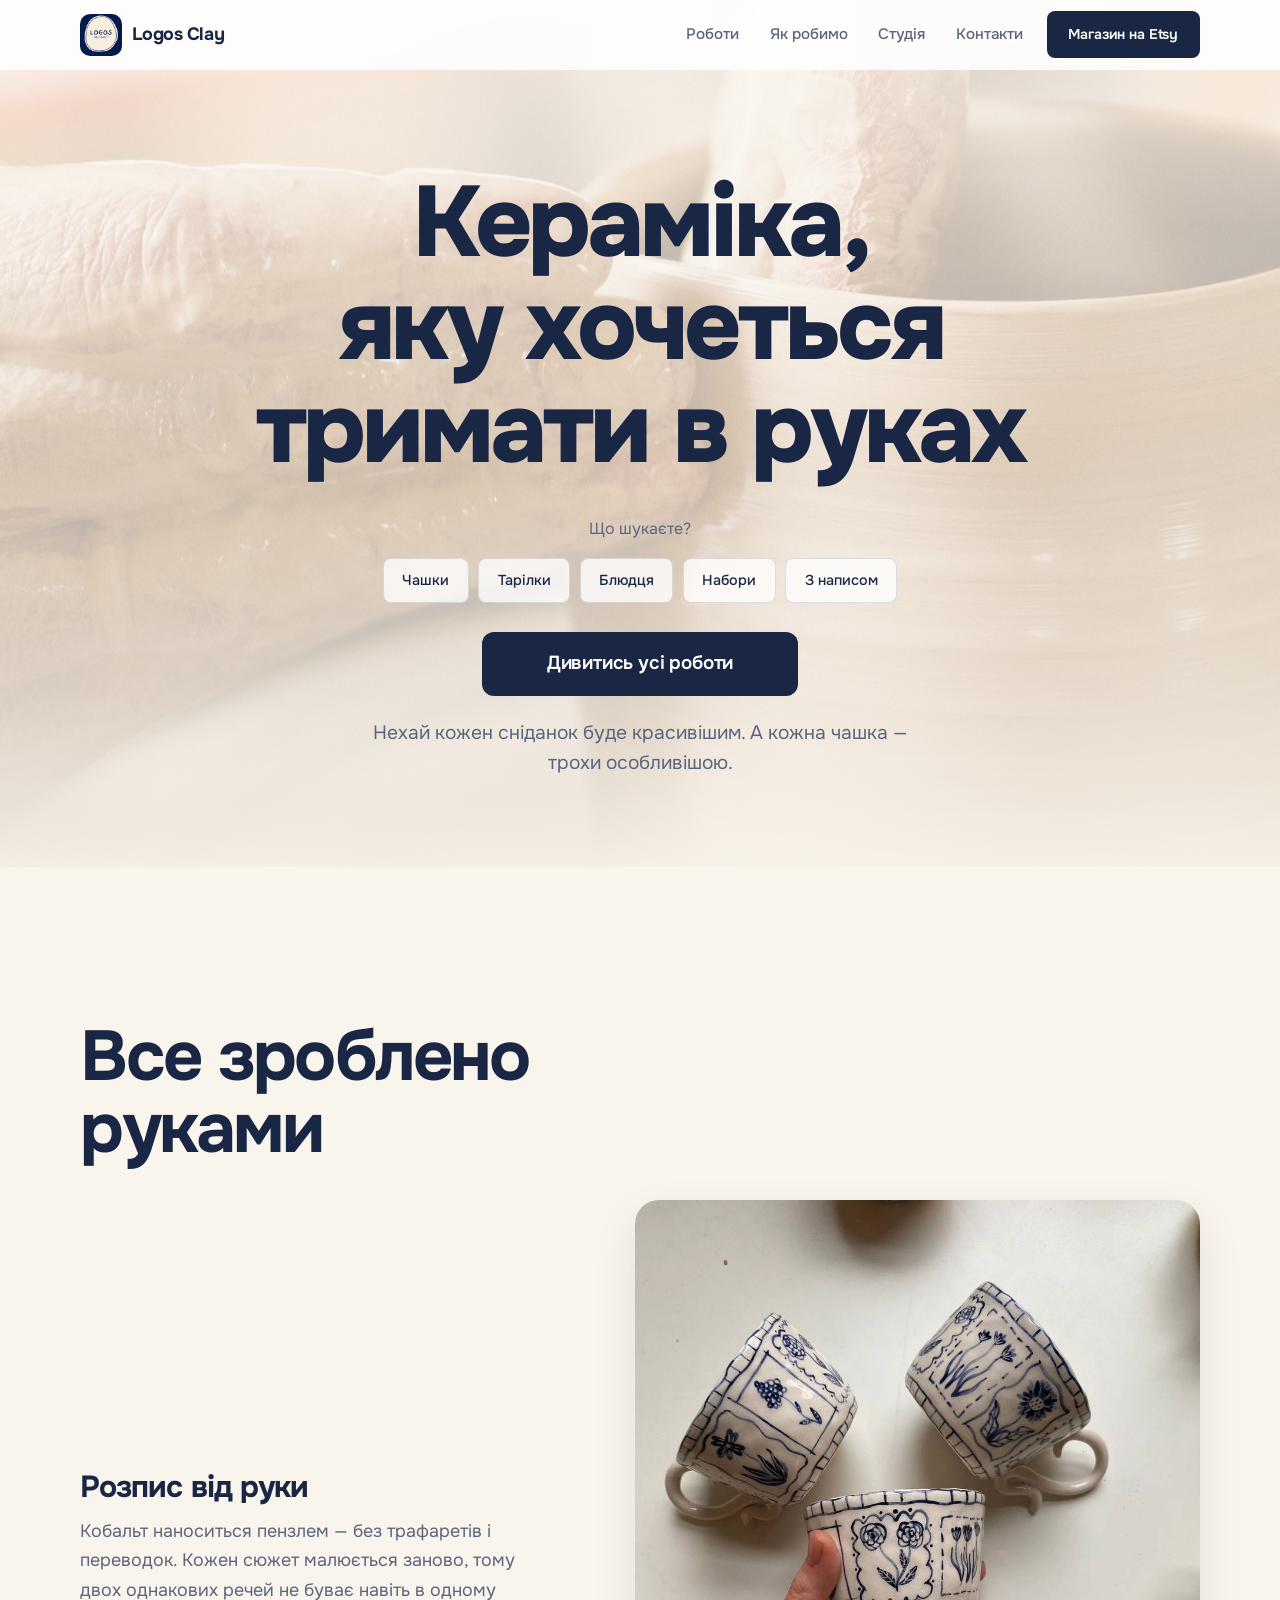
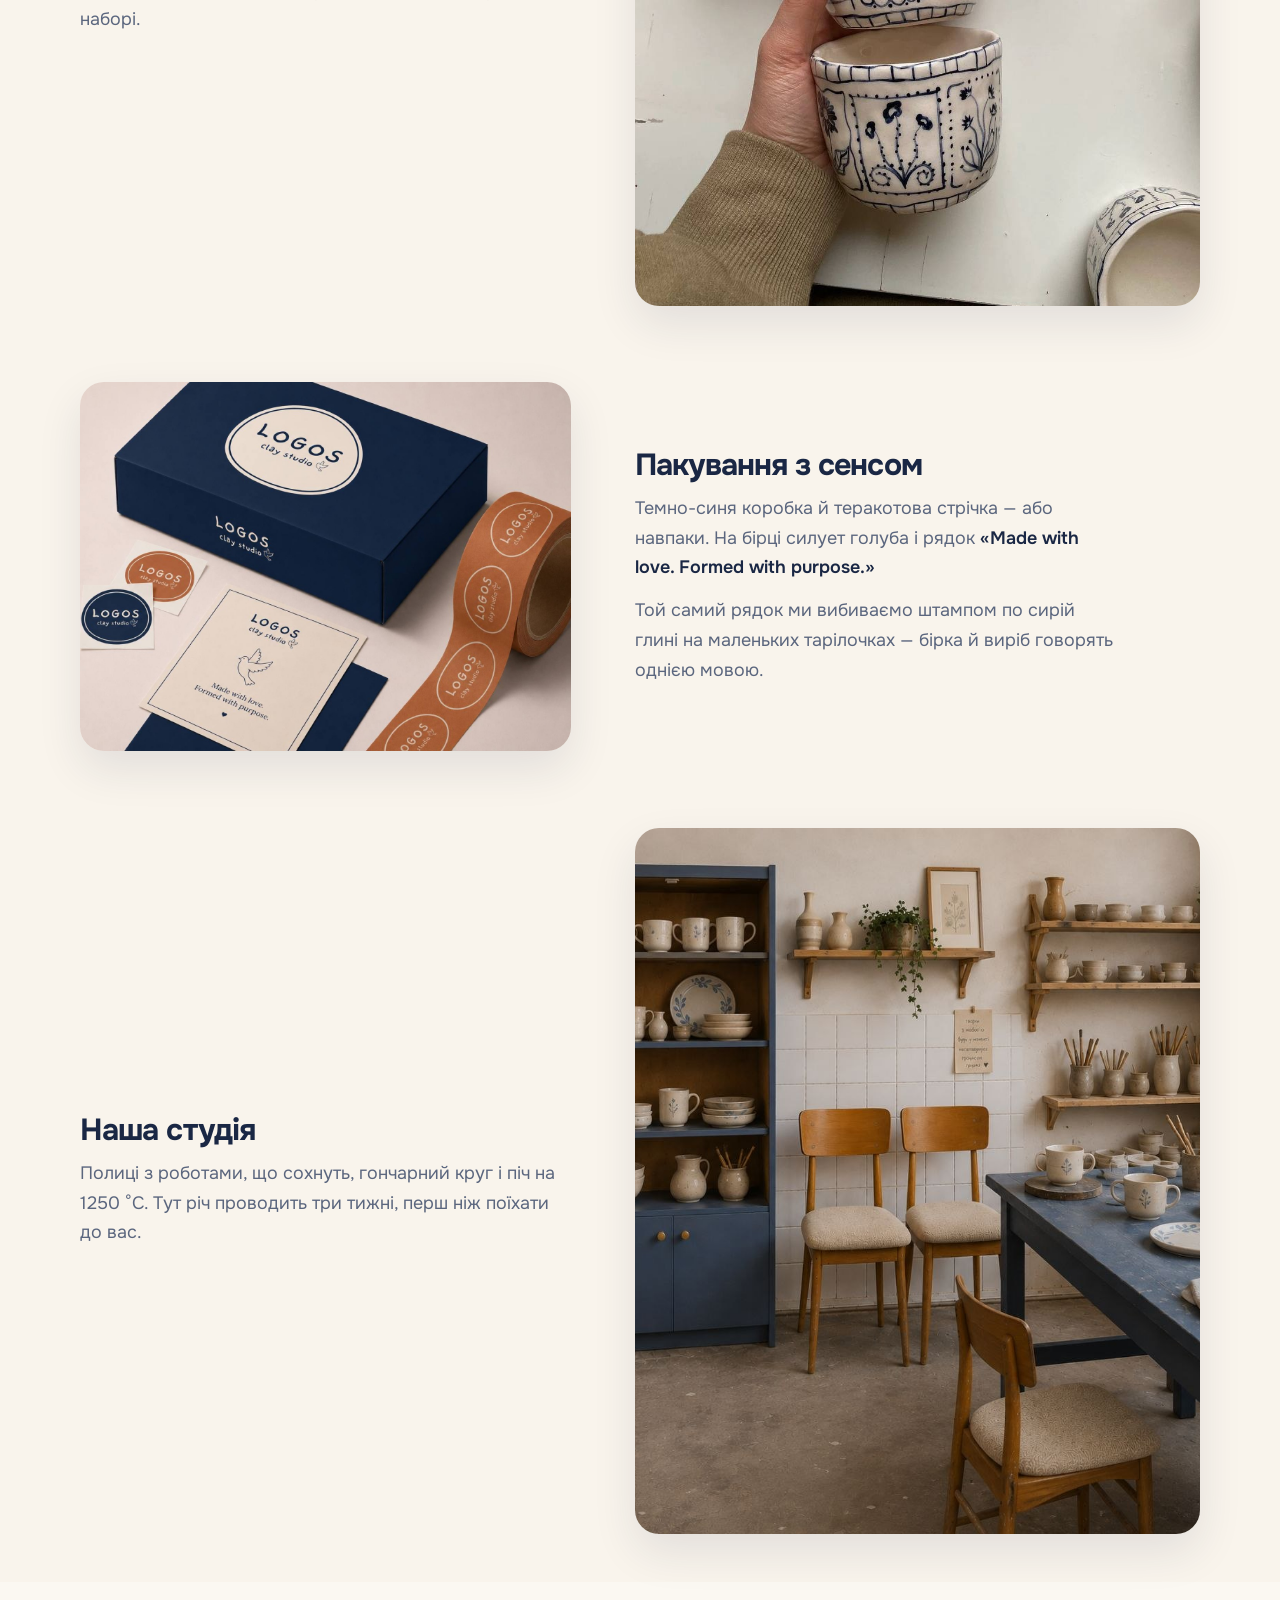
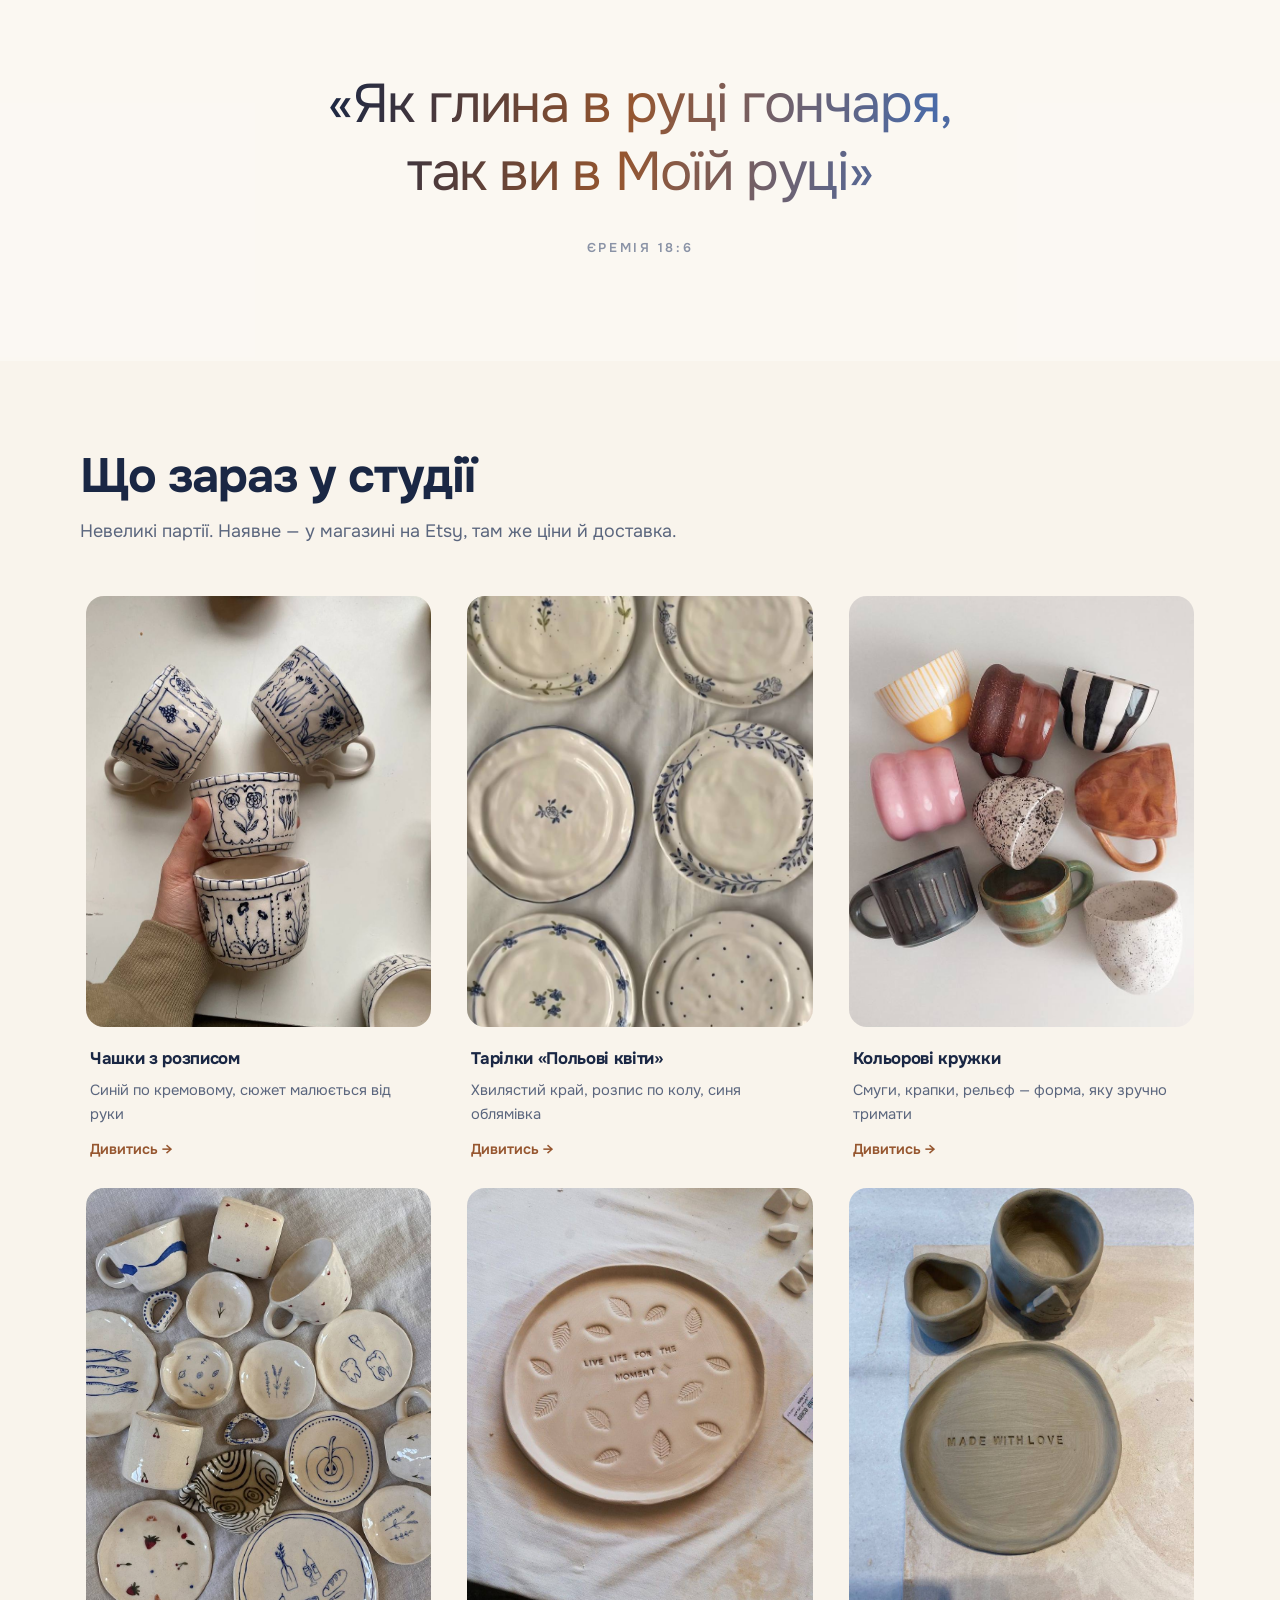
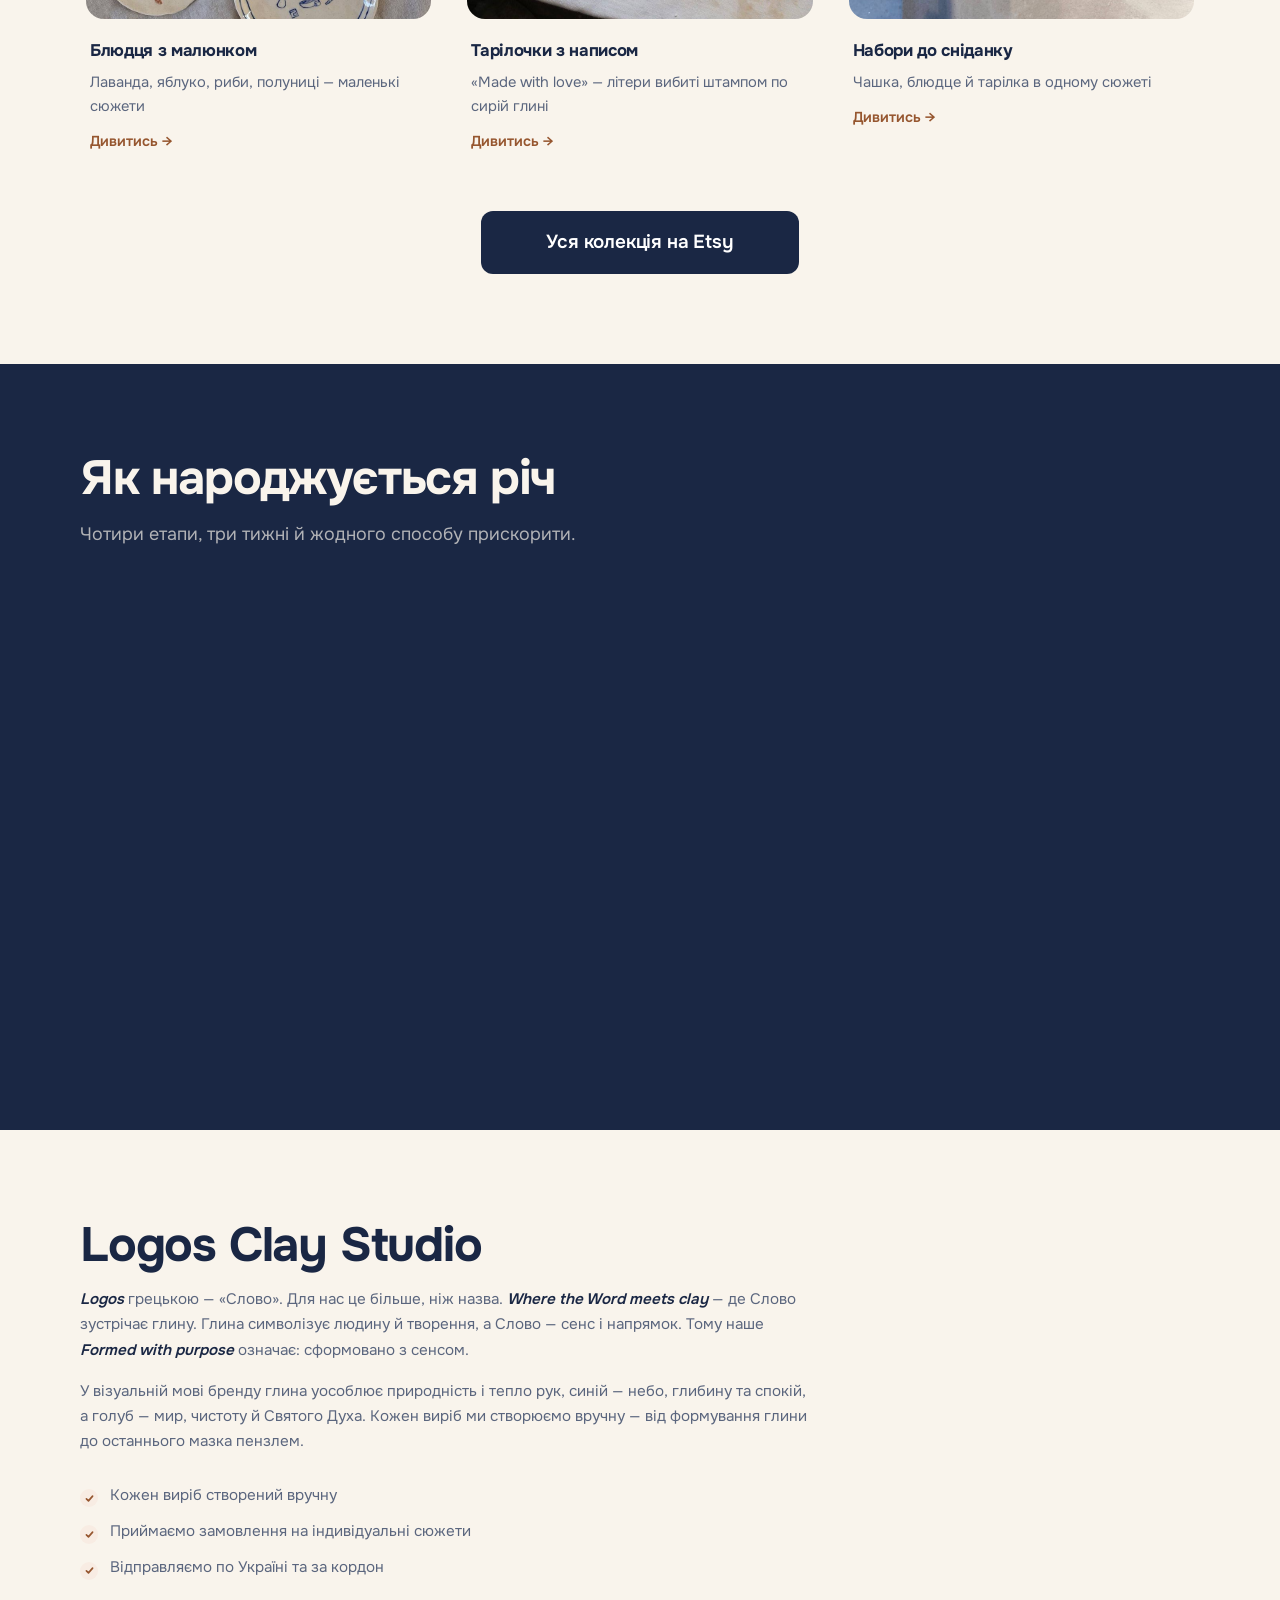
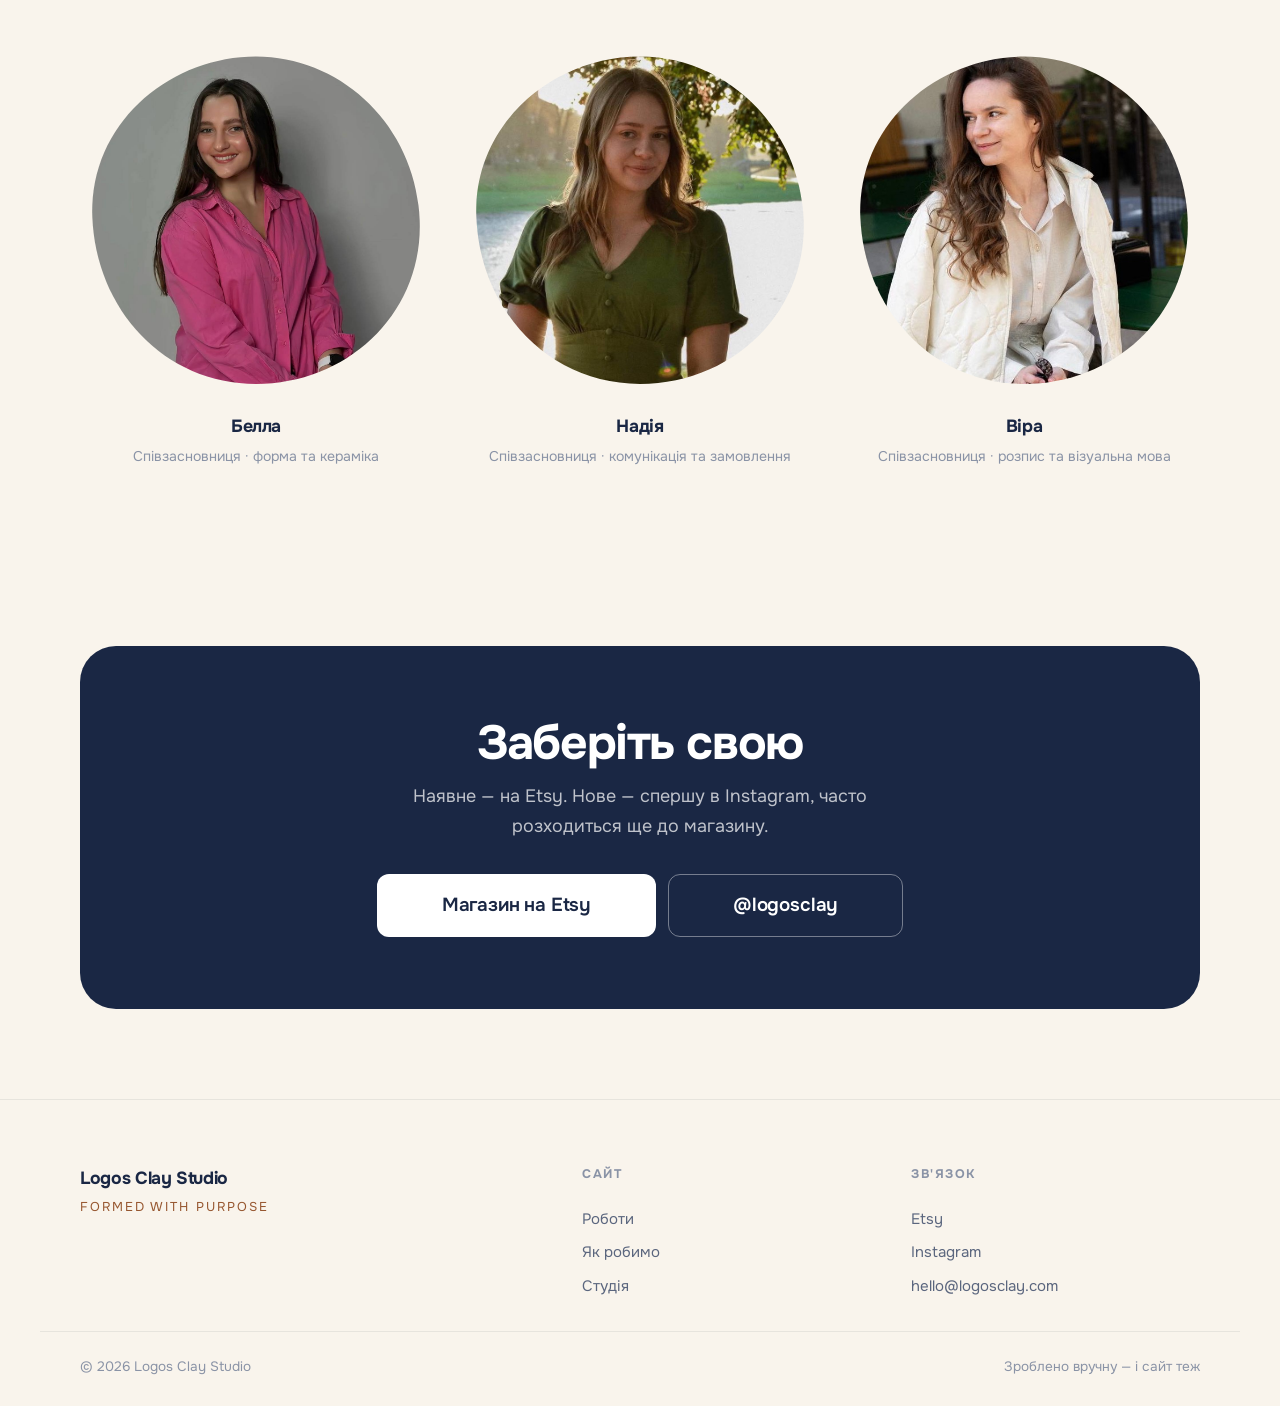
==== index.html @ 6eaf2ffd "Сайт Logos Clay Studio Односторінковий лендінг української студії кераміки. Статика без збірки: HTML" ====
<!DOCTYPE html>
<html lang="uk">
<head>
<meta charset="UTF-8">
<meta name="viewport" content="width=device-width, initial-scale=1">

<title>Logos Clay Studio — кераміка ручної роботи</title>
<meta name="description" content="Logos Clay Studio — українська студія кераміки. Чашки, тарілки й блюдця з кобальтовим розписом від руки. Formed with purpose.">

<meta property="og:type" content="website">
<meta property="og:locale" content="uk_UA">
<meta property="og:site_name" content="Logos Clay Studio">
<meta property="og:title" content="Logos Clay Studio — кераміка ручної роботи">
<meta property="og:description" content="Кобальтовий розпис від руки. Посуд, який робиться три тижні й живе десятиліттями.">
<meta property="og:url" content="https://logosclay.com/">
<meta property="og:image" content="https://logosclay.com/assets/img/og-image.jpg">
<meta name="twitter:card" content="summary_large_image">
<meta name="twitter:title" content="Logos Clay Studio">
<meta name="twitter:description" content="Кобальтовий розпис від руки. Кераміка, якою користуються щодня.">
<meta name="twitter:image" content="https://logosclay.com/assets/img/og-image.jpg">
<meta name="theme-color" content="#1a2744">

<link rel="canonical" href="https://logosclay.com/">
<link rel="icon" href="data:image/svg+xml,%3Csvg xmlns='http://www.w3.org/2000/svg' viewBox='0 0 1000 1000'%3E%3Crect width='1000' height='1000' rx='150' fill='%231a2744'/%3E%3Cpath d='M505 40C700 34 905 200 934 470 960 716 800 962 528 966 268 970 92 800 62 545 34 305 285 46 505 40Z' fill='%23f5efe3'/%3E%3Cpath d='M505 72C686 66 878 224 906 476 930 708 782 934 528 938 284 942 122 782 94 545 68 320 300 78 505 72Z' fill='none' stroke='%231a2744' stroke-width='26'/%3E%3C/svg%3E">

<link rel="preconnect" href="https://fonts.googleapis.com">
<link rel="preconnect" href="https://fonts.gstatic.com" crossorigin>
<link href="https://fonts.googleapis.com/css2?family=Onest:wght@400;500;600;700;800&display=swap" rel="stylesheet">

<link rel="stylesheet" href="assets/css/style.css">

<script type="application/ld+json">
{
  "@context":"https://schema.org","@type":"Store",
  "name":"Logos Clay Studio","alternateName":"Logos Clay","slogan":"Formed with purpose",
  "description":"Українська студія кераміки ручної роботи з кобальтовим розписом від руки.",
  "url":"https://logosclay.com/","email":"hello@logosclay.com",
  "sameAs":["https://www.instagram.com/logosclay/","https://www.etsy.com/shop/LogosClay"],
  "makesOffer":{"@type":"Offer","itemOffered":{"@type":"Product","name":"Кераміка ручної роботи","category":"Handmade ceramics"}}
}
</script>
</head>
<body>

<svg class="svg-defs" aria-hidden="true" focusable="false"><defs>
  <clipPath id="egg" clipPathUnits="objectBoundingBox">
    <path d="M.5.035c.245 0 .455.2.465.465s-.205.465-.465.465S.045.755.035.49.255.035.5.035Z"/>
  </clipPath>
</defs></svg>

<a class="skip-link" href="#main">Перейти до вмісту</a>

<!-- ============ HEADER ============ -->
<header class="header" id="header">
  <div class="header__inner">

    <a class="brand" href="#top" aria-label="Logos Clay Studio — на початок">
      <img class="brand__logo" src="assets/img/logo.png" alt="Logos Clay Studio" width="400" height="400">
      <span class="brand__name">Logos Clay</span>
    </a>

    <nav class="nav" id="nav" aria-label="Головна навігація">
      <a href="#works">Роботи</a>
      <a href="#how">Як робимо</a>
      <a href="#studio">Студія</a>
      <a href="#contact">Контакти</a>
    </nav>

    <div class="header__cta">
      <a class="btn btn--primary btn--sm" href="https://www.etsy.com/shop/LogosClay" target="_blank" rel="noopener">Магазин на Etsy</a>
    </div>

    <button class="burger" id="burger" type="button" aria-label="Меню" aria-expanded="false" aria-controls="nav">
      <span></span><span></span>
    </button>

  </div>
</header>

<main id="main">

<!-- ============ HERO ============ -->
<section class="hero" id="top">
  <div class="wrap hero__inner">

    <h1 class="hero__title">Кераміка,<br>яку хочеться<br>тримати в руках</h1>

    <p class="hero__sub">Що шукаєте?</p>

    <ul class="chips">
      <li><a href="#works">Чашки</a></li>
      <li><a href="#works">Тарілки</a></li>
      <li><a href="#works">Блюдця</a></li>
      <li><a href="#works">Набори</a></li>
      <li><a href="#works">З написом</a></li>
    </ul>

    <a class="btn btn--primary btn--lg" href="https://www.etsy.com/shop/LogosClay" target="_blank" rel="noopener">Дивитись усі роботи</a>
    <p class="hero__note">Нехай кожен сніданок буде красивішим. А кожна чашка — трохи особливішою.</p>

  </div>
</section>

<!-- ============ ДЕТАЛІ ============ -->
<section class="section section--tight-b" id="why">
  <div class="wrap">

    <h2 class="h2 feat__head reveal">Все зроблено<br>руками</h2>

    <div class="feat reveal">
      <div class="feat__text">
        <h3>Розпис від руки</h3>
        <p>Кобальт наноситься пензлем — без трафаретів і переводок. Кожен сюжет малюється заново, тому двох однакових речей не буває навіть в одному наборі.</p>
      </div>
      <figure class="shot feat__shot" data-file="work-cups.jpg">
        <img src="assets/img/work-cups.jpg" alt="Чашки з кобальтовим розписом" loading="lazy">
      </figure>
    </div>

    <div class="feat feat--flip reveal">
      <div class="feat__text">
        <h3>Пакування з сенсом</h3>
        <p>Темно-синя коробка й теракотова стрічка — або навпаки. На бірці силует голуба і рядок <em>«Made with love. Formed with purpose.»</em></p>
        <p>Той самий рядок ми вибиваємо штампом по сирій глині на маленьких тарілочках — бірка й виріб говорять однією мовою.</p>
      </div>
      <figure class="shot feat__shot feat__shot--wide" data-file="packaging.jpg">
        <img src="assets/img/packaging.jpg" alt="Темно-синя коробка з теракотовою стрічкою й біркою" loading="lazy">
      </figure>
    </div>

    <div class="feat reveal">
      <div class="feat__text">
        <h3>Наша студія</h3>
        <p>Полиці з роботами, що сохнуть, гончарний круг і піч на 1250 °C. Тут річ проводить три тижні, перш ніж поїхати до вас.</p>
      </div>
      <figure class="shot feat__shot" data-file="studio.jpg">
        <img src="assets/img/studio.jpg" alt="Студія: полиці з керамікою та піч" loading="lazy">
      </figure>
    </div>

  </div>
</section>

<!-- ============ ВІРШ ============ -->
<section class="verse" aria-label="Вірш, що лежить в основі бренду">
  <div class="wrap verse__inner reveal">
    <blockquote class="verse__text shimmer">«Як глина в руці гончаря,<br>так ви в Моїй руці»</blockquote>
    <p class="verse__src">Єремія 18:6</p>
  </div>
</section>

<!-- ============ РОБОТИ ============ -->
<section class="section" id="works">
  <div class="wrap">

    <div class="head reveal">
      <h2 class="h2">Що зараз у студії</h2>
      <p class="head__lead">Невеликі партії. Наявне — у магазині на Etsy, там же ціни й доставка.</p>
    </div>

    <ul class="cards cards--3 works">

      <li class="work reveal">
        <button class="work__btn" type="button" data-title="Чашки з кобальтовим розписом">
          <figure class="shot" data-file="work-cups.jpg"><img src="assets/img/work-cups.jpg" alt="Чашки з кобальтовим розписом" loading="lazy"></figure>
          <span class="work__body"><b>Чашки з розписом</b><i>Синій по кремовому, сюжет малюється від руки</i><em>Дивитись →</em></span>
        </button>
      </li>

      <li class="work reveal">
        <button class="work__btn" type="button" data-title="Тарілки «Польові квіти»">
          <figure class="shot" data-file="work-plates.jpg"><img src="assets/img/work-plates.jpg" alt="Тарілки з квітковим розписом" loading="lazy"></figure>
          <span class="work__body"><b>Тарілки «Польові квіти»</b><i>Хвилястий край, розпис по колу, синя облямівка</i><em>Дивитись →</em></span>
        </button>
      </li>

      <li class="work reveal">
        <button class="work__btn" type="button" data-title="Кольорові кружки">
          <figure class="shot" data-file="work-mugs.jpg"><img src="assets/img/work-mugs.jpg" alt="Кольорові кружки різних форм" loading="lazy"></figure>
          <span class="work__body"><b>Кольорові кружки</b><i>Смуги, крапки, рельєф — форма, яку зручно тримати</i><em>Дивитись →</em></span>
        </button>
      </li>

      <li class="work reveal">
        <button class="work__btn" type="button" data-title="Блюдця з малюнком">
          <figure class="shot" data-file="work-saucers.jpg"><img src="assets/img/work-saucers.jpg" alt="Блюдця з дрібними малюнками" loading="lazy"></figure>
          <span class="work__body"><b>Блюдця з малюнком</b><i>Лаванда, яблуко, риби, полуниці — маленькі сюжети</i><em>Дивитись →</em></span>
        </button>
      </li>

      <li class="work reveal">
        <button class="work__btn" type="button" data-title="Тарілочки з написом">
          <figure class="shot" data-file="work-stamped.jpg"><img src="assets/img/work-stamped.jpg" alt="Тарілочка з написом Made with love" loading="lazy"></figure>
          <span class="work__body"><b>Тарілочки з написом</b><i>«Made with love» — літери вибиті штампом по сирій глині</i><em>Дивитись →</em></span>
        </button>
      </li>

      <li class="work reveal">
        <button class="work__btn" type="button" data-title="Набори до сніданку">
          <figure class="shot" data-file="work-sets.jpg"><img src="assets/img/work-sets.jpg" alt="Набір: чашка, блюдце й тарілка" loading="lazy"></figure>
          <span class="work__body"><b>Набори до сніданку</b><i>Чашка, блюдце й тарілка в одному сюжеті</i><em>Дивитись →</em></span>
        </button>
      </li>

    </ul>

    <p class="center reveal"><a class="btn btn--primary btn--lg" href="https://www.etsy.com/shop/LogosClay" target="_blank" rel="noopener">Уся колекція на Etsy</a></p>

  </div>
</section>

<!-- ============ ЯК РОБИМО ============ -->
<section class="section section--tint" id="how">
  <div class="wrap">

    <div class="head reveal">
      <h2 class="h2">Як народжується річ</h2>
      <p class="head__lead">Чотири етапи, три тижні й жодного способу прискорити.</p>
    </div>

    <ol class="steps reveal">
      <li>
        <figure class="shot steps__shot" data-file="step-1.jpg">
          <img src="assets/img/step-1.jpg" alt="Сира глина перед формуванням" loading="lazy">
        </figure>
        <div class="steps__body">
          <span class="steps__n">1</span>
          <h3>Глина</h3>
          <p>Вимішуємо масу до однорідності. Жодної бульбашки повітря — випал такого не пробачає.</p>
        </div>
      </li>
      <li>
        <figure class="shot steps__shot" data-file="step-2.jpg">
          <img src="assets/img/step-2.jpg" alt="Руки за гончарним кругом" loading="lazy">
        </figure>
        <div class="steps__body">
          <span class="steps__n">2</span>
          <h3>Форма</h3>
          <p>Круг або ліплення руками. Хвилястий край — не помилка, а те, за чим повертаються.</p>
        </div>
      </li>
      <li>
        <figure class="shot steps__shot" data-file="step-3.jpg">
          <img src="assets/img/step-3.jpg" alt="Чашки з кобальтовим розписом" loading="lazy">
        </figure>
        <div class="steps__body">
          <span class="steps__n">3</span>
          <h3>Розпис</h3>
          <p>Найдовший етап. Кобальт пензлем, від руки, без трафаретів і переводок.</p>
        </div>
      </li>
      <li>
        <figure class="shot steps__shot" data-file="step-4.jpg">
          <img src="assets/img/step-4.jpg" alt="Готові глазуровані тарілки" loading="lazy">
        </figure>
        <div class="steps__body">
          <span class="steps__n">4</span>
          <h3>Випали</h3>
          <p>900 °C, потім глазур і 1250 °C. Справжній колір проявляється тільки тут.</p>
        </div>
      </li>
    </ol>

  </div>
</section>

<!-- ============ СТУДІЯ ============ -->
<section class="section" id="studio">
  <div class="wrap">

    <div class="studio__text reveal">
      <h2 class="h2">Logos Clay Studio</h2>

      <p><em>Logos</em> грецькою — «Слово». Для нас це більше, ніж назва. <em>Where the Word meets clay</em> — де Слово зустрічає глину. Глина символізує людину й творення, а Слово — сенс і напрямок. Тому наше <em>Formed with purpose</em> означає: сформовано з сенсом.</p>

      <p>У візуальній мові бренду глина уособлює природність і тепло рук, синій — небо, глибину та спокій, а голуб — мир, чистоту й Святого Духа. Кожен виріб ми створюємо вручну — від формування глини до останнього мазка пензлем.</p>

      <ul class="ticks">
        <li>Кожен виріб створений вручну</li>
        <li>Приймаємо замовлення на індивідуальні сюжети</li>
        <li>Відправляємо по Україні та за кордон</li>
      </ul>
    </div>

    <ul class="team reveal">
      <li>
        <figure class="shot shot--egg" data-file="team-1.jpg">
          <img src="assets/img/team-1.jpg" alt="Белла, власниця студії" loading="lazy">
        </figure>
        <p class="team__name">Белла</p>
        <p class="team__role">Співзасновниця · форма та кераміка</p>
      </li>
      <li>
        <figure class="shot shot--egg" data-file="team-2.jpg">
          <img src="assets/img/team-2.jpg" alt="Надія, власниця студії" loading="lazy">
        </figure>
        <p class="team__name">Надія</p>
        <p class="team__role">Співзасновниця · комунікація та замовлення</p>
      </li>
      <li>
        <figure class="shot shot--egg" data-file="team-3.jpg">
          <img src="assets/img/team-3.jpg" alt="Віра, власниця студії" loading="lazy">
        </figure>
        <p class="team__name">Віра</p>
        <p class="team__role">Співзасновниця · розпис та візуальна мова</p>
      </li>
    </ul>

  </div>
</section>

<!-- ============ CTA ============ -->
<section class="section" id="contact">
  <div class="wrap">
    <div class="panel reveal">
      <h2 class="panel__title">Заберіть свою</h2>
      <p class="panel__text">Наявне — на Etsy. Нове — спершу в Instagram, часто розходиться ще до магазину.</p>
      <div class="panel__actions">
        <a class="btn btn--light btn--lg" href="https://www.etsy.com/shop/LogosClay" target="_blank" rel="noopener">Магазин на Etsy</a>
        <a class="btn btn--ghost btn--lg" href="https://www.instagram.com/logosclay/" target="_blank" rel="noopener">@logosclay</a>
      </div>
    </div>
  </div>
</section>

</main>

<!-- ============ FOOTER ============ -->
<footer class="footer">
  <div class="wrap footer__inner">

    <div class="footer__brand">
      <p class="footer__name">Logos Clay Studio</p>
      <p class="footer__tag">Formed with purpose</p>
    </div>

    <nav class="footer__col" aria-label="Навігація у футері">
      <p class="footer__h">Сайт</p>
      <a href="#works">Роботи</a><a href="#how">Як робимо</a><a href="#studio">Студія</a>
    </nav>

    <div class="footer__col">
      <p class="footer__h">Зв'язок</p>
      <a href="https://www.etsy.com/shop/LogosClay" target="_blank" rel="noopener">Etsy</a>
      <a href="https://www.instagram.com/logosclay/" target="_blank" rel="noopener">Instagram</a>
      <a href="mailto:hello@logosclay.com">hello@logosclay.com</a>
    </div>

  </div>
  <div class="wrap footer__bottom">
    <p>© <span id="year">2026</span> Logos Clay Studio</p>
    <p>Зроблено вручну — і сайт теж</p>
  </div>
</footer>

<!-- ============ LIGHTBOX ============ -->
<div class="lightbox" id="lightbox" role="dialog" aria-modal="true" aria-label="Перегляд роботи" hidden>
  <button class="lightbox__close" id="lightboxClose" type="button" aria-label="Закрити">&times;</button>
  <figure class="lightbox__figure">
    <div class="lightbox__body" id="lightboxBody"></div>
    <figcaption class="lightbox__cap" id="lightboxCap"></figcaption>
  </figure>
</div>

<script src="assets/js/main.js"></script>
</body>
</html>
---- assets/css/style.css ----
/* ============================================================
   Logos Clay Studio
   Структура й ритм — як у Wix: світлий градієнтний фон,
   великий жирний гротеск, pill-кнопки, скруглені картки.
   Кольори — брендові: синій #1a2744 замість чорного.

   Шрифт Onest — з Google Fonts, повна кирилиця.
   Для GDPR його можна перенести в assets/fonts/ через
   @font-face і прибрати <link> з index.html.
   ============================================================ */

:root{
  --navy:      #1a2744;
  --navy-700:  #2c3d63;
  --clay:      #b5714a;
  --clay-dark: #96562f;

  --ink:       #1a2744;
  --muted:     #5b667e;
  --faint:     #8a93a6;

  --white:     #ffffff;
  --cream:     #f9f4ec;
  --blue-tint: #eaeff9;
  --clay-tint: #f8ece3;
  --line:      #e7e4dd;

  --f: "Onest","Manrope",-apple-system,BlinkMacSystemFont,"Segoe UI",sans-serif;

  --t-hero: clamp(2.9rem,7.8vw,6.6rem);
  --t-h2:   clamp(1.85rem,3.8vw,3rem);
  --t-h3:   clamp(1.05rem,1.7vw,1.25rem);
  --t-lead: clamp(1rem,1.4vw,1.16rem);
  --t-body: clamp(.95rem,1.15vw,1.02rem);

  --pad-y:   clamp(3.5rem,7vw,6.5rem);
  --wrap:    1200px;
  --gutter:  clamp(1.15rem,4vw,2.5rem);
  --r-card:  24px;
  --r-img:   18px;
  --header-h:70px;

  --ease: cubic-bezier(.22,.68,.32,1);
}

*,*::before,*::after{ box-sizing:border-box; }
html{ -webkit-text-size-adjust:100%; scroll-behavior:smooth; scroll-padding-top:calc(var(--header-h) + 12px); }
html{ background:var(--cream); }
body{
  margin:0;
  font-family:var(--f); font-size:var(--t-body); font-weight:400; line-height:1.65;
  color:var(--ink); background:transparent;
  -webkit-font-smoothing:antialiased; overflow-x:hidden;
}

/* переливання по всій сторінці — три брендові кольори,
   розведені до пастельних плям, що повільно дрейфують */
body::before{
  content:""; position:fixed; inset:0; z-index:-1; pointer-events:none;
  background:
    radial-gradient(closest-side at 50% 50%, rgba(26,39,68,.17), transparent),
    radial-gradient(closest-side at 50% 50%, rgba(181,113,74,.20), transparent),
    radial-gradient(closest-side at 50% 50%, rgba(181,113,74,.13), transparent),
    radial-gradient(closest-side at 50% 50%, rgba(26,39,68,.15), transparent);
  background-repeat:no-repeat;
  background-size:75% 65%, 65% 60%, 80% 70%, 70% 62%;
  background-position:5% 8%, 92% 18%, 12% 82%, 88% 92%;
  animation:aurora 34s ease-in-out infinite alternate;
}
@keyframes aurora{
  0%   { background-position:5% 8%, 92% 18%, 12% 82%, 88% 92%; }
  50%  { background-position:28% 26%, 68% 4%, 32% 62%, 66% 74%; }
  100% { background-position:2% 34%, 98% 30%, 4% 96%, 95% 66%; }
}
img,svg{ max-width:100%; display:block; }
img{ height:auto; }
ul,ol{ margin:0; padding:0; list-style:none; }
h1,h2,h3,p,figure,blockquote{ margin:0; }
a{ color:inherit; text-decoration:none; }
button{ font:inherit; color:inherit; background:none; border:0; cursor:pointer; }
:focus-visible{ outline:2.5px solid var(--clay); outline-offset:3px; border-radius:6px; }

.svg-defs{ position:absolute; width:0; height:0; overflow:hidden; }
.skip-link{ position:absolute; left:-9999px; top:0; z-index:400; background:var(--navy); color:#fff; padding:.8rem 1.3rem; border-radius:0 0 12px 0; }
.skip-link:focus{ left:0; }

.wrap{ width:100%; max-width:var(--wrap); margin-inline:auto; padding-inline:var(--gutter); }
.center{ text-align:center; }

/* ---------- заголовки ---------- */
.h2{ font-size:var(--t-h2); font-weight:700; line-height:1.08; letter-spacing:-.025em; }
.head{ max-width:40rem; margin-bottom:clamp(2rem,4vw,3rem); }
.head__lead{ margin-top:.9rem; font-size:var(--t-lead); color:var(--muted); }

/* ---------- кнопки ---------- */
.btn{
  display:inline-flex; align-items:center; justify-content:center;
  padding:.9rem 1.8rem; border-radius:10px;
  font-size:.95rem; font-weight:600; letter-spacing:-.01em;
  border:1.5px solid transparent; white-space:nowrap;
  transition:background-color .25s var(--ease),color .25s var(--ease),
             border-color .25s var(--ease),transform .25s var(--ease),box-shadow .25s var(--ease);
}
.btn--sm{ padding:.66rem 1.3rem; font-size:.88rem; border-radius:8px; }
.btn--lg{ padding:.95rem 4rem; font-size:clamp(1.05rem,1.6vw,1.18rem); border-radius:12px; }
.btn--primary{ background:var(--navy); color:#fff; }
.btn--primary:hover{ background:var(--navy-700); transform:translateY(-2px); box-shadow:0 10px 26px rgba(26,39,68,.24); }
.btn--light{ background:#fff; color:var(--navy); }
.btn--light:hover{ background:var(--cream); transform:translateY(-2px); }
.btn--ghost{ border-color:rgba(255,255,255,.4); color:#fff; }
.btn--ghost:hover{ background:rgba(255,255,255,.12); border-color:#fff; }

/* ============================================================
   HEADER
   ============================================================ */
.header{
  position:fixed; inset:0 0 auto 0; z-index:200; height:var(--header-h);
  background:rgba(255,255,255,.88);
  backdrop-filter:blur(14px); -webkit-backdrop-filter:blur(14px);
  border-bottom:1px solid transparent;
  transition:border-color .3s var(--ease),box-shadow .3s var(--ease);
}
.header.is-stuck{ border-bottom-color:var(--line); box-shadow:0 6px 24px rgba(26,39,68,.05); }
.header__inner{ height:100%; display:flex; align-items:center; gap:1.5rem; padding-inline:var(--gutter); max-width:var(--wrap); margin-inline:auto; }

.brand{ display:flex; align-items:center; gap:.6rem; margin-right:auto; }
.brand__logo{ width:42px; height:42px; flex:none; border-radius:24%; }
.brand__name{ font-size:1.12rem; font-weight:700; letter-spacing:-.025em; }

.nav{ display:flex; gap:1.9rem; }
.nav a{ position:relative; font-size:.95rem; font-weight:500; color:var(--muted); transition:color .25s var(--ease); }
.nav a:hover{ color:var(--ink); }

.burger{ display:none; width:42px; height:42px; padding:11px 9px; flex-direction:column; justify-content:space-between; }
.burger span{ display:block; height:2px; background:var(--navy); border-radius:2px; transition:transform .3s var(--ease); }
.burger[aria-expanded="true"] span:nth-child(1){ transform:translateY(4px) rotate(45deg); }
.burger[aria-expanded="true"] span:nth-child(2){ transform:translateY(-4px) rotate(-45deg); }

/* ============================================================
   HERO
   ============================================================ */
.hero{
  position:relative;
  padding-top:calc(var(--header-h) + clamp(3.5rem,8vw,7rem));
  padding-bottom:clamp(3.5rem,7vw,6rem);
  text-align:center;
  overflow:hidden;
  background-image:url("../img/hero.jpg");
  background-size:cover;
  background-position:center 42%;
  background-repeat:no-repeat;
}
/* кремова вуаль поверх фото — без неї синій текст не читається */
.hero::after{
  content:""; position:absolute; inset:0; pointer-events:none;
  background:linear-gradient(180deg,
    rgba(249,244,236,.88) 0%,
    rgba(249,244,236,.74) 26%,
    rgba(249,244,236,.70) 55%,
    rgba(249,244,236,.80) 80%,
    rgba(249,244,236,.96) 100%);
}
.hero > *{ position:relative; z-index:1; }
.hero__inner{ display:flex; flex-direction:column; align-items:center; }
.hero__title{ font-size:var(--t-hero); font-weight:800; line-height:1.03; letter-spacing:-.04em; }
.hero__sub{ margin-top:clamp(1.4rem,3vw,2.2rem); font-size:1rem; color:var(--muted); }

.chips{ display:flex; flex-wrap:wrap; gap:.6rem; justify-content:center; margin-top:1rem; }
.chips a{
  display:block; padding:.6rem 1.15rem; border-radius:8px;
  background:rgba(255,255,255,.78); border:1px solid rgba(26,39,68,.14);
  font-size:.9rem; font-weight:500;
  transition:background-color .25s var(--ease),border-color .25s var(--ease),transform .25s var(--ease);
}
.chips a:hover{ background:#fff; border-color:var(--navy); transform:translateY(-2px); }

.hero .btn--lg{ margin-top:1.8rem; }
.hero__note{ margin-top:1.4rem; font-size:clamp(1.02rem,1.7vw,1.2rem); line-height:1.55; color:var(--muted); max-width:34rem; }

/* ============================================================
   ФОТО — заглушка, поки файла немає
   ============================================================ */
.shot{ position:relative; overflow:hidden; border-radius:var(--r-img); background:var(--cream); }
.shot img{ width:100%; height:100%; object-fit:cover; }
.shot--egg{ clip-path:url(#egg); border-radius:0; }

.shot.is-empty img{ display:none; }
.shot.is-empty{
  background:
    repeating-linear-gradient(135deg,transparent 0 10px,rgba(26,39,68,.045) 10px 20px),
    linear-gradient(150deg,var(--blue-tint),var(--cream) 60%,var(--clay-tint));
}
.shot.is-empty::after{
  content:attr(data-file);
  position:absolute; inset:0; display:flex; align-items:center; justify-content:center;
  padding:1rem; text-align:center;
  font-size:.7rem; font-weight:600; letter-spacing:.1em; text-transform:uppercase; color:var(--faint);
}

/* ============================================================
   СЕКЦІЇ
   ============================================================ */
.section{ padding:var(--pad-y) 0; }
/* блок «Як народжується річ» — на темно-синьому */
.section--tint{ background:var(--navy); }
.section--tint .h2{ color:var(--cream); }
.section--tint .head__lead{ color:rgba(249,244,236,.68); }
/* секція, за якою одразу йде вірш — не подвоюємо порожнечу */
.section--tight-b{ padding-bottom:clamp(2rem,4vw,3rem); }

/* ---------- блок «текст + фото» (ритм як у Wix) ---------- */
.feat__head{
  font-size:clamp(2.4rem,5.6vw,4.4rem);
  line-height:1.02;
  letter-spacing:-.035em;
  /* опущено нижче — щоб заголовок починався там, де фото */
  margin-top:clamp(1.5rem,5vw,4rem);
  margin-bottom:clamp(1.5rem,3vw,2.2rem);
}

.feat{ display:grid; grid-template-columns:1fr; gap:clamp(1.4rem,3vw,2.5rem); align-items:center; }
.feat + .feat{ margin-top:clamp(3rem,6vw,5rem); }

.feat__text h3{ font-size:clamp(1.35rem,2.6vw,1.9rem); font-weight:700; letter-spacing:-.03em; line-height:1.15; margin-bottom:.7rem; }
.feat__text p{ font-size:var(--t-lead); color:var(--muted); max-width:30rem; }
.feat__text p + p{ margin-top:.85rem; }
.feat__text em{ font-style:normal; font-weight:600; color:var(--ink); }

.feat__shot{
  aspect-ratio:4/5;
  border-radius:var(--r-card);
  box-shadow:0 18px 44px rgba(26,39,68,.1);
}
/* горизонтальний варіант — щоб уся композиція пакування влізла в кадр */
.feat__shot.feat__shot--wide{ aspect-ratio:4/3; }

/* сітка карток лишається для секції робіт */
.cards{ display:grid; grid-template-columns:1fr; gap:clamp(1rem,2vw,1.5rem); }

/* ---------- роботи ---------- */
.work__btn{ display:block; width:100%; text-align:left; border-radius:var(--r-card); transition:transform .3s var(--ease); }
.work .shot{ aspect-ratio:4/5; }
.work .shot img{ transition:transform .6s var(--ease); }
.work__btn:hover{ transform:translateY(-4px); }
.work__btn:hover .shot img{ transform:scale(1.05); }
.work__body{ display:block; padding:1.1rem .25rem 0; }
.work__body b{ display:block; font-size:1.05rem; font-weight:700; letter-spacing:-.02em; }
.work__body i{ display:block; margin-top:.35rem; font-style:normal; font-size:.92rem; color:var(--muted); }
.work__body em{ display:block; margin-top:.7rem; font-style:normal; font-size:.9rem; font-weight:600; color:var(--clay-dark); }
.works + .center{ margin-top:clamp(2.5rem,5vw,3.5rem); }

/* ---------- як робимо ---------- */
.steps{ display:grid; grid-template-columns:1fr; gap:clamp(1.2rem,2.5vw,1.8rem); }
.steps li{
  border-radius:var(--r-card);
  overflow:hidden;
  display:flex; flex-direction:column;
  transition:transform .3s var(--ease), box-shadow .3s var(--ease);
}
.steps li:hover{ transform:translateY(-4px); box-shadow:0 16px 36px rgba(26,39,68,.1); }

/* колір: три брендові відтінки по колу */
.steps li:nth-child(1){ background:var(--cream); }
.steps li:nth-child(2){ background:var(--blue-tint); }
.steps li:nth-child(3){ background:var(--clay-tint); }
.steps li:nth-child(4){ background:var(--cream); }

.steps__shot{ aspect-ratio:4/3; border-radius:0; flex:none; }
.steps__body{ padding:clamp(1.3rem,2.6vw,1.8rem); }

.steps__n{
  display:flex; align-items:center; justify-content:center;
  width:38px; height:38px; border-radius:50%;
  color:#fff; font-weight:700; font-size:1.02rem;
  margin-bottom:.9rem;
}
.steps li:nth-child(odd) .steps__n{ background:var(--navy); }
.steps li:nth-child(even) .steps__n{ background:var(--clay-dark); }

.steps h3{ font-size:var(--t-h3); font-weight:700; letter-spacing:-.02em; margin-bottom:.45rem; }
.steps p{ font-size:.94rem; color:var(--muted); }

/* ---------- студія ---------- */
.studio__text{ max-width:46rem; margin-bottom:clamp(2.5rem,5vw,4rem); }
.studio__text p{ margin-top:1rem; color:var(--muted); }
.studio__text em{ font-style:italic; font-weight:600; color:var(--ink); }

.ticks{ margin-top:1.8rem; display:flex; flex-direction:column; gap:.7rem; }
.ticks li{ position:relative; padding-left:1.9rem; font-size:.95rem; color:var(--muted); }
.ticks li::before{
  content:""; position:absolute; left:0; top:.42em;
  width:1.15rem; height:1.15rem; border-radius:50%;
  background:var(--clay-tint) url("data:image/svg+xml,%3Csvg xmlns='http://www.w3.org/2000/svg' viewBox='0 0 16 16' fill='none' stroke='%2396562f' stroke-width='2.4' stroke-linecap='round' stroke-linejoin='round'%3E%3Cpath d='m3.5 8.5 3 3 6-7'/%3E%3C/svg%3E") center/11px no-repeat;
}

.team{ display:grid; grid-template-columns:1fr; gap:clamp(1.6rem,3vw,2rem); max-width:300px; margin-inline:auto; }
.team .shot{ aspect-ratio:1; }
.team .shot img{ object-position:center 24%; }
.team__name{ margin-top:clamp(.7rem,2vw,1rem); font-size:clamp(.95rem,1.6vw,1.1rem); font-weight:700; letter-spacing:-.02em; text-align:center; }
.team__role{ margin-top:.3rem; font-size:clamp(.78rem,1.2vw,.88rem); line-height:1.45; color:var(--faint); text-align:center; text-wrap:balance; }

/* ---------- вірш: градієнт, що переливається ---------- */
.verse{
  padding:clamp(3.5rem,7vw,5.5rem) 0 clamp(4rem,8vw,6.5rem);
  background:rgba(255,255,255,.34);
  text-align:center;
}
.verse__inner{ max-width:44rem; margin-inline:auto; }

.verse__text{
  font-size:clamp(1.75rem,5.2vw,3.4rem);
  font-weight:400;
  line-height:1.25;
  letter-spacing:-.025em;
}

/* переливання по літерах — спільне для вірша й великих заголовків */
.shimmer{ color:var(--navy); }

@supports (-webkit-background-clip:text) or (background-clip:text){
  .shimmer{
    color:transparent;
    background-image:linear-gradient(100deg,
      var(--navy) 0%,
      #96562f 22%,
      #4a6ba8 44%,
      #96562f 66%,
      var(--navy) 88%,
      #96562f 100%);
    background-size:220% auto;
    background-position:0 center;
    -webkit-background-clip:text;
    background-clip:text;
    animation:shimmerFlow 11s linear infinite;
  }
}
@keyframes shimmerFlow{ to{ background-position:220% center; } }

.verse__src{
  margin-top:clamp(1.4rem,3vw,2rem);
  font-size:.8rem; font-weight:600; letter-spacing:.2em; text-transform:uppercase;
  color:var(--faint);
}

/* ---------- панель CTA ---------- */
.panel{
  background:var(--navy); color:#fff;
  border-radius:clamp(24px,4vw,36px);
  padding:clamp(2.5rem,6vw,4.5rem) clamp(1.5rem,4vw,3rem);
  text-align:center;
  display:flex; flex-direction:column; align-items:center;
}
.panel__dove{ width:58px; color:var(--clay); margin-bottom:1.4rem; }
.panel__title{ font-size:var(--t-h2); font-weight:700; letter-spacing:-.03em; line-height:1.05; }
.panel__text{ margin-top:.9rem; font-size:var(--t-lead); color:rgba(255,255,255,.72); max-width:32rem; }
.panel__actions{ margin-top:2rem; display:flex; flex-wrap:wrap; gap:.75rem; justify-content:center; }

/* ---------- футер ---------- */
.footer{ padding:clamp(2.5rem,5vw,4rem) 0 1.75rem; border-top:1px solid var(--line); }
.footer__inner{ display:grid; grid-template-columns:1fr; gap:2rem; padding-bottom:2rem; }
.footer__name{ font-size:1.1rem; font-weight:700; letter-spacing:-.02em; }
.footer__tag{ margin-top:.25rem; font-size:.8rem; letter-spacing:.16em; text-transform:uppercase; color:var(--clay-dark); }
.footer__h{ font-size:.78rem; font-weight:700; letter-spacing:.12em; text-transform:uppercase; color:var(--faint); margin-bottom:.85rem; }
.footer__col{ display:flex; flex-direction:column; gap:.55rem; }
.footer__col a{ font-size:.94rem; color:var(--muted); transition:color .25s var(--ease); }
.footer__col a:hover{ color:var(--ink); }
.footer__bottom{ display:flex; flex-wrap:wrap; gap:.6rem; justify-content:space-between; padding-top:1.5rem; border-top:1px solid var(--line); font-size:.85rem; color:var(--faint); }

/* ---------- лайтбокс ---------- */
.lightbox{
  position:fixed; inset:0; z-index:250; display:flex; align-items:center; justify-content:center;
  padding:clamp(1.25rem,5vw,3rem); background:rgba(26,39,68,.9);
  backdrop-filter:blur(10px); -webkit-backdrop-filter:blur(10px);
  opacity:0; transition:opacity .3s var(--ease);
}
.lightbox.is-open{ opacity:1; }
.lightbox[hidden]{ display:none; }
.lightbox__close{
  position:absolute; top:clamp(1rem,3vw,2rem); right:clamp(1rem,3vw,2rem);
  width:46px; height:46px; border-radius:50%;
  background:rgba(255,255,255,.14); color:#fff; font-size:1.7rem; line-height:1;
  transition:background-color .25s var(--ease);
}
.lightbox__close:hover{ background:rgba(255,255,255,.26); }
.lightbox__figure{ width:100%; max-width:min(560px,100%); }
.lightbox__body .shot{ aspect-ratio:4/5; border-radius:var(--r-card); }
.lightbox__cap{ margin-top:1.1rem; text-align:center; font-size:1rem; font-weight:600; color:#fff; }

/* ---------- поява при скролі ---------- */
.reveal{ opacity:0; transform:translateY(20px); transition:opacity .7s var(--ease),transform .7s var(--ease); }
.reveal.is-in{ opacity:1; transform:none; }

/* ============================================================
   АДАПТИВ
   ============================================================ */
@media (min-width:640px){
  .cards--3{ grid-template-columns:repeat(2,1fr); }
  .team{ grid-template-columns:repeat(3,1fr); max-width:none; gap:clamp(1rem,2.5vw,2rem); }
  .steps{ grid-template-columns:repeat(2,1fr); }
  .footer__inner{ grid-template-columns:1.6fr 1fr 1fr; gap:2.5rem; }
}
@media (min-width:900px){
  .cards--3{ grid-template-columns:repeat(3,1fr); }
  .feat{ grid-template-columns:1fr 1.15fr; gap:clamp(2.5rem,5vw,4.5rem); }
  .feat--flip .feat__text{ order:2; }
  .feat--flip .feat__shot{ order:1; }
  .feat__head{ max-width:36rem; }
  .steps{ grid-template-columns:repeat(4,1fr); }
}
@media (max-width:899px){
  .nav{
    position:fixed; inset:var(--header-h) 0 auto 0;
    flex-direction:column; gap:0;
    padding:1rem var(--gutter) 1.75rem;
    background:#fff; border-bottom:1px solid var(--line);
    box-shadow:0 18px 40px rgba(26,39,68,.1);
    transform:translateY(-10px); opacity:0; visibility:hidden; pointer-events:none;
    transition:opacity .28s var(--ease),transform .28s var(--ease),visibility .28s var(--ease);
  }
  .nav.is-open{ opacity:1; visibility:visible; pointer-events:auto; transform:none; }
  .nav a{ padding:.9rem 0; font-size:1.05rem; color:var(--ink); border-bottom:1px solid var(--line); }
  .burger{ display:flex; }
  .header__cta{ display:none; }
}
@media (max-width:639px){
  :root{ --header-h:62px; }
  .footer__bottom{ justify-content:flex-start; }
}

/* ---------- reduced motion ---------- */
@media (prefers-reduced-motion:reduce){
  html{ scroll-behavior:auto; }
  *,*::before,*::after{ animation-duration:.01ms!important; transition-duration:.01ms!important; }
  .reveal{ opacity:1; transform:none; }
  .shimmer{ animation:none; background-position:38% center; }
  body::before{ animation:none; }
}

/* ---------- друк ---------- */
@media print{
  .header,.nav,.burger,.lightbox,.chips{ display:none!important; }
  body{ background:#fff; }
  .hero,.section--tint{ background:#fff!important; }
  .panel{ background:#fff!important; color:#000!important; border:1px solid #ccc; }
}
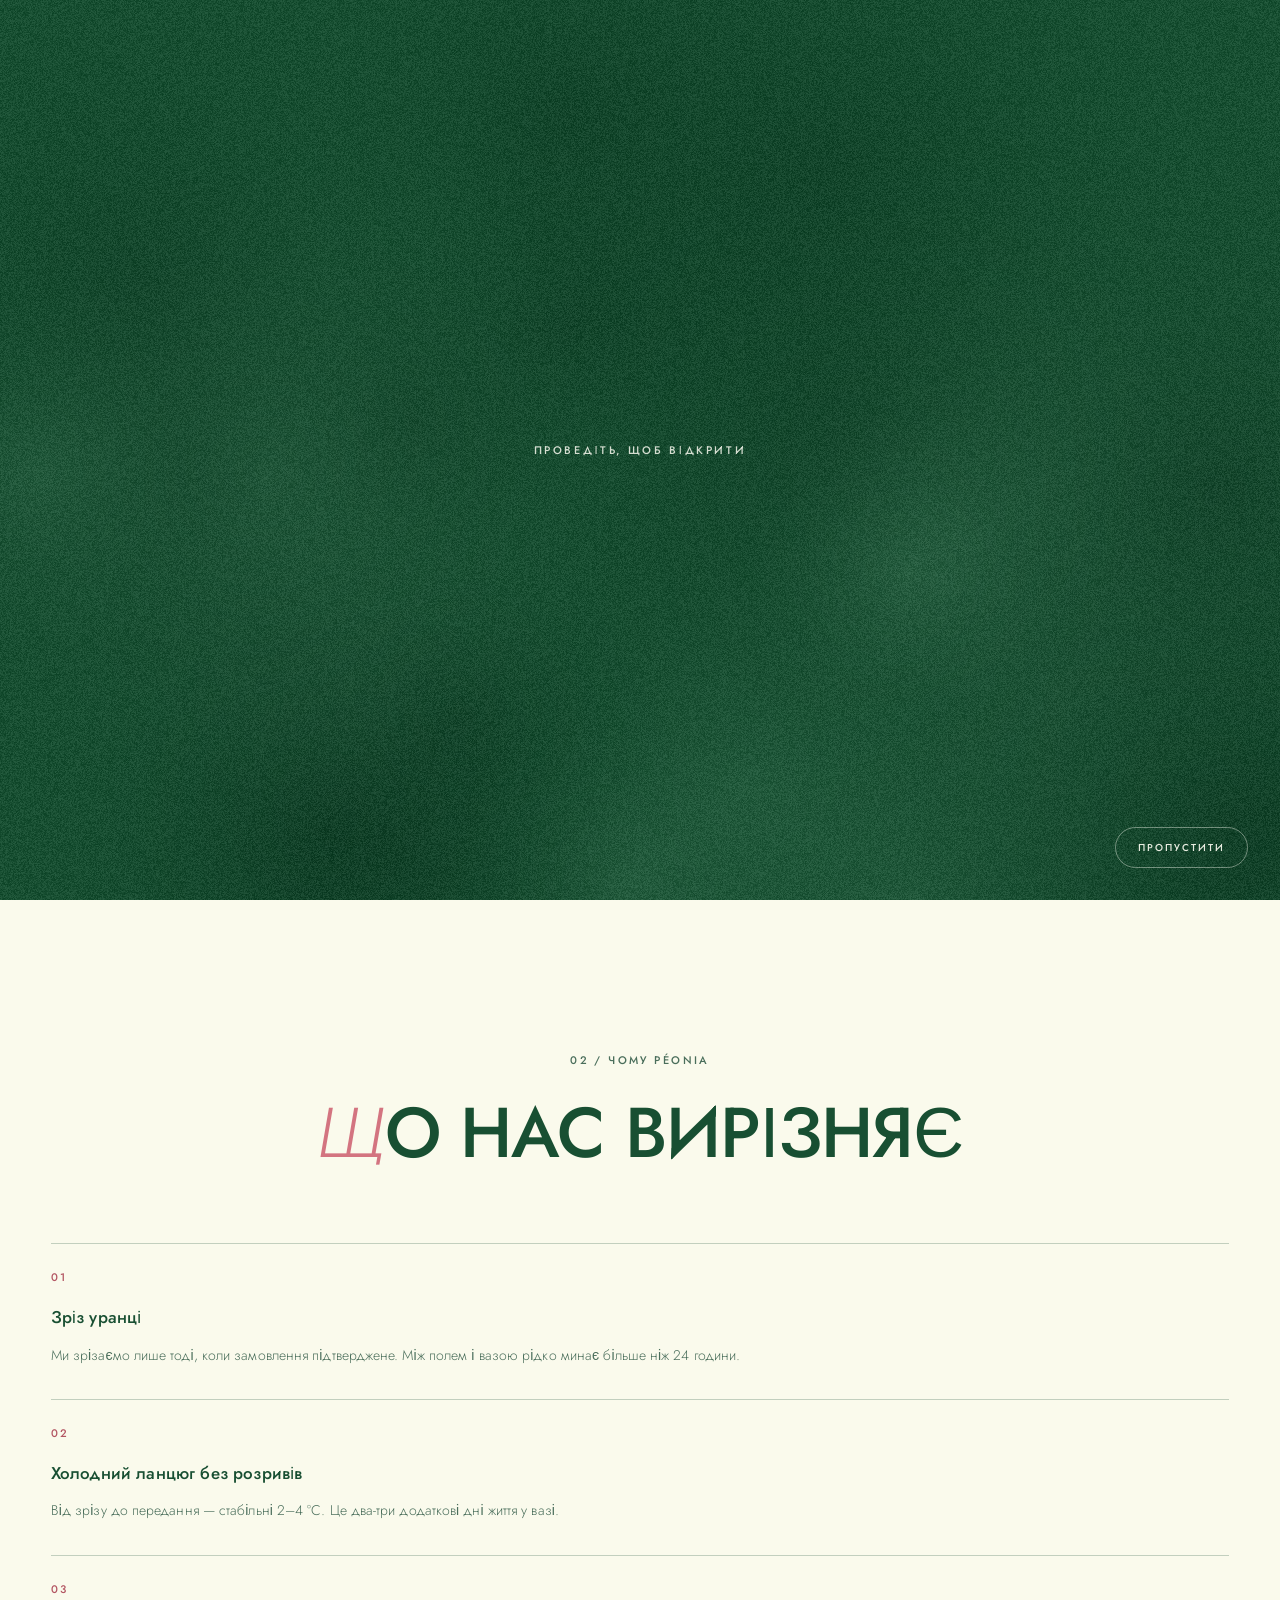
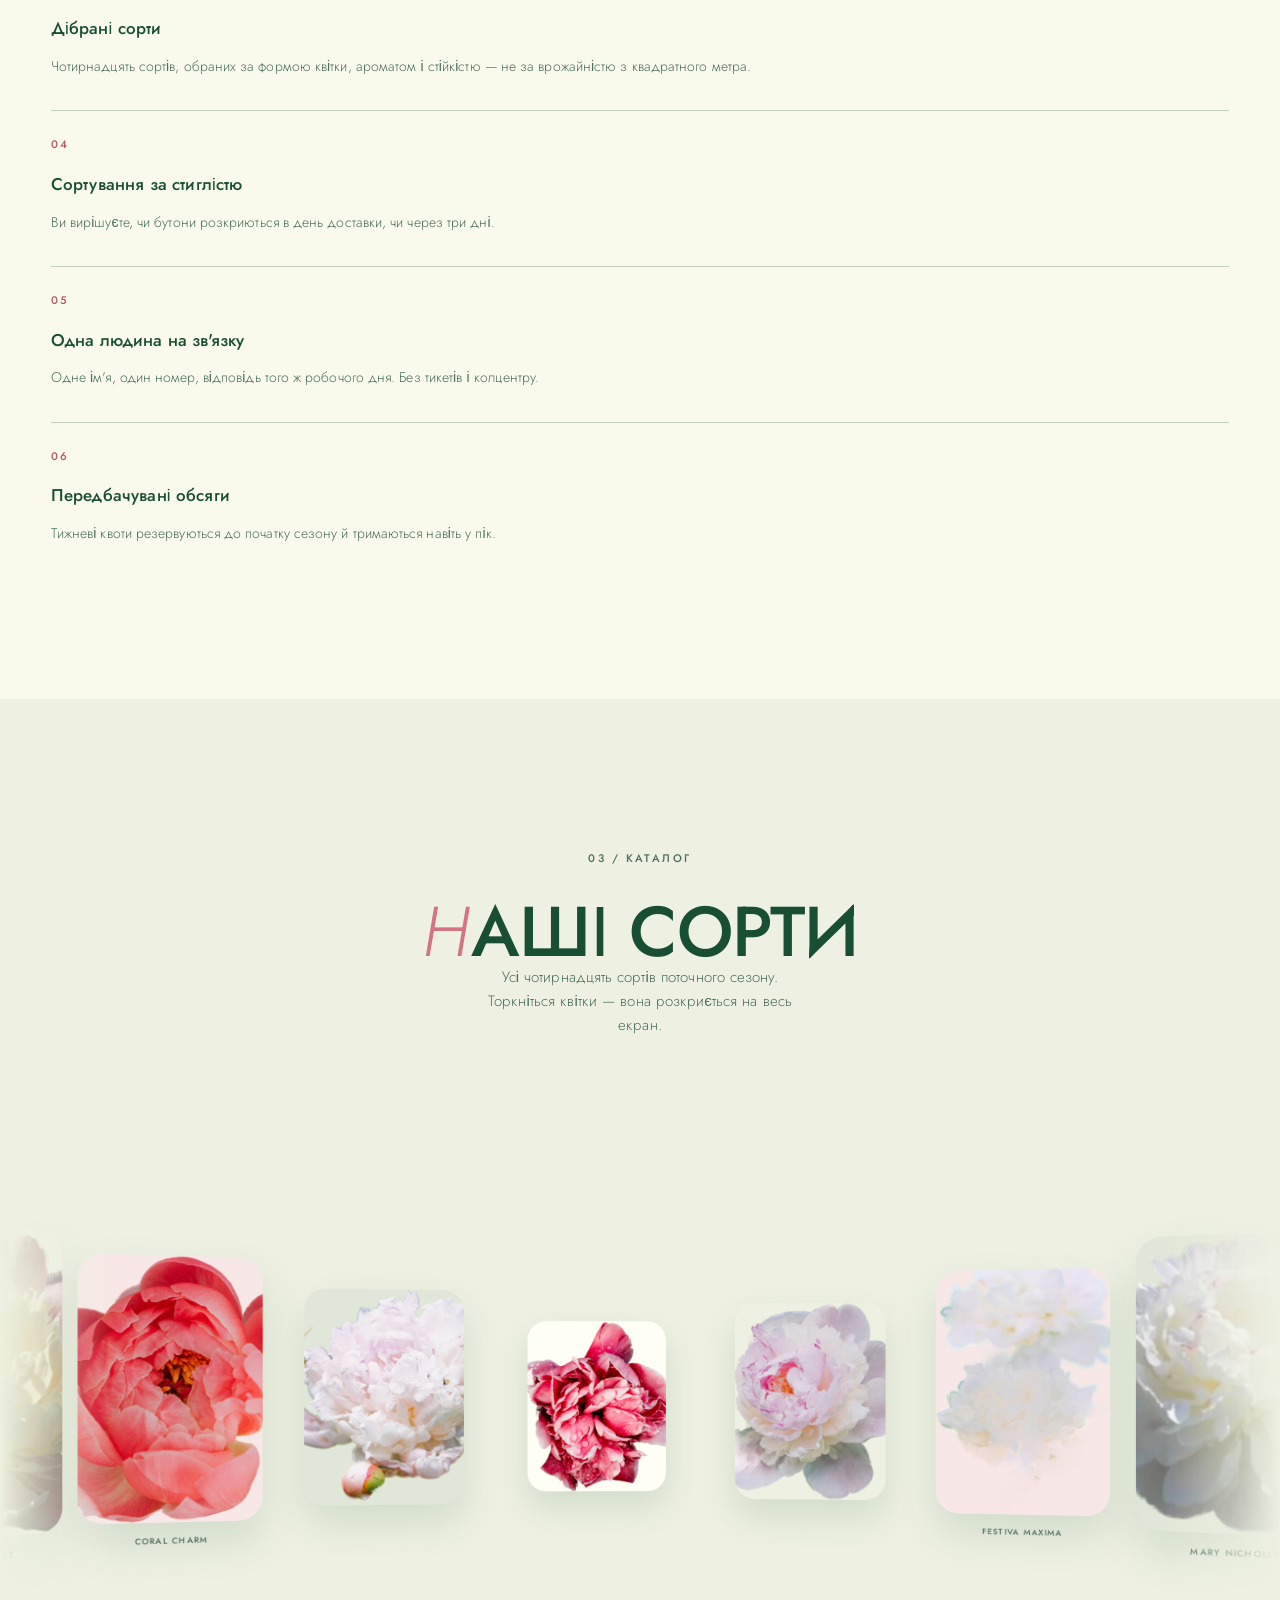
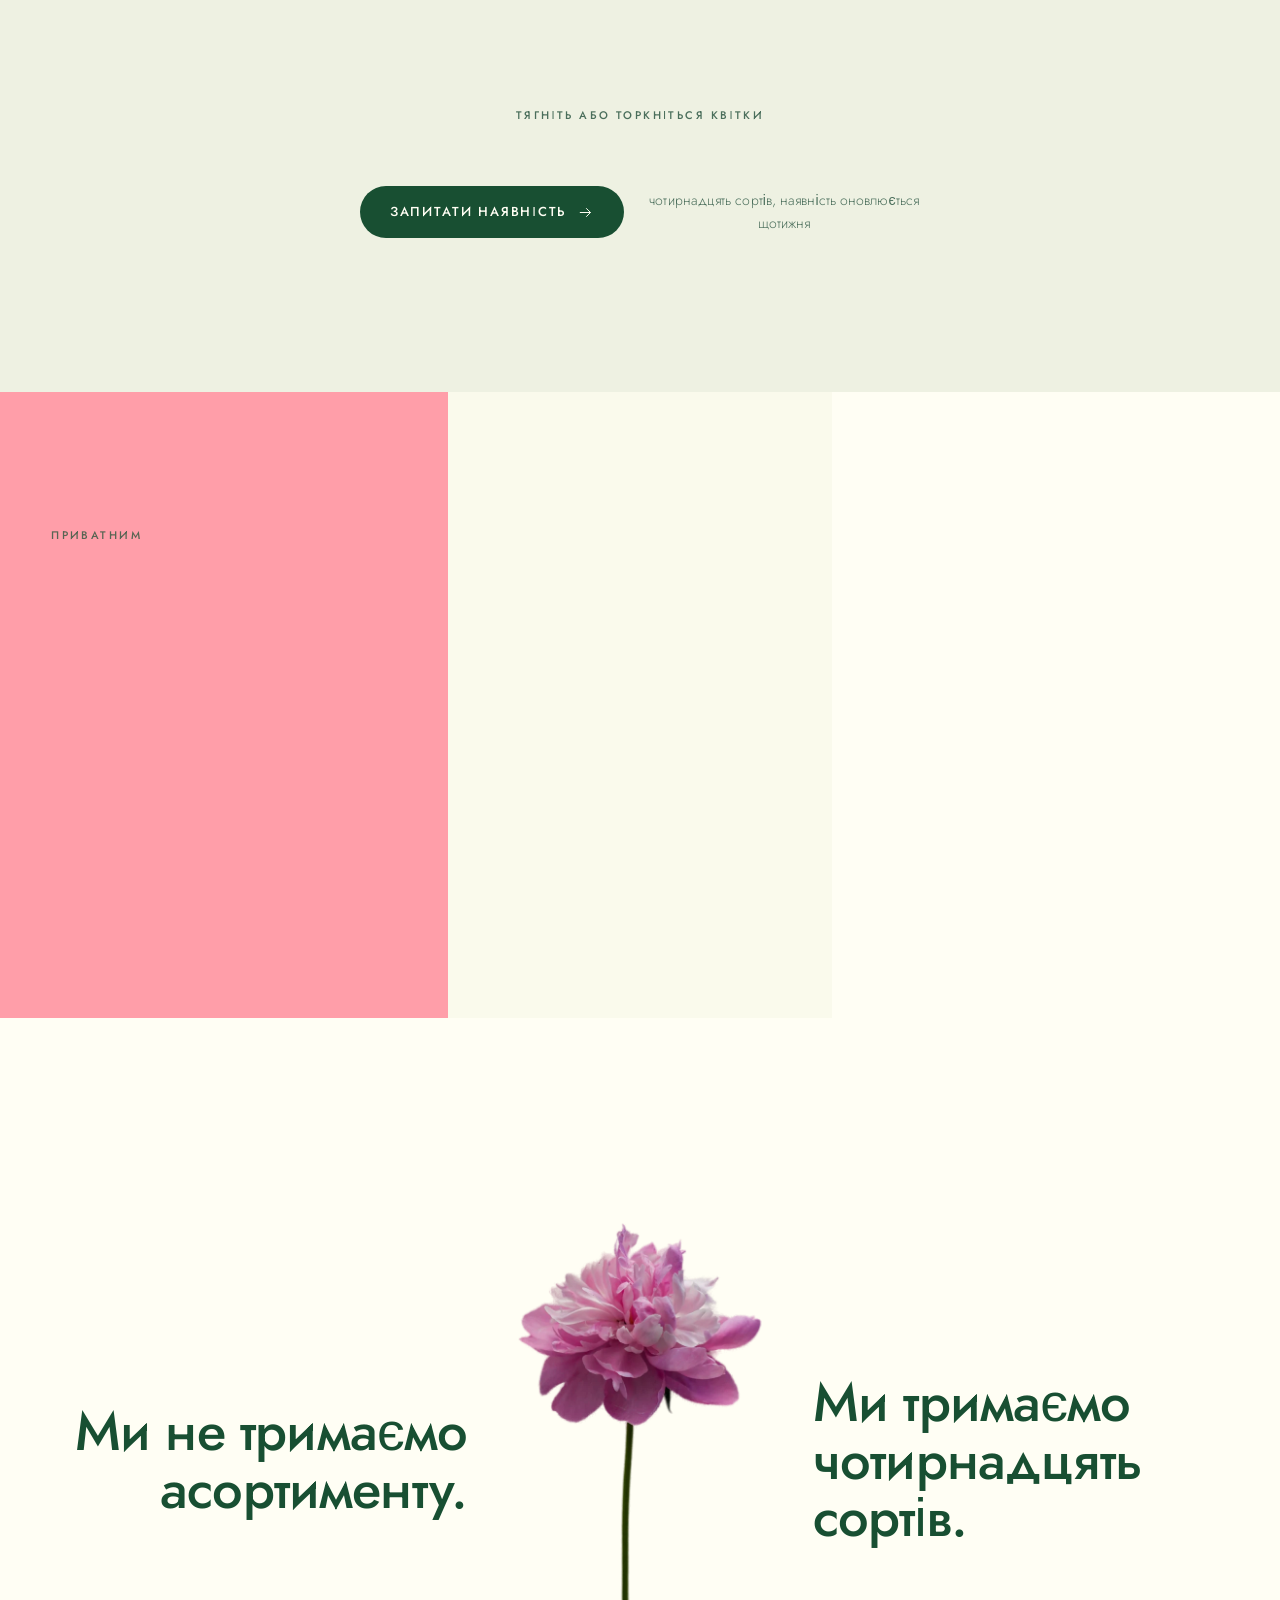
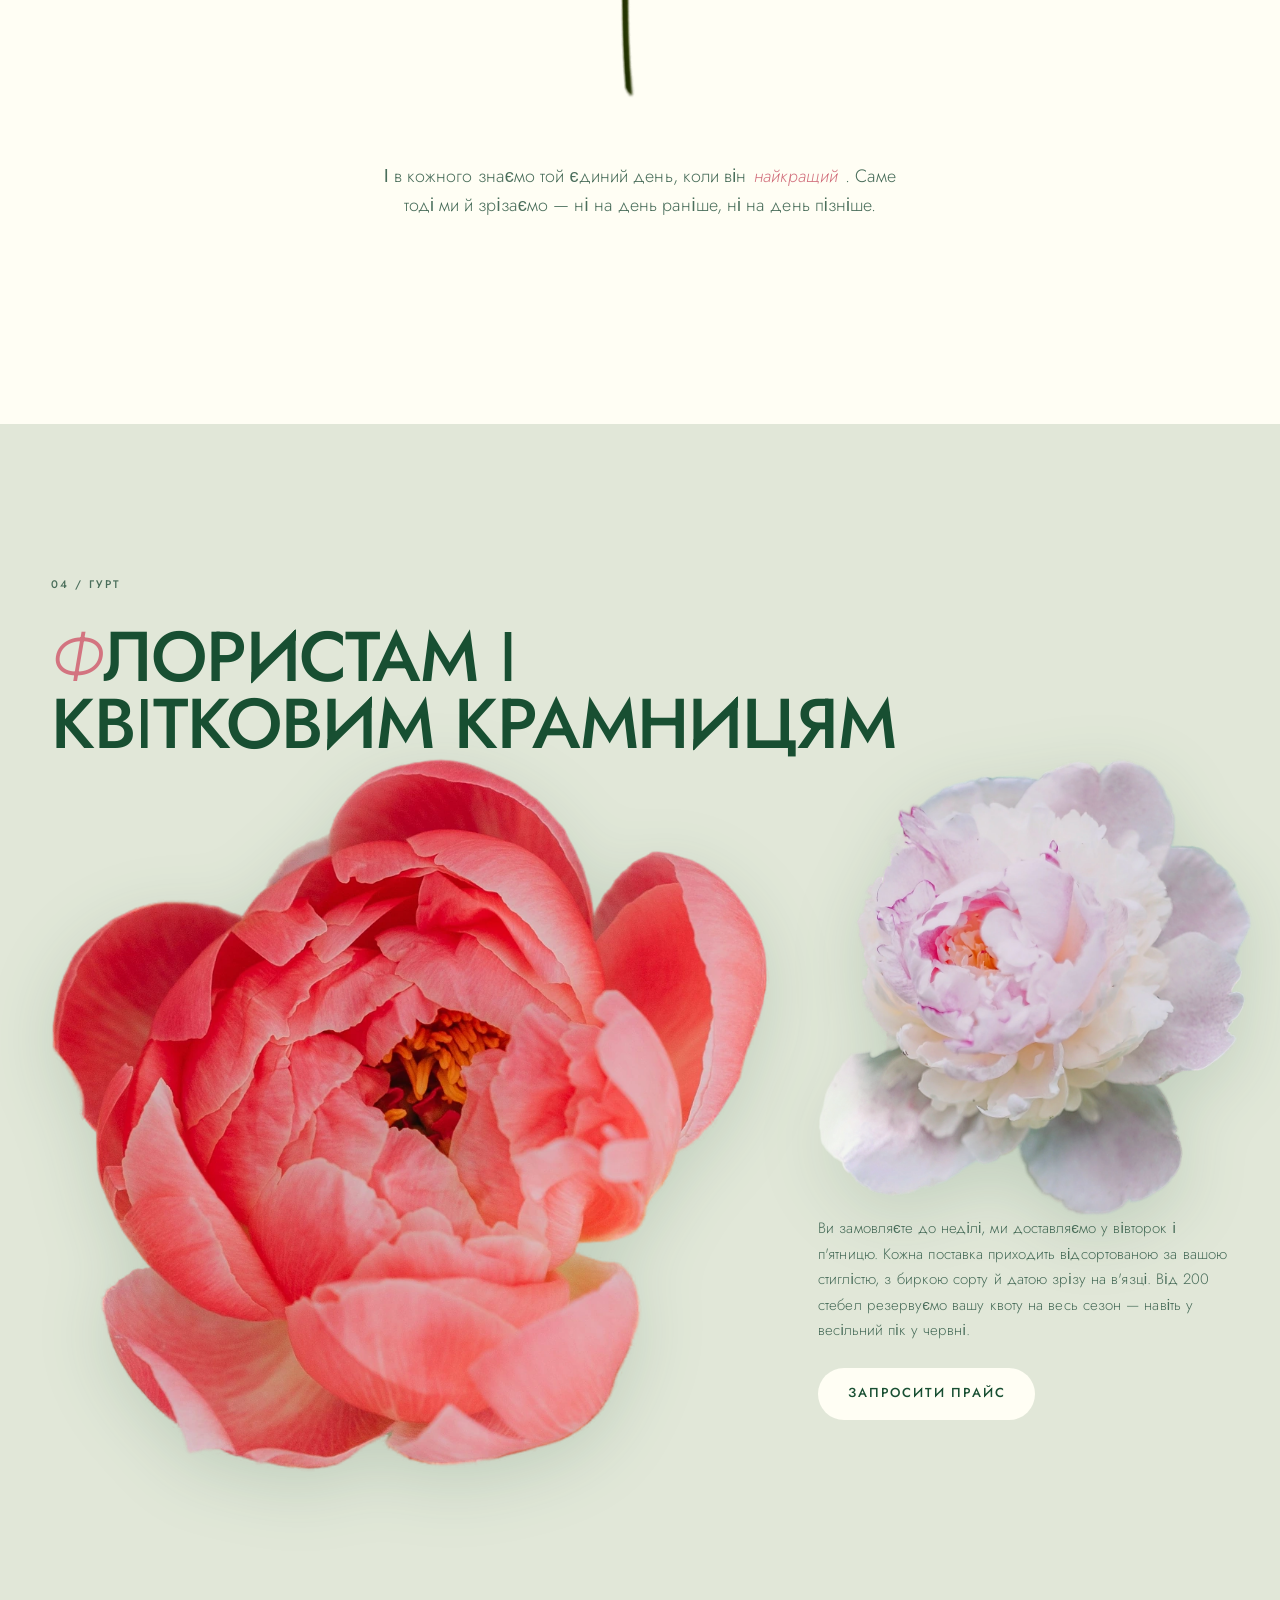
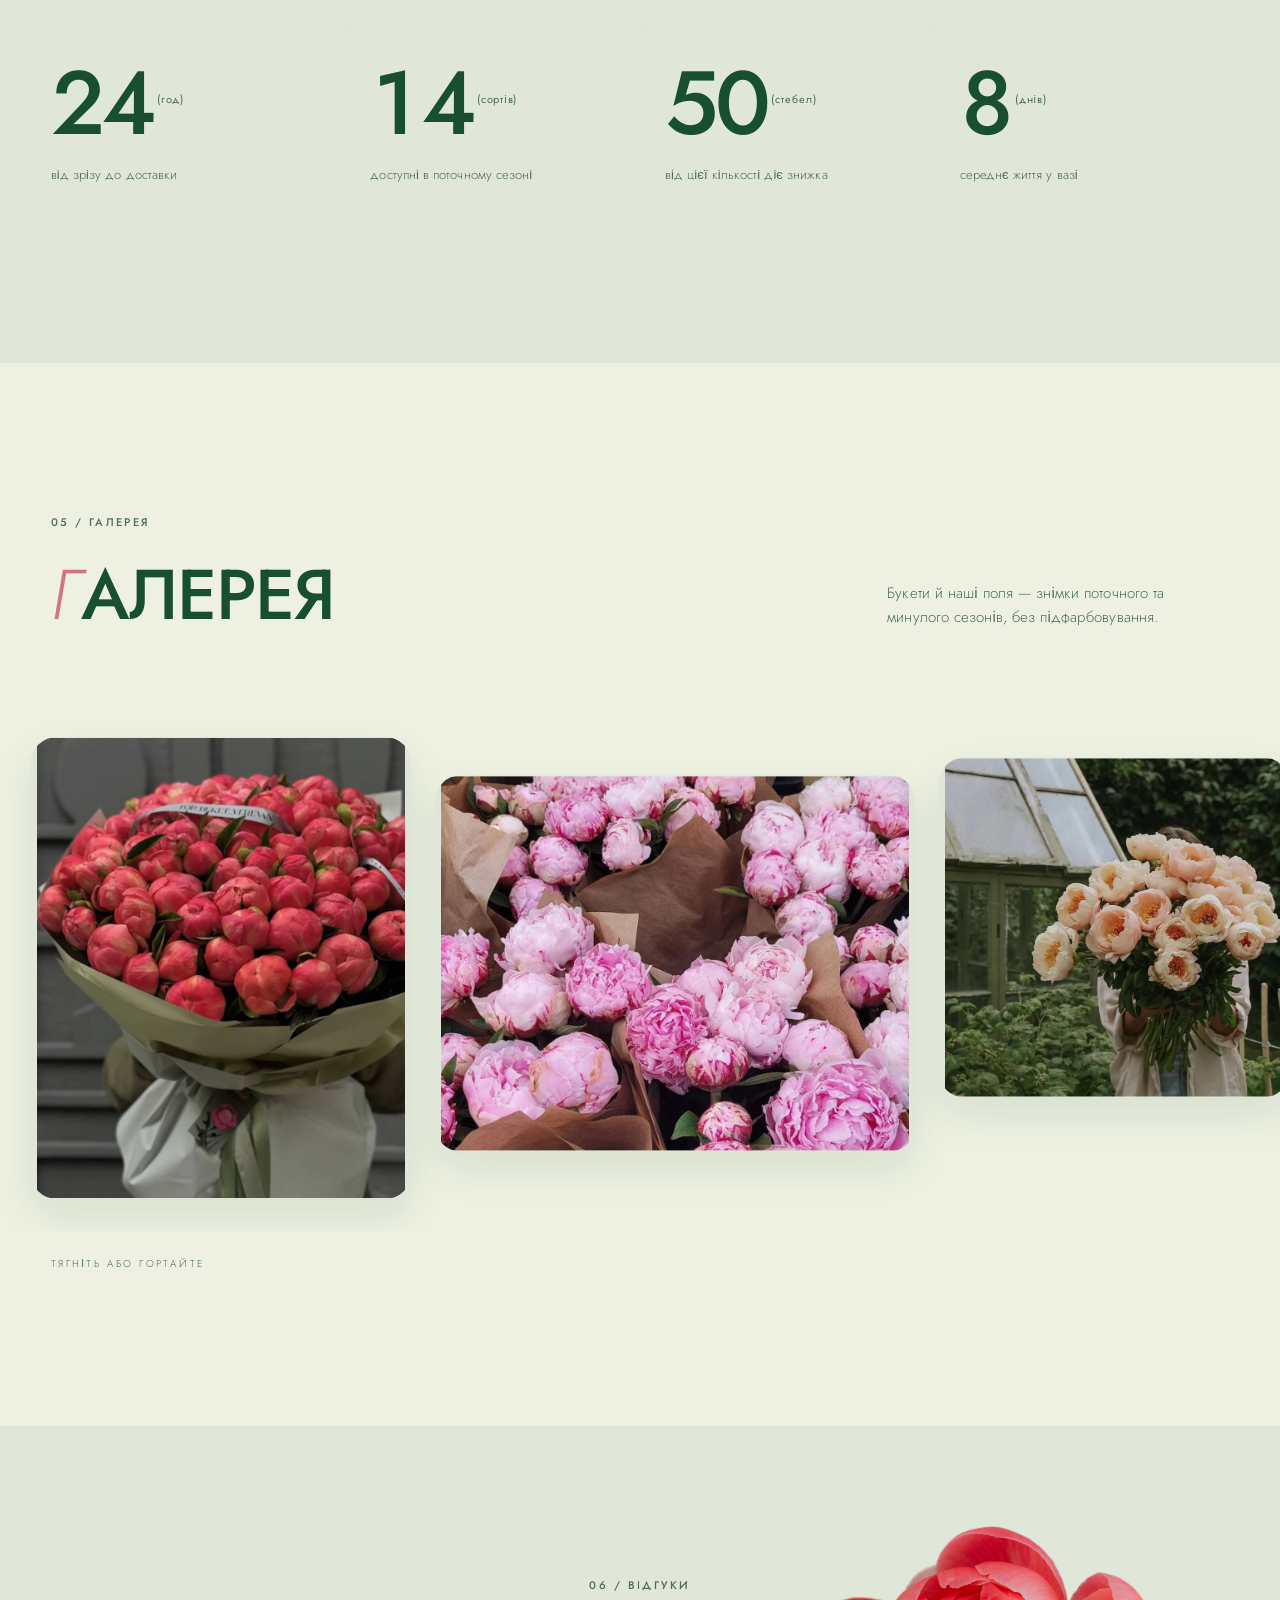
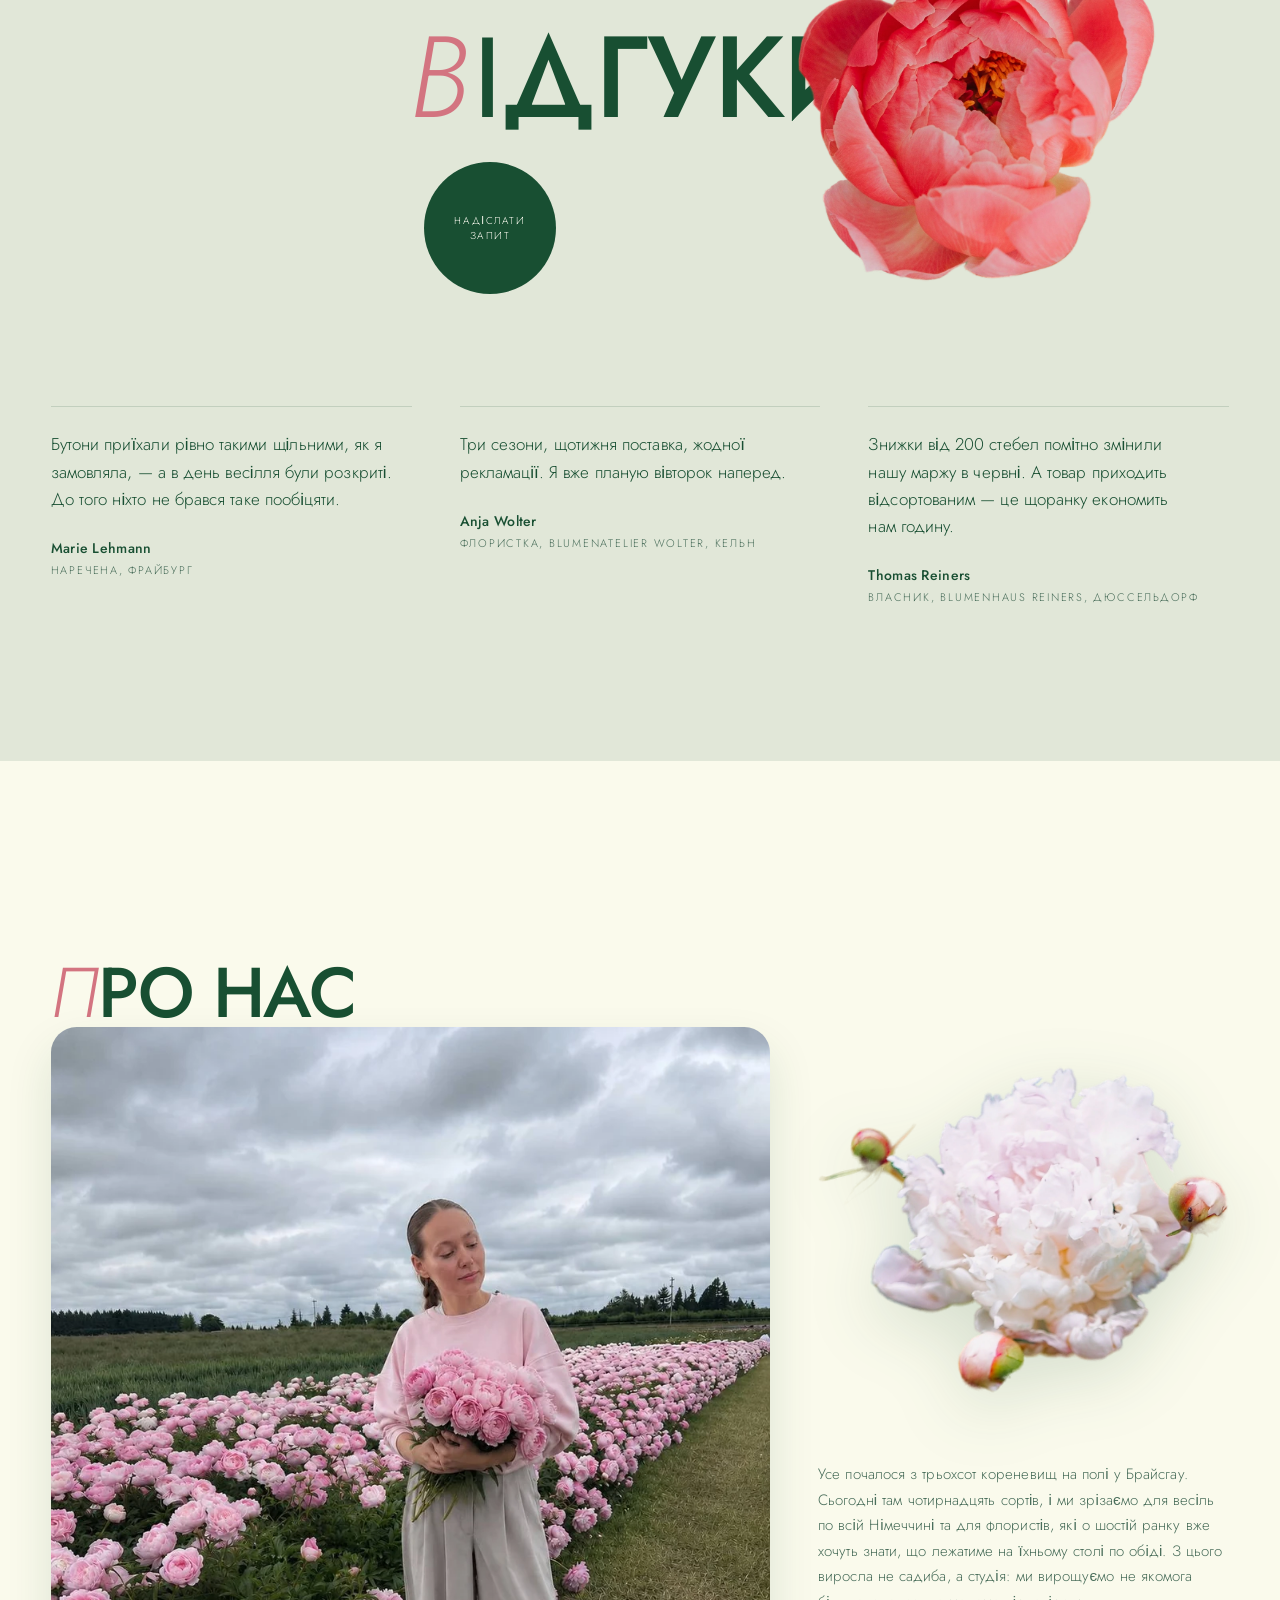
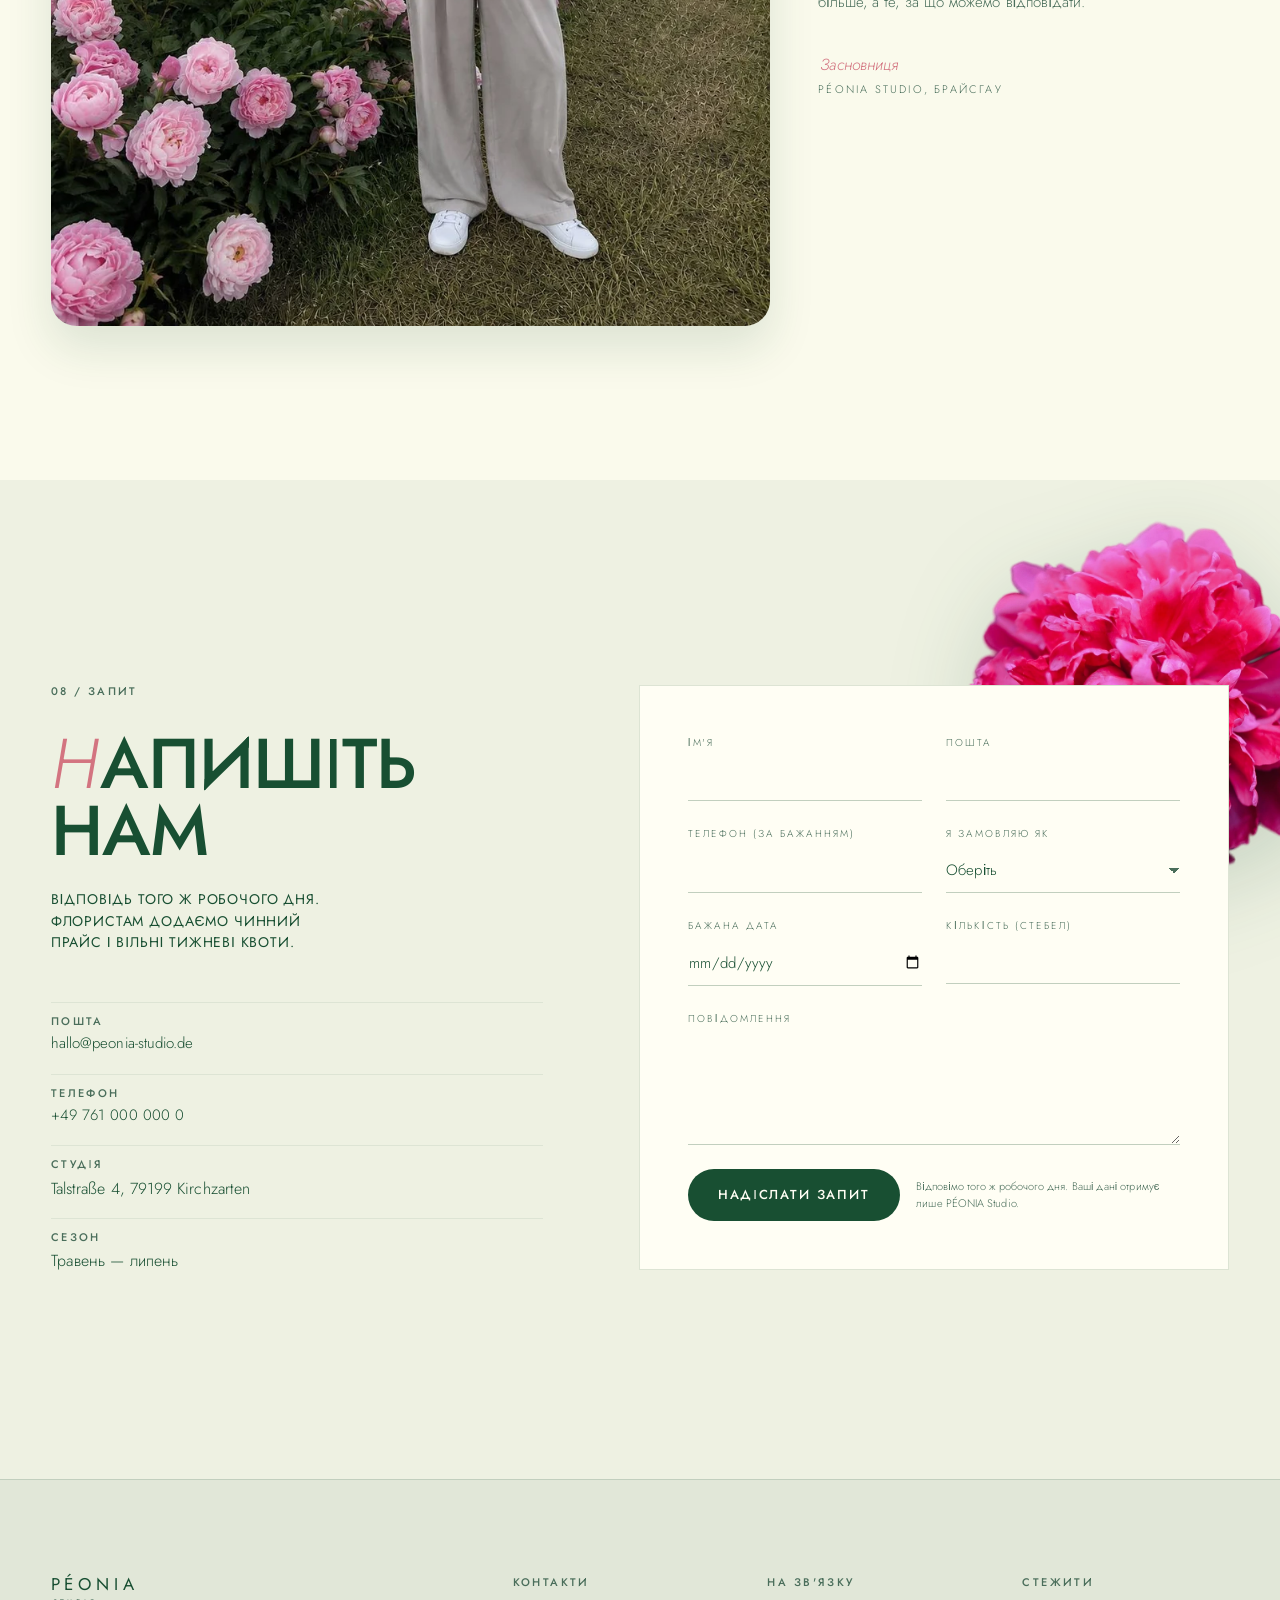
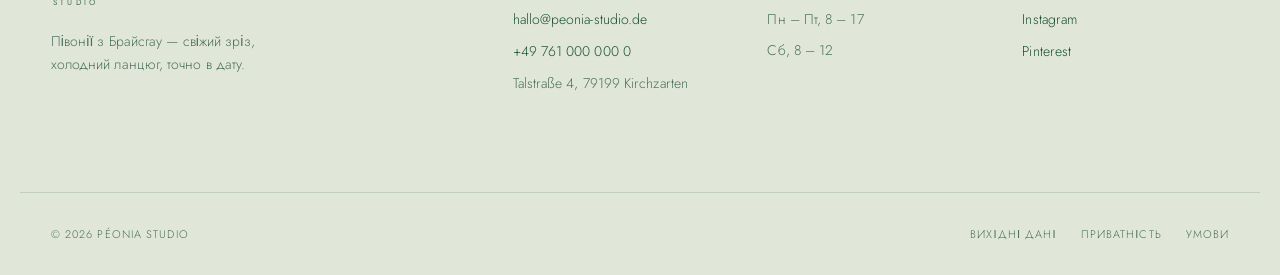
==== commit b37f6a75: "PÉONIA Studio стає основним сайтом Півонії переїжджають у корінь — саме вони тепер відкриваються за " ====
--- a/index.html
+++ b/index.html
@@ -1,367 +1,735 @@
-<!DOCTYPE html>
-<html lang="uk">
+<!doctype html>
+<html lang="de">
 <head>
-<meta charset="UTF-8">
+<meta charset="utf-8">
 <meta name="viewport" content="width=device-width, initial-scale=1">
-
-<title>Logos Clay Studio — кераміка ручної роботи</title>
-<meta name="description" content="Logos Clay Studio — українська студія кераміки. Чашки, тарілки й блюдця з кобальтовим розписом від руки. Formed with purpose.">
-
+<title data-i18n="meta.title">PÉONIA Studio — Pfingstrosen für Floristen und private Anlässe</title>
+<meta name="description" data-i18n="meta.desc" data-i18n-attr="content" content="Premium-Pfingstrosen aus dem Breisgau. Feldfrisch geschnitten, in 24 Stunden deutschlandweit geliefert. Für Hochzeiten, private Anlässe und für Floristen mit festen Wochenkontingenten.">
+<meta name="theme-color" content="#FAFAEC">
+<link rel="icon" href="favicon.svg" type="image/svg+xml">
 <meta property="og:type" content="website">
-<meta property="og:locale" content="uk_UA">
-<meta property="og:site_name" content="Logos Clay Studio">
-<meta property="og:title" content="Logos Clay Studio — кераміка ручної роботи">
-<meta property="og:description" content="Кобальтовий розпис від руки. Посуд, який робиться три тижні й живе десятиліттями.">
-<meta property="og:url" content="https://logosclay.com/">
-<meta property="og:image" content="https://logosclay.com/assets/img/og-image.jpg">
-<meta name="twitter:card" content="summary_large_image">
-<meta name="twitter:title" content="Logos Clay Studio">
-<meta name="twitter:description" content="Кобальтовий розпис від руки. Кераміка, якою користуються щодня.">
-<meta name="twitter:image" content="https://logosclay.com/assets/img/og-image.jpg">
-<meta name="theme-color" content="#1a2744">
-
-<link rel="canonical" href="https://logosclay.com/">
-<link rel="icon" href="data:image/svg+xml,%3Csvg xmlns='http://www.w3.org/2000/svg' viewBox='0 0 1000 1000'%3E%3Crect width='1000' height='1000' rx='150' fill='%231a2744'/%3E%3Cpath d='M505 40C700 34 905 200 934 470 960 716 800 962 528 966 268 970 92 800 62 545 34 305 285 46 505 40Z' fill='%23f5efe3'/%3E%3Cpath d='M505 72C686 66 878 224 906 476 930 708 782 934 528 938 284 942 122 782 94 545 68 320 300 78 505 72Z' fill='none' stroke='%231a2744' stroke-width='26'/%3E%3C/svg%3E">
-
+<meta property="og:title" content="PÉONIA Studio — Pfingstrosen für Floristen und private Anlässe">
+<meta property="og:description" content="Feldfrisch geschnittene Pfingstrosen, in 24 Stunden bei Ihnen. Vierzehn Sorten, Kühlkette ohne Lücke.">
+<meta property="og:image" content="assets/img/bouquet-hero.webp?r=2">
+<meta property="og:locale" content="de_DE">
+<link rel="alternate" hreflang="de" href="?lang=de">
+<link rel="alternate" hreflang="uk" href="?lang=uk">
 <link rel="preconnect" href="https://fonts.googleapis.com">
 <link rel="preconnect" href="https://fonts.gstatic.com" crossorigin>
-<link href="https://fonts.googleapis.com/css2?family=Onest:wght@400;500;600;700;800&display=swap" rel="stylesheet">
-
-<link rel="stylesheet" href="assets/css/style.css">
-
-<script type="application/ld+json">
-{
-  "@context":"https://schema.org","@type":"Store",
-  "name":"Logos Clay Studio","alternateName":"Logos Clay","slogan":"Formed with purpose",
-  "description":"Українська студія кераміки ручної роботи з кобальтовим розписом від руки.",
-  "url":"https://logosclay.com/","email":"hello@logosclay.com",
-  "sameAs":["https://www.instagram.com/logosclay/","https://www.etsy.com/shop/LogosClay"],
-  "makesOffer":{"@type":"Offer","itemOffered":{"@type":"Product","name":"Кераміка ручної роботи","category":"Handmade ceramics"}}
-}
-</script>
+<link href="https://fonts.googleapis.com/css2?family=Jost:ital,wght@0,300;0,400;0,500;1,300;1,400&family=Pinyon+Script&display=swap" rel="stylesheet">
+<link rel="stylesheet" href="assets/css/styles.css?v=27">
 </head>
 <body>
-
-<svg class="svg-defs" aria-hidden="true" focusable="false"><defs>
-  <clipPath id="egg" clipPathUnits="objectBoundingBox">
-    <path d="M.5.035c.245 0 .455.2.465.465s-.205.465-.465.465S.045.755.035.49.255.035.5.035Z"/>
-  </clipPath>
-</defs></svg>
-
-<a class="skip-link" href="#main">Перейти до вмісту</a>
-
-<!-- ============ HEADER ============ -->
-<header class="header" id="header">
-  <div class="header__inner">
-
-    <a class="brand" href="#top" aria-label="Logos Clay Studio — на початок">
-      <img class="brand__logo" src="assets/img/logo.png" alt="Logos Clay Studio" width="400" height="400">
-      <span class="brand__name">Logos Clay</span>
+<div class="sponge" id="sponge" role="dialog" aria-label="Intro">
+  <canvas id="sponge-canvas" aria-hidden="true"></canvas>
+  <p class="sponge__hint" id="sponge-hint" data-i18n="sponge.hint">Bildschirm freiwischen</p>
+  <button type="button" class="sponge__skip" id="sponge-skip" data-i18n="sponge.skip">Überspringen</button>
+</div>
+
+
+<a class="skip" href="#main" data-i18n="a11y.skip">Zum Inhalt springen</a>
+
+<!-- P1 «Завіса»: рвана маска-вінок змиває темний шар і відкриває hero -->
+
+
+<header class="head" id="head">
+  <div class="head__in">
+    <a class="mark" href="#top" aria-label="PÉONIA Studio">PÉONIA<span class="mark__sub">Studio</span></a>
+    <nav class="nav" id="nav" aria-label="Hauptnavigation">
+      <a href="#sorten" data-i18n="nav.sorten">Sorten</a>
+      <a href="#kunden" data-i18n="nav.kunden">Für Sie</a>
+      <a href="#b2b" data-i18n="nav.b2b">Floristen</a>
+      <a href="#galerie" data-i18n="nav.galerie">Galerie</a>
+      <a href="#ueber" data-i18n="nav.ueber">Über uns</a>
+    </nav>
+    <div class="head__end">
+      <button type="button" class="lang" id="lang-toggle"
+              aria-label="Sprache wechseln: Ukrainisch"
+              data-i18n="a11y.lang" data-i18n-attr="aria-label">
+        <svg class="lang__globe" viewBox="0 0 24 24" fill="none" stroke="currentColor"
+             stroke-width="1.1" aria-hidden="true" focusable="false">
+          <circle cx="12" cy="12" r="9"/>
+          <path d="M3 12h18"/>
+          <path d="M12 3c2.4 2.6 3.7 5.6 3.7 9s-1.3 6.4-3.7 9c-2.4-2.6-3.7-5.6-3.7-9S9.6 5.6 12 3z"/>
+        </svg>
+        <span class="lang__now" id="lang-now">DE</span>
+      </button>
+      <a class="pill pill--ink" href="#kontakt" data-i18n="nav.cta">Anfrage</a>
+      <button type="button" class="burger" id="burger" aria-expanded="false" aria-controls="nav" aria-label="Menü öffnen" data-i18n-attr="aria-label" data-i18n="a11y.menu">
+        <span></span><span></span>
+      </button>
+    </div>
+  </div>
+</header>
+
+<main id="main">
+
+<!-- ══ HERO — P2: тип, вирізане суцвіття між рядками, кругла плашка ══ -->
+<section class="hero" id="top">
+  <div class="hero__in">
+    <p class="micro hero__eyebrow" data-i18n="hero.eyebrow">01 / PÉONIA Studio — Deutschland</p>
+    <p class="hero__note hero__note--tr" data-i18n="hero.note">Feldfrisch geschnitten im Breisgau, in 24 Stunden bei Ihnen.</p>
+
+    <h1 class="hero__t">
+      <span class="hero__l1" data-i18n="hero.t1">Pfingstrosen</span>
+      <span class="hero__l2">
+        <span data-i18n="hero.t2a">für</span>
+        <em class="sw" data-i18n="hero.t2">Ihre</em>
+        <span data-i18n="hero.t3">Momente</span>
+      </span>
+    </h1>
+
+    <a class="hero__badge" href="#sorten">
+      <span data-i18n="hero.badge1">Zum</span>
+      <span data-i18n="hero.badge2">Katalog</span>
     </a>
 
-    <nav class="nav" id="nav" aria-label="Головна навігація">
-      <a href="#works">Роботи</a>
-      <a href="#how">Як робимо</a>
-      <a href="#studio">Студія</a>
-      <a href="#contact">Контакти</a>
-    </nav>
-
-    <div class="header__cta">
-      <a class="btn btn--primary btn--sm" href="https://www.etsy.com/shop/LogosClay" target="_blank" rel="noopener">Магазин на Etsy</a>
-    </div>
-
-    <button class="burger" id="burger" type="button" aria-label="Меню" aria-expanded="false" aria-controls="nav">
-      <span></span><span></span>
-    </button>
-
-  </div>
-</header>
-
-<main id="main">
-
-<!-- ============ HERO ============ -->
-<section class="hero" id="top">
-  <div class="wrap hero__inner">
-
-    <h1 class="hero__title">Кераміка,<br>яку хочеться<br>тримати в руках</h1>
-
-    <p class="hero__sub">Що шукаєте?</p>
-
-    <ul class="chips">
-      <li><a href="#works">Чашки</a></li>
-      <li><a href="#works">Тарілки</a></li>
-      <li><a href="#works">Блюдця</a></li>
-      <li><a href="#works">Набори</a></li>
-      <li><a href="#works">З написом</a></li>
-    </ul>
-
-    <a class="btn btn--primary btn--lg" href="https://www.etsy.com/shop/LogosClay" target="_blank" rel="noopener">Дивитись усі роботи</a>
-    <p class="hero__note">Нехай кожен сніданок буде красивішим. А кожна чашка — трохи особливішою.</p>
-
-  </div>
-</section>
-
-<!-- ============ ДЕТАЛІ ============ -->
-<section class="section section--tight-b" id="why">
+    <div class="hero__cluster">
+      <img class="hero__bl hero__bl--l" src="assets/img/bloom-coral.webp?r=2" alt=""
+           width="768" height="762" loading="eager" aria-hidden="true">
+      <img class="hero__bl hero__bl--r" src="assets/img/bloom-blush.webp?r=2" alt=""
+           width="833" height="718" loading="eager" aria-hidden="true">
+      <img class="hero__bl hero__bl--c" src="assets/img/bloom-pink.webp?r=2"
+           alt="Aufgeblühte Pfingstrose in kräftigem Pink"
+           width="798" height="775" fetchpriority="high"
+           data-i18n-attr="alt" data-i18n="hero.alt">
+    </div>
+
+    <p class="hero__note hero__note--br" data-i18n="hero.lead">Für Hochzeiten und private Anlässe — und für Floristen, die sich auf gleichbleibende Qualität verlassen müssen.</p>
+
+    <div class="hero__foot">
+      <a class="pill pill--ink" href="#sorten" data-i18n="hero.cta1">Sorten ansehen</a>
+      <a class="pill pill--ghost" href="#b2b" data-i18n="hero.cta2">Preisliste für Floristen</a>
+    </div>
+  </div>
+
+  <a class="hero__scroll" href="#vorteile"><span data-i18n="hero.scroll">Scrollen</span></a>
+</section>
+
+<!-- ══ ПЕРЕВАГИ — рівна сітка ══ -->
+<section class="sec sec--pale" id="vorteile" aria-labelledby="vorteile-t">
   <div class="wrap">
-
-    <h2 class="h2 feat__head reveal">Все зроблено<br>руками</h2>
-
-    <div class="feat reveal">
-      <div class="feat__text">
-        <h3>Розпис від руки</h3>
-        <p>Кобальт наноситься пензлем — без трафаретів і переводок. Кожен сюжет малюється заново, тому двох однакових речей не буває навіть в одному наборі.</p>
-      </div>
-      <figure class="shot feat__shot" data-file="work-cups.jpg">
-        <img src="assets/img/work-cups.jpg" alt="Чашки з кобальтовим розписом" loading="lazy">
-      </figure>
-    </div>
-
-    <div class="feat feat--flip reveal">
-      <div class="feat__text">
-        <h3>Пакування з сенсом</h3>
-        <p>Темно-синя коробка й теракотова стрічка — або навпаки. На бірці силует голуба і рядок <em>«Made with love. Formed with purpose.»</em></p>
-        <p>Той самий рядок ми вибиваємо штампом по сирій глині на маленьких тарілочках — бірка й виріб говорять однією мовою.</p>
-      </div>
-      <figure class="shot feat__shot feat__shot--wide" data-file="packaging.jpg">
-        <img src="assets/img/packaging.jpg" alt="Темно-синя коробка з теракотовою стрічкою й біркою" loading="lazy">
-      </figure>
-    </div>
-
-    <div class="feat reveal">
-      <div class="feat__text">
-        <h3>Наша студія</h3>
-        <p>Полиці з роботами, що сохнуть, гончарний круг і піч на 1250 °C. Тут річ проводить три тижні, перш ніж поїхати до вас.</p>
-      </div>
-      <figure class="shot feat__shot" data-file="studio.jpg">
-        <img src="assets/img/studio.jpg" alt="Студія: полиці з керамікою та піч" loading="lazy">
-      </figure>
-    </div>
-
-  </div>
-</section>
-
-<!-- ============ ВІРШ ============ -->
-<section class="verse" aria-label="Вірш, що лежить в основі бренду">
-  <div class="wrap verse__inner reveal">
-    <blockquote class="verse__text shimmer">«Як глина в руці гончаря,<br>так ви в Моїй руці»</blockquote>
-    <p class="verse__src">Єремія 18:6</p>
-  </div>
-</section>
-
-<!-- ============ РОБОТИ ============ -->
-<section class="section" id="works">
-  <div class="wrap">
-
-    <div class="head reveal">
-      <h2 class="h2">Що зараз у студії</h2>
-      <p class="head__lead">Невеликі партії. Наявне — у магазині на Etsy, там же ціни й доставка.</p>
-    </div>
-
-    <ul class="cards cards--3 works">
-
-      <li class="work reveal">
-        <button class="work__btn" type="button" data-title="Чашки з кобальтовим розписом">
-          <figure class="shot" data-file="work-cups.jpg"><img src="assets/img/work-cups.jpg" alt="Чашки з кобальтовим розписом" loading="lazy"></figure>
-          <span class="work__body"><b>Чашки з розписом</b><i>Синій по кремовому, сюжет малюється від руки</i><em>Дивитись →</em></span>
-        </button>
+    <p class="micro c" data-i18n="adv.eyebrow">02 / Warum PÉONIA</p>
+    <h2 class="d-l c" id="vorteile-t"><em class="sw" data-i18n="adv.title.sw">W</em><span data-i18n="adv.title">as uns unterscheidet</span></h2>
+    <ol class="agrid">
+      <li class="acard">
+        <span class="acard__n">01</span>
+        <h3 data-i18n="adv.1.t">Schnitt am Morgen</h3>
+        <p data-i18n="adv.1.d">Wir schneiden erst, wenn Ihre Bestellung steht. Zwischen Feld und Vase liegen selten mehr als 24 Stunden.</p>
       </li>
-
-      <li class="work reveal">
-        <button class="work__btn" type="button" data-title="Тарілки «Польові квіти»">
-          <figure class="shot" data-file="work-plates.jpg"><img src="assets/img/work-plates.jpg" alt="Тарілки з квітковим розписом" loading="lazy"></figure>
-          <span class="work__body"><b>Тарілки «Польові квіти»</b><i>Хвилястий край, розпис по колу, синя облямівка</i><em>Дивитись →</em></span>
-        </button>
+      <li class="acard">
+        <span class="acard__n">02</span>
+        <h3 data-i18n="adv.2.t">Kühlkette ohne Lücke</h3>
+        <p data-i18n="adv.2.d">Von der Ernte bis zur Übergabe durchgehend 2–4 °C. Das sind zwei bis drei Tage mehr Vasenleben.</p>
       </li>
-
-      <li class="work reveal">
-        <button class="work__btn" type="button" data-title="Кольорові кружки">
-          <figure class="shot" data-file="work-mugs.jpg"><img src="assets/img/work-mugs.jpg" alt="Кольорові кружки різних форм" loading="lazy"></figure>
-          <span class="work__body"><b>Кольорові кружки</b><i>Смуги, крапки, рельєф — форма, яку зручно тримати</i><em>Дивитись →</em></span>
-        </button>
+      <li class="acard">
+        <span class="acard__n">03</span>
+        <h3 data-i18n="adv.3.t">Ausgesuchte Sorten</h3>
+        <p data-i18n="adv.3.d">Vierzehn Sorten, ausgewählt nach Blütenform, Duft und Haltbarkeit — nicht nach Ertrag pro Quadratmeter.</p>
       </li>
-
-      <li class="work reveal">
-        <button class="work__btn" type="button" data-title="Блюдця з малюнком">
-          <figure class="shot" data-file="work-saucers.jpg"><img src="assets/img/work-saucers.jpg" alt="Блюдця з дрібними малюнками" loading="lazy"></figure>
-          <span class="work__body"><b>Блюдця з малюнком</b><i>Лаванда, яблуко, риби, полуниці — маленькі сюжети</i><em>Дивитись →</em></span>
-        </button>
+      <li class="acard">
+        <span class="acard__n">04</span>
+        <h3 data-i18n="adv.4.t">Sortierung nach Reifegrad</h3>
+        <p data-i18n="adv.4.d">Sie bestimmen, ob die Knospen am Liefertag öffnen oder erst drei Tage später.</p>
       </li>
-
-      <li class="work reveal">
-        <button class="work__btn" type="button" data-title="Тарілочки з написом">
-          <figure class="shot" data-file="work-stamped.jpg"><img src="assets/img/work-stamped.jpg" alt="Тарілочка з написом Made with love" loading="lazy"></figure>
-          <span class="work__body"><b>Тарілочки з написом</b><i>«Made with love» — літери вибиті штампом по сирій глині</i><em>Дивитись →</em></span>
-        </button>
+      <li class="acard">
+        <span class="acard__n">05</span>
+        <h3 data-i18n="adv.5.t">Eine feste Ansprechperson</h3>
+        <p data-i18n="adv.5.d">Ein Name, eine Nummer, Antwort am selben Werktag. Kein Ticketsystem, kein Callcenter.</p>
       </li>
-
-      <li class="work reveal">
-        <button class="work__btn" type="button" data-title="Набори до сніданку">
-          <figure class="shot" data-file="work-sets.jpg"><img src="assets/img/work-sets.jpg" alt="Набір: чашка, блюдце й тарілка" loading="lazy"></figure>
-          <span class="work__body"><b>Набори до сніданку</b><i>Чашка, блюдце й тарілка в одному сюжеті</i><em>Дивитись →</em></span>
-        </button>
-      </li>
-
-    </ul>
-
-    <p class="center reveal"><a class="btn btn--primary btn--lg" href="https://www.etsy.com/shop/LogosClay" target="_blank" rel="noopener">Уся колекція на Etsy</a></p>
-
-  </div>
-</section>
-
-<!-- ============ ЯК РОБИМО ============ -->
-<section class="section section--tint" id="how">
-  <div class="wrap">
-
-    <div class="head reveal">
-      <h2 class="h2">Як народжується річ</h2>
-      <p class="head__lead">Чотири етапи, три тижні й жодного способу прискорити.</p>
-    </div>
-
-    <ol class="steps reveal">
-      <li>
-        <figure class="shot steps__shot" data-file="step-1.jpg">
-          <img src="assets/img/step-1.jpg" alt="Сира глина перед формуванням" loading="lazy">
-        </figure>
-        <div class="steps__body">
-          <span class="steps__n">1</span>
-          <h3>Глина</h3>
-          <p>Вимішуємо масу до однорідності. Жодної бульбашки повітря — випал такого не пробачає.</p>
-        </div>
-      </li>
-      <li>
-        <figure class="shot steps__shot" data-file="step-2.jpg">
-          <img src="assets/img/step-2.jpg" alt="Руки за гончарним кругом" loading="lazy">
-        </figure>
-        <div class="steps__body">
-          <span class="steps__n">2</span>
-          <h3>Форма</h3>
-          <p>Круг або ліплення руками. Хвилястий край — не помилка, а те, за чим повертаються.</p>
-        </div>
-      </li>
-      <li>
-        <figure class="shot steps__shot" data-file="step-3.jpg">
-          <img src="assets/img/step-3.jpg" alt="Чашки з кобальтовим розписом" loading="lazy">
-        </figure>
-        <div class="steps__body">
-          <span class="steps__n">3</span>
-          <h3>Розпис</h3>
-          <p>Найдовший етап. Кобальт пензлем, від руки, без трафаретів і переводок.</p>
-        </div>
-      </li>
-      <li>
-        <figure class="shot steps__shot" data-file="step-4.jpg">
-          <img src="assets/img/step-4.jpg" alt="Готові глазуровані тарілки" loading="lazy">
-        </figure>
-        <div class="steps__body">
-          <span class="steps__n">4</span>
-          <h3>Випали</h3>
-          <p>900 °C, потім глазур і 1250 °C. Справжній колір проявляється тільки тут.</p>
-        </div>
+      <li class="acard">
+        <span class="acard__n">06</span>
+        <h3 data-i18n="adv.6.t">Verlässliche Mengen</h3>
+        <p data-i18n="adv.6.d">Wochenkontingente werden vor Saisonbeginn reserviert und auch in der Spitze gehalten.</p>
       </li>
     </ol>
-
-  </div>
-</section>
-
-<!-- ============ СТУДІЯ ============ -->
-<section class="section" id="studio">
+  </div>
+</section>
+
+<!-- ══ КАТАЛОГ СОРТІВ — перекриті картки, клік відкриває опис ══ -->
+<section class="sec sec--mid" id="sorten" aria-labelledby="sorten-t">
   <div class="wrap">
-
-    <div class="studio__text reveal">
-      <h2 class="h2">Logos Clay Studio</h2>
-
-      <p><em>Logos</em> грецькою — «Слово». Для нас це більше, ніж назва. <em>Where the Word meets clay</em> — де Слово зустрічає глину. Глина символізує людину й творення, а Слово — сенс і напрямок. Тому наше <em>Formed with purpose</em> означає: сформовано з сенсом.</p>
-
-      <p>У візуальній мові бренду глина уособлює природність і тепло рук, синій — небо, глибину та спокій, а голуб — мир, чистоту й Святого Духа. Кожен виріб ми створюємо вручну — від формування глини до останнього мазка пензлем.</p>
-
-      <ul class="ticks">
-        <li>Кожен виріб створений вручну</li>
-        <li>Приймаємо замовлення на індивідуальні сюжети</li>
-        <li>Відправляємо по Україні та за кордон</li>
+    <p class="micro c" data-i18n="var.eyebrow">03 / Katalog</p>
+    <h2 class="d-l c" id="sorten-t"><em class="sw" data-i18n="var.title.sw">U</em><span data-i18n="var.title">nsere Sorten</span></h2>
+    <p class="isle isle--c" data-i18n="var.note">Alle vierzehn Sorten der laufenden Saison. Tippen Sie auf eine Blüte — sie öffnet sich bildschirmfüllend.</p>
+  </div>
+
+  <div class="wheel" id="wheel">
+    <div class="wheel__track" id="wheel-track">
+        <button type="button" class="wcard" data-v="0" aria-label="Sarah Bernhardt">
+          <span class="wcard__ph wcard__ph--a">
+            <img src="assets/img/bloom-blush.webp?r=2" alt="" width="985" height="743" loading="lazy" aria-hidden="true">
+          </span>
+          <span class="wcard__name">Sarah Bernhardt</span>
+        </button>
+        <button type="button" class="wcard" data-v="1" aria-label="Coral Charm">
+          <span class="wcard__ph wcard__ph--b">
+            <img src="assets/img/bloom-coral.webp?r=2" alt="" width="980" height="973" loading="lazy" aria-hidden="true">
+          </span>
+          <span class="wcard__name">Coral Charm</span>
+        </button>
+        <button type="button" class="wcard" data-v="2" aria-label="Duchesse de Nemours">
+          <span class="wcard__ph wcard__ph--c">
+            <img src="assets/img/bloom-white.webp?r=2" alt="" width="950" height="768" loading="lazy" aria-hidden="true">
+          </span>
+          <span class="wcard__name">Duchesse de Nemours</span>
+        </button>
+        <button type="button" class="wcard" data-v="3" aria-label="Red Charm">
+          <span class="wcard__ph wcard__ph--d">
+            <img src="assets/img/bloom-carmine.webp?r=2" alt="" width="957" height="959" loading="lazy" aria-hidden="true">
+          </span>
+          <span class="wcard__name">Red Charm</span>
+        </button>
+        <button type="button" class="wcard" data-v="4" aria-label="Bowl of Beauty">
+          <span class="wcard__ph wcard__ph--a">
+            <img src="assets/img/bloom-cream.webp?r=2" alt="" width="1042" height="1100" loading="lazy" aria-hidden="true">
+          </span>
+          <span class="wcard__name">Bowl of Beauty</span>
+        </button>
+        <button type="button" class="wcard" data-v="5" aria-label="Festiva Maxima">
+          <span class="wcard__ph wcard__ph--b">
+            <img src="assets/img/bloom-rose.webp?r=2" alt="" width="645" height="1100" loading="lazy" aria-hidden="true">
+          </span>
+          <span class="wcard__name">Festiva Maxima</span>
+        </button>
+        <button type="button" class="wcard" data-v="6" aria-label="Mary Nicholls">
+          <span class="wcard__ph wcard__ph--c">
+            <img src="assets/img/variety-mary-nicholls.webp?r=2" alt="" width="651" height="657" loading="lazy" aria-hidden="true">
+          </span>
+          <span class="wcard__name">Mary Nicholls</span>
+        </button>
+        <button type="button" class="wcard" data-v="7" aria-label="Christmas Velvet">
+          <span class="wcard__ph wcard__ph--d">
+            <img src="assets/img/variety-christmas-velvet.webp?r=2" alt="" width="845" height="893" loading="lazy" aria-hidden="true">
+          </span>
+          <span class="wcard__name">Christmas Velvet</span>
+        </button>
+        <button type="button" class="wcard" data-v="8" aria-label="Snow Mountain">
+          <span class="wcard__ph wcard__ph--a">
+            <img src="assets/img/variety-snow-mountain.webp?r=2" alt="" width="578" height="502" loading="lazy" aria-hidden="true">
+          </span>
+          <span class="wcard__name">Snow Mountain</span>
+        </button>
+        <button type="button" class="wcard" data-v="9" aria-label="Big Ben">
+          <span class="wcard__ph wcard__ph--b">
+            <img src="assets/img/variety-big-ben.webp?r=2" alt="" width="545" height="524" loading="lazy" aria-hidden="true">
+          </span>
+          <span class="wcard__name">Big Ben</span>
+        </button>
+        <button type="button" class="wcard" data-v="10" aria-label="Peter Brand">
+          <span class="wcard__ph wcard__ph--c">
+            <img src="assets/img/variety-peter-brand.webp?r=2" alt="" width="538" height="518" loading="lazy" aria-hidden="true">
+          </span>
+          <span class="wcard__name">Peter Brand</span>
+        </button>
+        <button type="button" class="wcard" data-v="11" aria-label="Buckeye Belle">
+          <span class="wcard__ph wcard__ph--d">
+            <img src="assets/img/variety-buckeye-belle.webp?r=2" alt="" width="542" height="520" loading="lazy" aria-hidden="true">
+          </span>
+          <span class="wcard__name">Buckeye Belle</span>
+        </button>
+        <button type="button" class="wcard" data-v="12" aria-label="Catharina Fontijn">
+          <span class="wcard__ph wcard__ph--a">
+            <img src="assets/img/variety-catharina-fontijn.webp?r=2" alt="" width="590" height="541" loading="lazy" aria-hidden="true">
+          </span>
+          <span class="wcard__name">Catharina Fontijn</span>
+        </button>
+        <button type="button" class="wcard" data-v="13" aria-label="Jacorma">
+          <span class="wcard__ph wcard__ph--b">
+            <img src="assets/img/variety-jacorma.webp?r=2" alt="" width="613" height="639" loading="lazy" aria-hidden="true">
+          </span>
+          <span class="wcard__name">Jacorma</span>
+        </button>
+    </div>
+  </div>
+  <p class="wheel__hint micro" data-i18n="var.hint">Ziehen oder auf eine Blüte tippen</p>
+
+  <div class="stack__cta">
+    <a class="pill pill--ink" href="#kontakt">
+      <span data-i18n="var.cta">Verfügbarkeit anfragen</span>
+      <svg viewBox="0 0 24 24" fill="none" stroke="currentColor" stroke-width="1.4"
+           aria-hidden="true" focusable="false"><path d="M4 12h15M13 6l6 6-6 6"/></svg>
+    </a>
+    <p data-i18n="var.ctanote">vierzehn Sorten, Verfügbarkeit wöchentlich aktualisiert</p>
+  </div>
+</section>
+
+<!-- ══ ПРИВАТНИМ / ФЛОРИСТАМ — P7 «Триптих» 35/30/35 ══ -->
+<section class="tri" id="kunden" aria-labelledby="kunden-t">
+  <h2 class="vh" id="kunden-t" data-i18n="tri.title">Für private Kundinnen und für Floristen</h2>
+
+  <!-- ліворуч: яскравий акцентний ґрунт, дрібне фото, біла овальна кнопка -->
+  <div class="tri__panel tri__panel--accent">
+    <p class="micro" data-i18n="tri.a.eyebrow">Privat</p>
+    <span class="tri__thumb">
+      <img src="assets/img/bloom-blush.webp?r=2" alt="" width="833" height="718"
+           loading="lazy" aria-hidden="true">
+    </span>
+    <h3 class="tri__h"><em class="sw" data-i18n="tri.a.title.sw">F</em><span data-i18n="tri.a.title">ür Ihren Anlass</span></h3>
+    <a class="pill pill--oval" href="#kontakt" data-i18n="tri.a.cta">Strauß anfragen</a>
+  </div>
+
+  <!-- центр: велике макро-фото на весь виліт -->
+  <div class="tri__panel tri__panel--photo">
+    <img src="assets/img/panel-macro.webp?r=2" alt="Pfingstrosenknospen dicht an dicht, kurz nach dem Schnitt"
+         width="760" height="1240" loading="lazy" data-i18n-attr="alt" data-i18n="tri.b.alt">
+  </div>
+
+  <!-- праворуч: світлий ivory, курсивний заголовок, тонкий підзаголовок, опис -->
+  <div class="tri__panel tri__panel--type">
+    <span class="tri__thumb tri__thumb--sq">
+      <img src="assets/img/panel-macro-sm.webp?r=2" alt="" width="620" height="620"
+           loading="lazy" aria-hidden="true">
+    </span>
+    <p class="tri__script" data-i18n="tri.c.script">für</p>
+    <p class="tri__sub" data-i18n="tri.c.sub">Floristen</p>
+    <p class="caps tri__text" data-i18n="tri.c.text">Feste Wochenkontingente, Lieferung dienstags und freitags, Sortierung nach Ihrem Reifegrad. Staffelpreise ab 50 Stielen, Saisonreservierung ab 200.</p>
+    <a class="tri__link" href="#b2b">
+      <span data-i18n="tri.c.cta">Konditionen ansehen</span>
+      <svg viewBox="0 0 24 24" fill="none" stroke="currentColor" stroke-width="1.4"
+           aria-hidden="true" focusable="false"><path d="M4 12h15M13 6l6 6-6 6"/></svg>
+    </a>
+  </div>
+</section>
+
+<!-- ══ ФІЛОСОФІЯ — P6 «Прокол» ══ -->
+<section class="sec sec--cream pierce" id="philosophie" aria-labelledby="phil-t">
+  <h2 class="vh" id="phil-t" data-i18n="phil.title">Unsere Haltung</h2>
+  <div class="pierce__in">
+    <p class="pierce__t pierce__t--l" data-i18n="phil.left">Wir führen kein Sortiment.</p>
+    <img class="pierce__img" src="assets/img/plant-stem.webp?r=2" alt="" width="502" height="980" loading="lazy" aria-hidden="true">
+    <p class="pierce__t pierce__t--r" data-i18n="phil.right">Wir führen vierzehn Sorten.</p>
+  </div>
+  <p class="pierce__sub wrap">
+    <span data-i18n="phil.s1">Und von jeder kennen wir den einen Tag, an dem sie am</span>
+    <em class="sw sw--word" data-i18n="phil.s2">schönsten</em>
+    <span data-i18n="phil.s3">ist. Das ist der Tag, an dem wir schneiden — keinen früher, keinen später.</span>
+  </p>
+</section>
+
+<!-- ══ B2B — P5 «Пара + цифри» на темному ══ -->
+<section class="sec sec--green" id="b2b" aria-labelledby="b2b-t">
+  <div class="wrap">
+    <p class="micro" data-i18n="b2b.eyebrow">04 / Großhandel</p>
+    <h2 class="d-l" id="b2b-t"><em class="sw" data-i18n="b2b.title.sw">F</em><span data-i18n="b2b.title">ür Floristen und Blumengeschäfte</span></h2>
+  </div>
+  <div class="pair wrap">
+    <figure class="pair__lg">
+      <img src="assets/img/bloom-coral.webp?r=2" alt="Pfingstrosen im Großgebinde, nach Reifegrad sortiert" width="768" height="762" loading="lazy" data-i18n-attr="alt" data-i18n="b2b.alt1">
+    </figure>
+    <div class="pair__col">
+      <figure class="pair__sm">
+        <img src="assets/img/bloom-cream.webp?r=2" alt="Knospen nach Reifegrad sortiert" width="853" height="900" loading="lazy" data-i18n-attr="alt" data-i18n="b2b.alt2">
+      </figure>
+      <p class="pair__cap" data-i18n="b2b.text">Sie bestellen bis Sonntag, wir liefern dienstags und freitags. Jede Lieferung kommt nach Ihrem Reifegrad sortiert, mit Sortenschild und Schnittdatum am Bund. Ab 200 Stielen reservieren wir Ihr Kontingent für die ganze Saison — auch in der Hochzeitsspitze im Juni.</p>
+      <a class="pill pill--light" href="#kontakt" data-i18n="b2b.cta">Preisliste anfordern</a>
+    </div>
+  </div>
+  <ul class="stats wrap">
+    <li><span class="stats__n">24<sup data-i18n="b2b.s1.u">(Std.)</sup></span><p data-i18n="b2b.s1.d">von der Ernte bis zur Lieferung</p></li>
+    <li><span class="stats__n">14<sup data-i18n="b2b.s2.u">(Sorten)</sup></span><p data-i18n="b2b.s2.d">in der laufenden Saison verfügbar</p></li>
+    <li><span class="stats__n">50<sup data-i18n="b2b.s3.u">(Stiele)</sup></span><p data-i18n="b2b.s3.d">ab dieser Menge gilt der Staffelpreis</p></li>
+    <li><span class="stats__n">8<sup data-i18n="b2b.s4.u">(Tage)</sup></span><p data-i18n="b2b.s4.d">durchschnittliches Vasenleben</p></li>
+  </ul>
+</section>
+
+<!-- ══ ГАЛЕРЕЯ — P4 «Розсип» + лайтбокс ══ -->
+<section class="sec sec--mid" id="galerie" aria-labelledby="galerie-t">
+  <div class="wrap wrap--split">
+    <div>
+      <p class="micro" data-i18n="gal.eyebrow">05 / Galerie</p>
+      <h2 class="d-l" id="galerie-t"><em class="sw" data-i18n="gal.title.sw">G</em><span data-i18n="gal.title">alerie</span></h2>
+    </div>
+    <p class="isle" data-i18n="gal.note">Sträuße und unsere Felder — Aufnahmen aus der laufenden und der vergangenen Saison, ohne Nachfärbung.</p>
+  </div>
+  <div class="rail rail--gal" data-rail>
+    <ul class="rail__track" id="gal-track">
+      <li class="gcard gcard--tall"><button type="button" data-lb="0"><img src="assets/img/gallery-01.webp?r=2" alt="Großer Strauß aus Korall-Pfingstrosen" width="900" height="1150" loading="lazy"></button></li>
+      <li class="gcard gcard--wide"><button type="button" data-lb="1"><img src="assets/img/gallery-02.webp?r=2" alt="Gebundene Sträuße in Kraftpapier" width="1150" height="900" loading="lazy"></button></li>
+      <li class="gcard "><button type="button" data-lb="2"><img src="assets/img/gallery-03.webp?r=2" alt="Frisch geschnittener Strauß am Gewächshaus" width="900" height="900" loading="lazy"></button></li>
+      <li class="gcard gcard--tall"><button type="button" data-lb="3"><img src="assets/img/gallery-04.webp?r=2" alt="Strauß in Pink, fertig zur Übergabe" width="900" height="1150" loading="lazy"></button></li>
+      <li class="gcard gcard--wide"><button type="button" data-lb="4"><img src="assets/img/gallery-05.webp?r=2" alt="Gebinde aus Korall und Rosé" width="1150" height="900" loading="lazy"></button></li>
+      <li class="gcard gcard--wide"><button type="button" data-lb="5"><img src="assets/img/gallery-06.webp?r=2" alt="Pfingstrosenfeld unter offenem Himmel" width="1150" height="900" loading="lazy"></button></li>
+      <li class="gcard gcard--tall"><button type="button" data-lb="6"><img src="assets/img/gallery-07.webp?r=2" alt="Reihen kurz vor der Ernte" width="900" height="1150" loading="lazy"></button></li>
+      <li class="gcard "><button type="button" data-lb="7"><img src="assets/img/gallery-08.webp?r=2" alt="Feld im Morgenlicht" width="900" height="900" loading="lazy"></button></li>
+      <li class="gcard gcard--wide"><button type="button" data-lb="8"><img src="assets/img/gallery-09.webp?r=2" alt="Feld in der Abendsonne" width="1150" height="900" loading="lazy"></button></li>
+      <li class="gcard gcard--tall"><button type="button" data-lb="9"><img src="assets/img/gallery-10.webp?r=2" alt="Pfingstrosen im Studiogarten" width="900" height="1150" loading="lazy"></button></li>
+    </ul>
+  </div>
+  <p class="rail__hint wrap"><span data-i18n="rail.hint">Ziehen oder wischen</span></p>
+</section>
+
+<!-- ══ ВІДГУКИ — P2 «Квітка в тексті» ══ -->
+<section class="sec sec--deep voices" id="stimmen" aria-labelledby="voices-t">
+  <div class="voices__head wrap">
+    <img class="voices__bloom" src="assets/img/bloom-coral.webp?r=2" alt="" width="768" height="762" loading="lazy" aria-hidden="true">
+    <p class="micro" data-i18n="voi.eyebrow">06 / Stimmen</p>
+    <h2 class="d-xl" id="voices-t"><em class="sw" data-i18n="voi.title.sw">S</em><span data-i18n="voi.title">timmen</span></h2>
+    <a class="badge" href="#kontakt">
+      <span data-i18n="voi.badge1">Anfrage</span><span data-i18n="voi.badge2">senden</span>
+    </a>
+  </div>
+  <ul class="quotes wrap">
+    <li class="quote">
+      <blockquote><p data-i18n="voi.1.q">Die Knospen kamen genau so fest, wie ich sie bestellt hatte — und am Hochzeitstag waren sie offen. Das hat mir vorher niemand zusagen wollen.</p></blockquote>
+      <p class="quote__who"><strong data-i18n="voi.1.n">Marie Lehmann</strong><span data-i18n="voi.1.r">Braut, Freiburg</span></p>
+    </li>
+    <li class="quote">
+      <blockquote><p data-i18n="voi.2.q">Drei Saisons, jede Woche eine Lieferung, keine einzige Reklamation. Ich rechne inzwischen fest mit dem Dienstag.</p></blockquote>
+      <p class="quote__who"><strong data-i18n="voi.2.n">Anja Wolter</strong><span data-i18n="voi.2.r">Floristin, Blumenatelier Wolter, Köln</span></p>
+    </li>
+    <li class="quote">
+      <blockquote><p data-i18n="voi.3.q">Die Staffelpreise ab 200 Stielen haben unsere Marge im Juni spürbar verändert. Und die Ware kommt sortiert, das spart uns jeden Morgen eine Stunde.</p></blockquote>
+      <p class="quote__who"><strong data-i18n="voi.3.n">Thomas Reiners</strong><span data-i18n="voi.3.r">Inhaber, Blumenhaus Reiners, Düsseldorf</span></p>
+    </li>
+  </ul>
+</section>
+
+<!-- ══ ПРО НАС — P5 «Пара + цифри» ══ -->
+<section class="sec sec--pale" id="ueber" aria-labelledby="ueber-t">
+  <div class="wrap">
+    <p class="micro" data-i18n="abt.eyebrow">07 / Über uns</p>
+    <h2 class="d-l" id="ueber-t"><em class="sw" data-i18n="abt.title.sw">Ü</em><span data-i18n="abt.title">ber uns</span></h2>
+  </div>
+  <div class="pair wrap">
+    <figure class="pair__lg pair__lg--photo">
+      <img src="assets/img/about-founder.webp?r=2" alt="Gründerin mit frisch geschnittenem Strauß auf dem Feld im Breisgau" width="900" height="1125" loading="lazy" data-i18n-attr="alt" data-i18n="abt.alt1">
+    </figure>
+    <div class="pair__col">
+      <figure class="pair__sm">
+        <img src="assets/img/bloom-white.webp?r=2" alt="Arbeitstisch im Studio mit frisch geschnittenen Stielen" width="732" height="612" loading="lazy" data-i18n-attr="alt" data-i18n="abt.alt2">
+      </figure>
+      <p class="pair__cap" data-i18n="abt.text">Angefangen hat alles mit dreihundert Wurzelstöcken auf einem Feld im Breisgau. Heute stehen dort vierzehn Sorten, und wir schneiden für Hochzeiten in ganz Deutschland und für Floristen, die morgens um sechs schon wissen wollen, was am Nachmittag auf ihrem Arbeitstisch liegt. Daraus ist keine Gärtnerei geworden, sondern ein Studio: Wir bauen nicht möglichst viel an, sondern das, wofür wir geradestehen können.</p>
+      <p class="sig"><em class="sw sw--word" data-i18n="abt.sig">Gründerin</em><span data-i18n="abt.sig2">PÉONIA Studio, Breisgau</span></p>
+    </div>
+  </div>
+</section>
+
+<!-- ══ ФІНАЛЬНИЙ CTA — P8 «Тип на фото» ══ -->
+<section class="close" id="kontakt" aria-labelledby="kontakt-t">
+  <img class="close__bloom" src="assets/img/bloom-magenta.webp?r=2" alt=""
+       width="900" height="813" loading="lazy" aria-hidden="true">
+  <div class="close__in wrap">
+    <div class="close__copy">
+      <p class="micro" data-i18n="cta.eyebrow">08 / Anfrage</p>
+      <h2 class="d-l" id="kontakt-t"><em class="sw" data-i18n="cta.title.sw">S</em><span data-i18n="cta.title">chreiben Sie uns</span></h2>
+      <p class="caps" data-i18n="cta.text">Antwort am selben Werktag. Für Floristen legen wir die aktuelle Preisliste und die freien Wochenkontingente bei.</p>
+      <ul class="contact">
+        <li><span class="micro" data-i18n="cta.c1">E-Mail</span><a href="mailto:hallo@peonia-studio.de">hallo@peonia-studio.de</a></li>
+        <li><span class="micro" data-i18n="cta.c2">Telefon</span><a href="tel:+4976100000000">+49 761 000 000 0</a></li>
+        <li><span class="micro" data-i18n="cta.c3">Studio</span><span data-i18n="cta.c3v">Talstraße 4, 79199 Kirchzarten</span></li>
+        <li><span class="micro" data-i18n="cta.c4">Saison</span><span data-i18n="cta.c4v">Mai bis Juli</span></li>
       </ul>
     </div>
 
-    <ul class="team reveal">
-      <li>
-        <figure class="shot shot--egg" data-file="team-1.jpg">
-          <img src="assets/img/team-1.jpg" alt="Белла, власниця студії" loading="lazy">
-        </figure>
-        <p class="team__name">Белла</p>
-        <p class="team__role">Співзасновниця · форма та кераміка</p>
-      </li>
-      <li>
-        <figure class="shot shot--egg" data-file="team-2.jpg">
-          <img src="assets/img/team-2.jpg" alt="Надія, власниця студії" loading="lazy">
-        </figure>
-        <p class="team__name">Надія</p>
-        <p class="team__role">Співзасновниця · комунікація та замовлення</p>
-      </li>
-      <li>
-        <figure class="shot shot--egg" data-file="team-3.jpg">
-          <img src="assets/img/team-3.jpg" alt="Віра, власниця студії" loading="lazy">
-        </figure>
-        <p class="team__name">Віра</p>
-        <p class="team__role">Співзасновниця · розпис та візуальна мова</p>
-      </li>
-    </ul>
-
-  </div>
-</section>
-
-<!-- ============ CTA ============ -->
-<section class="section" id="contact">
-  <div class="wrap">
-    <div class="panel reveal">
-      <h2 class="panel__title">Заберіть свою</h2>
-      <p class="panel__text">Наявне — на Etsy. Нове — спершу в Instagram, часто розходиться ще до магазину.</p>
-      <div class="panel__actions">
-        <a class="btn btn--light btn--lg" href="https://www.etsy.com/shop/LogosClay" target="_blank" rel="noopener">Магазин на Etsy</a>
-        <a class="btn btn--ghost btn--lg" href="https://www.instagram.com/logosclay/" target="_blank" rel="noopener">@logosclay</a>
-      </div>
-    </div>
-  </div>
-</section>
+    <form class="form" id="form" novalidate>
+      <div class="f">
+        <label for="f-name" data-i18n="form.name">Name</label>
+        <input id="f-name" name="name" type="text" autocomplete="name" required>
+        <p class="err" data-err="f-name" data-i18n="form.e.name">Bitte tragen Sie Ihren Namen ein.</p>
+      </div>
+      <div class="f">
+        <label for="f-mail" data-i18n="form.mail">E-Mail</label>
+        <input id="f-mail" name="email" type="email" autocomplete="email" required>
+        <p class="err" data-err="f-mail" data-i18n="form.e.mail">Bitte prüfen Sie die E-Mail-Adresse.</p>
+      </div>
+      <div class="f">
+        <label for="f-tel"><span data-i18n="form.tel">Telefon</span> <span data-i18n="form.opt">(optional)</span></label>
+        <input id="f-tel" name="phone" type="tel" autocomplete="tel">
+      </div>
+      <div class="f">
+        <label for="f-type" data-i18n="form.type">Ich bestelle als</label>
+        <select id="f-type" name="type" required>
+          <option value="" data-i18n="form.type.0">Bitte wählen</option>
+          <option value="privat" data-i18n="form.type.1">Privatperson</option>
+          <option value="florist" data-i18n="form.type.2">Floristin / Florist</option>
+          <option value="handel" data-i18n="form.type.3">Blumengeschäft</option>
+        </select>
+        <p class="err" data-err="f-type" data-i18n="form.e.type">Bitte wählen Sie eine Option.</p>
+      </div>
+      <div class="f">
+        <label for="f-date" data-i18n="form.date">Wunschtermin</label>
+        <input id="f-date" name="date" type="date">
+      </div>
+      <div class="f">
+        <label for="f-qty" data-i18n="form.qty">Menge (Stiele)</label>
+        <input id="f-qty" name="qty" type="number" min="1" step="1" inputmode="numeric">
+      </div>
+      <div class="f f--full">
+        <label for="f-msg" data-i18n="form.msg">Nachricht</label>
+        <textarea id="f-msg" name="message" rows="4"></textarea>
+      </div>
+      <div class="f f--full form__foot">
+        <button class="pill pill--ink" type="submit" data-i18n="form.send">Anfrage senden</button>
+        <p class="form__note" data-i18n="form.note">Wir melden uns am selben Werktag. Ihre Angaben gehen ausschließlich an PÉONIA Studio.</p>
+      </div>
+      <p class="form__ok" id="form-ok" role="status" hidden data-i18n="form.ok">Vielen Dank — Ihre Anfrage ist notiert. Wir antworten am selben Werktag.</p>
+    </form>
+  </div>
+</section>
+
+
+<!-- повноекранний перегляд сорту -->
+<div class="vview" id="vview" hidden role="dialog" aria-modal="true" aria-label="Sorte">
+  <button type="button" class="vview__close" id="vview-close" aria-label="Schließen"
+          data-i18n="a11y.close" data-i18n-attr="aria-label">
+    <svg viewBox="0 0 24 24" fill="none" stroke="currentColor" stroke-width="1.3" aria-hidden="true"><path d="M6 6l12 12M18 6L6 18"/></svg>
+  </button>
+  <button type="button" class="vview__nav vview__nav--prev" id="vview-prev" aria-label="Zurück"
+          data-i18n="a11y.prev" data-i18n-attr="aria-label">
+    <svg viewBox="0 0 24 24" fill="none" stroke="currentColor" stroke-width="1.3" aria-hidden="true"><path d="M15 5l-7 7 7 7"/></svg>
+  </button>
+  <button type="button" class="vview__nav vview__nav--next" id="vview-next" aria-label="Weiter"
+          data-i18n="a11y.next" data-i18n-attr="aria-label">
+    <svg viewBox="0 0 24 24" fill="none" stroke="currentColor" stroke-width="1.3" aria-hidden="true"><path d="M9 5l7 7-7 7"/></svg>
+  </button>
+  <div class="vview__stage">
+    <div class="vview__item" id="v-0" hidden>
+      <div class="vview__ph"><img src="assets/img/bloom-blush.webp?r=2" alt="Sarah Bernhardt" width="985" height="743" loading="lazy"></div>
+      <div class="vview__meta">
+        <p class="micro" data-i18n="var.badge">Sorte</p>
+        <h3>Sarah Bernhardt</h3>
+        <dl class="spec">
+          <div><dt data-i18n="var.f.color">Farbe</dt><dd data-i18n="var.1.color">Zartrosa</dd></div>
+          <div><dt data-i18n="var.f.season">Saison</dt><dd data-i18n="var.1.season">Juni</dd></div>
+          <div><dt data-i18n="var.f.bud">Knospe</dt><dd>12–14 cm</dd></div>
+          <div><dt data-i18n="var.f.stock">Verfügbar</dt><dd data-i18n="var.1.stock">Ganze Saison</dd></div>
+        </dl>
+        <a class="pill pill--ink" href="#kontakt" data-i18n="var.cta">Verfügbarkeit anfragen</a>
+      </div>
+    </div>
+    <div class="vview__item" id="v-1" hidden>
+      <div class="vview__ph"><img src="assets/img/bloom-coral.webp?r=2" alt="Coral Charm" width="980" height="973" loading="lazy"></div>
+      <div class="vview__meta">
+        <p class="micro" data-i18n="var.badge">Sorte</p>
+        <h3>Coral Charm</h3>
+        <dl class="spec">
+          <div><dt data-i18n="var.f.color">Farbe</dt><dd data-i18n="var.2.color">Korall-Apricot</dd></div>
+          <div><dt data-i18n="var.f.season">Saison</dt><dd data-i18n="var.2.season">Ende Mai</dd></div>
+          <div><dt data-i18n="var.f.bud">Knospe</dt><dd>14–16 cm</dd></div>
+          <div><dt data-i18n="var.f.stock">Verfügbar</dt><dd data-i18n="var.2.stock">Begrenzt</dd></div>
+        </dl>
+        <a class="pill pill--ink" href="#kontakt" data-i18n="var.cta">Verfügbarkeit anfragen</a>
+      </div>
+    </div>
+    <div class="vview__item" id="v-2" hidden>
+      <div class="vview__ph"><img src="assets/img/bloom-white.webp?r=2" alt="Duchesse de Nemours" width="950" height="768" loading="lazy"></div>
+      <div class="vview__meta">
+        <p class="micro" data-i18n="var.badge">Sorte</p>
+        <h3>Duchesse de Nemours</h3>
+        <dl class="spec">
+          <div><dt data-i18n="var.f.color">Farbe</dt><dd data-i18n="var.3.color">Elfenbein</dd></div>
+          <div><dt data-i18n="var.f.season">Saison</dt><dd data-i18n="var.3.season">Anfang Juni</dd></div>
+          <div><dt data-i18n="var.f.bud">Knospe</dt><dd>11–13 cm</dd></div>
+          <div><dt data-i18n="var.f.stock">Verfügbar</dt><dd data-i18n="var.3.stock">Ganze Saison</dd></div>
+        </dl>
+        <a class="pill pill--ink" href="#kontakt" data-i18n="var.cta">Verfügbarkeit anfragen</a>
+      </div>
+    </div>
+    <div class="vview__item" id="v-3" hidden>
+      <div class="vview__ph"><img src="assets/img/bloom-carmine.webp?r=2" alt="Red Charm" width="957" height="959" loading="lazy"></div>
+      <div class="vview__meta">
+        <p class="micro" data-i18n="var.badge">Sorte</p>
+        <h3>Red Charm</h3>
+        <dl class="spec">
+          <div><dt data-i18n="var.f.color">Farbe</dt><dd data-i18n="var.4.color">Tiefrot</dd></div>
+          <div><dt data-i18n="var.f.season">Saison</dt><dd data-i18n="var.4.season">Ende Mai</dd></div>
+          <div><dt data-i18n="var.f.bud">Knospe</dt><dd>15–17 cm</dd></div>
+          <div><dt data-i18n="var.f.stock">Verfügbar</dt><dd data-i18n="var.4.stock">Begrenzt</dd></div>
+        </dl>
+        <a class="pill pill--ink" href="#kontakt" data-i18n="var.cta">Verfügbarkeit anfragen</a>
+      </div>
+    </div>
+    <div class="vview__item" id="v-4" hidden>
+      <div class="vview__ph"><img src="assets/img/bloom-cream.webp?r=2" alt="Bowl of Beauty" width="1042" height="1100" loading="lazy"></div>
+      <div class="vview__meta">
+        <p class="micro" data-i18n="var.badge">Sorte</p>
+        <h3>Bowl of Beauty</h3>
+        <dl class="spec">
+          <div><dt data-i18n="var.f.color">Farbe</dt><dd data-i18n="var.5.color">Rosa, creme Mitte</dd></div>
+          <div><dt data-i18n="var.f.season">Saison</dt><dd data-i18n="var.5.season">Juni</dd></div>
+          <div><dt data-i18n="var.f.bud">Knospe</dt><dd>13–15 cm</dd></div>
+          <div><dt data-i18n="var.f.stock">Verfügbar</dt><dd data-i18n="var.5.stock">Ganze Saison</dd></div>
+        </dl>
+        <a class="pill pill--ink" href="#kontakt" data-i18n="var.cta">Verfügbarkeit anfragen</a>
+      </div>
+    </div>
+    <div class="vview__item" id="v-5" hidden>
+      <div class="vview__ph"><img src="assets/img/bloom-rose.webp?r=2" alt="Festiva Maxima" width="645" height="1100" loading="lazy"></div>
+      <div class="vview__meta">
+        <p class="micro" data-i18n="var.badge">Sorte</p>
+        <h3>Festiva Maxima</h3>
+        <dl class="spec">
+          <div><dt data-i18n="var.f.color">Farbe</dt><dd data-i18n="var.6.color">Weiß mit Karmin</dd></div>
+          <div><dt data-i18n="var.f.season">Saison</dt><dd data-i18n="var.6.season">Anfang Juni</dd></div>
+          <div><dt data-i18n="var.f.bud">Knospe</dt><dd>12–14 cm</dd></div>
+          <div><dt data-i18n="var.f.stock">Verfügbar</dt><dd data-i18n="var.6.stock">Wenige Reste</dd></div>
+        </dl>
+        <a class="pill pill--ink" href="#kontakt" data-i18n="var.cta">Verfügbarkeit anfragen</a>
+      </div>
+    </div>
+    <div class="vview__item" id="v-6" hidden>
+      <div class="vview__ph"><img src="assets/img/variety-mary-nicholls.webp?r=2" alt="Mary Nicholls" width="651" height="657" loading="lazy"></div>
+      <div class="vview__meta">
+        <p class="micro" data-i18n="var.badge">Sorte</p>
+        <h3>Mary Nicholls</h3>
+        <dl class="spec">
+          <div><dt data-i18n="var.f.color">Farbe</dt><dd data-i18n="var.7.color">Reinweiß</dd></div>
+          <div><dt data-i18n="var.f.season">Saison</dt><dd data-i18n="var.7.season">Anfang Juni</dd></div>
+          <div><dt data-i18n="var.f.bud">Knospe</dt><dd>13–15 cm</dd></div>
+          <div><dt data-i18n="var.f.stock">Verfügbar</dt><dd data-i18n="var.7.stock">Ganze Saison</dd></div>
+        </dl>
+        <a class="pill pill--ink" href="#kontakt" data-i18n="var.cta">Verfügbarkeit anfragen</a>
+      </div>
+    </div>
+    <div class="vview__item" id="v-7" hidden>
+      <div class="vview__ph"><img src="assets/img/variety-christmas-velvet.webp?r=2" alt="Christmas Velvet" width="845" height="893" loading="lazy"></div>
+      <div class="vview__meta">
+        <p class="micro" data-i18n="var.badge">Sorte</p>
+        <h3>Christmas Velvet</h3>
+        <dl class="spec">
+          <div><dt data-i18n="var.f.color">Farbe</dt><dd data-i18n="var.8.color">Dunkelrot</dd></div>
+          <div><dt data-i18n="var.f.season">Saison</dt><dd data-i18n="var.8.season">Mitte Juni</dd></div>
+          <div><dt data-i18n="var.f.bud">Knospe</dt><dd>13–15 cm</dd></div>
+          <div><dt data-i18n="var.f.stock">Verfügbar</dt><dd data-i18n="var.8.stock">Begrenzt</dd></div>
+        </dl>
+        <a class="pill pill--ink" href="#kontakt" data-i18n="var.cta">Verfügbarkeit anfragen</a>
+      </div>
+    </div>
+    <div class="vview__item" id="v-8" hidden>
+      <div class="vview__ph"><img src="assets/img/variety-snow-mountain.webp?r=2" alt="Snow Mountain" width="578" height="502" loading="lazy"></div>
+      <div class="vview__meta">
+        <p class="micro" data-i18n="var.badge">Sorte</p>
+        <h3>Snow Mountain</h3>
+        <dl class="spec">
+          <div><dt data-i18n="var.f.color">Farbe</dt><dd data-i18n="var.9.color">Cremeweiß</dd></div>
+          <div><dt data-i18n="var.f.season">Saison</dt><dd data-i18n="var.9.season">Anfang Juni</dd></div>
+          <div><dt data-i18n="var.f.bud">Knospe</dt><dd>12–14 cm</dd></div>
+          <div><dt data-i18n="var.f.stock">Verfügbar</dt><dd data-i18n="var.9.stock">Ganze Saison</dd></div>
+        </dl>
+        <a class="pill pill--ink" href="#kontakt" data-i18n="var.cta">Verfügbarkeit anfragen</a>
+      </div>
+    </div>
+    <div class="vview__item" id="v-9" hidden>
+      <div class="vview__ph"><img src="assets/img/variety-big-ben.webp?r=2" alt="Big Ben" width="545" height="524" loading="lazy"></div>
+      <div class="vview__meta">
+        <p class="micro" data-i18n="var.badge">Sorte</p>
+        <h3>Big Ben</h3>
+        <dl class="spec">
+          <div><dt data-i18n="var.f.color">Farbe</dt><dd data-i18n="var.10.color">Tiefrot</dd></div>
+          <div><dt data-i18n="var.f.season">Saison</dt><dd data-i18n="var.10.season">Anfang Juni</dd></div>
+          <div><dt data-i18n="var.f.bud">Knospe</dt><dd>14–16 cm</dd></div>
+          <div><dt data-i18n="var.f.stock">Verfügbar</dt><dd data-i18n="var.10.stock">Begrenzt</dd></div>
+        </dl>
+        <a class="pill pill--ink" href="#kontakt" data-i18n="var.cta">Verfügbarkeit anfragen</a>
+      </div>
+    </div>
+    <div class="vview__item" id="v-10" hidden>
+      <div class="vview__ph"><img src="assets/img/variety-peter-brand.webp?r=2" alt="Peter Brand" width="538" height="518" loading="lazy"></div>
+      <div class="vview__meta">
+        <p class="micro" data-i18n="var.badge">Sorte</p>
+        <h3>Peter Brand</h3>
+        <dl class="spec">
+          <div><dt data-i18n="var.f.color">Farbe</dt><dd data-i18n="var.11.color">Dunkles Burgund</dd></div>
+          <div><dt data-i18n="var.f.season">Saison</dt><dd data-i18n="var.11.season">Mitte Juni</dd></div>
+          <div><dt data-i18n="var.f.bud">Knospe</dt><dd>13–15 cm</dd></div>
+          <div><dt data-i18n="var.f.stock">Verfügbar</dt><dd data-i18n="var.11.stock">Begrenzt</dd></div>
+        </dl>
+        <a class="pill pill--ink" href="#kontakt" data-i18n="var.cta">Verfügbarkeit anfragen</a>
+      </div>
+    </div>
+    <div class="vview__item" id="v-11" hidden>
+      <div class="vview__ph"><img src="assets/img/variety-buckeye-belle.webp?r=2" alt="Buckeye Belle" width="542" height="520" loading="lazy"></div>
+      <div class="vview__meta">
+        <p class="micro" data-i18n="var.badge">Sorte</p>
+        <h3>Buckeye Belle</h3>
+        <dl class="spec">
+          <div><dt data-i18n="var.f.color">Farbe</dt><dd data-i18n="var.12.color">Dunkelrot, halbgefüllt</dd></div>
+          <div><dt data-i18n="var.f.season">Saison</dt><dd data-i18n="var.12.season">Ende Mai</dd></div>
+          <div><dt data-i18n="var.f.bud">Knospe</dt><dd>12–14 cm</dd></div>
+          <div><dt data-i18n="var.f.stock">Verfügbar</dt><dd data-i18n="var.12.stock">Wenige Reste</dd></div>
+        </dl>
+        <a class="pill pill--ink" href="#kontakt" data-i18n="var.cta">Verfügbarkeit anfragen</a>
+      </div>
+    </div>
+    <div class="vview__item" id="v-12" hidden>
+      <div class="vview__ph"><img src="assets/img/variety-catharina-fontijn.webp?r=2" alt="Catharina Fontijn" width="590" height="541" loading="lazy"></div>
+      <div class="vview__meta">
+        <p class="micro" data-i18n="var.badge">Sorte</p>
+        <h3>Catharina Fontijn</h3>
+        <dl class="spec">
+          <div><dt data-i18n="var.f.color">Farbe</dt><dd data-i18n="var.13.color">Zartrosa</dd></div>
+          <div><dt data-i18n="var.f.season">Saison</dt><dd data-i18n="var.13.season">Mitte Juni</dd></div>
+          <div><dt data-i18n="var.f.bud">Knospe</dt><dd>13–15 cm</dd></div>
+          <div><dt data-i18n="var.f.stock">Verfügbar</dt><dd data-i18n="var.13.stock">Ganze Saison</dd></div>
+        </dl>
+        <a class="pill pill--ink" href="#kontakt" data-i18n="var.cta">Verfügbarkeit anfragen</a>
+      </div>
+    </div>
+    <div class="vview__item" id="v-13" hidden>
+      <div class="vview__ph"><img src="assets/img/variety-jacorma.webp?r=2" alt="Jacorma" width="613" height="639" loading="lazy"></div>
+      <div class="vview__meta">
+        <p class="micro" data-i18n="var.badge">Sorte</p>
+        <h3>Jacorma</h3>
+        <dl class="spec">
+          <div><dt data-i18n="var.f.color">Farbe</dt><dd data-i18n="var.14.color">Kräftiges Pink</dd></div>
+          <div><dt data-i18n="var.f.season">Saison</dt><dd data-i18n="var.14.season">Juni</dd></div>
+          <div><dt data-i18n="var.f.bud">Knospe</dt><dd>14–16 cm</dd></div>
+          <div><dt data-i18n="var.f.stock">Verfügbar</dt><dd data-i18n="var.14.stock">Ganze Saison</dd></div>
+        </dl>
+        <a class="pill pill--ink" href="#kontakt" data-i18n="var.cta">Verfügbarkeit anfragen</a>
+      </div>
+    </div>
+  </div>
+</div>
 
 </main>
 
-<!-- ============ FOOTER ============ -->
-<footer class="footer">
-  <div class="wrap footer__inner">
-
-    <div class="footer__brand">
-      <p class="footer__name">Logos Clay Studio</p>
-      <p class="footer__tag">Formed with purpose</p>
-    </div>
-
-    <nav class="footer__col" aria-label="Навігація у футері">
-      <p class="footer__h">Сайт</p>
-      <a href="#works">Роботи</a><a href="#how">Як робимо</a><a href="#studio">Студія</a>
+<footer class="foot">
+  <div class="wrap foot__in">
+    <div class="foot__brand">
+      <p class="mark mark--foot">PÉONIA<span class="mark__sub">Studio</span></p>
+      <p class="foot__claim" data-i18n="foot.claim">Pfingstrosen aus dem Breisgau — feldfrisch, gekühlt, auf den Tag genau.</p>
+    </div>
+    <div class="foot__col">
+      <p class="micro" data-i18n="foot.contact">Kontakt</p>
+      <a href="mailto:hallo@peonia-studio.de">hallo@peonia-studio.de</a>
+      <a href="tel:+4976100000000">+49 761 000 000 0</a>
+      <p data-i18n="cta.c3v">Talstraße 4, 79199 Kirchzarten</p>
+    </div>
+    <div class="foot__col">
+      <p class="micro" data-i18n="foot.hours">Erreichbar</p>
+      <p data-i18n="foot.h1">Mo – Fr, 8 – 17 Uhr</p>
+      <p data-i18n="foot.h2">Sa, 8 – 12 Uhr</p>
+    </div>
+    <div class="foot__col">
+      <p class="micro" data-i18n="foot.social">Folgen</p>
+      <a href="#">Instagram</a>
+      <a href="#">Pinterest</a>
+    </div>
+  </div>
+  <div class="wrap foot__legal">
+    <p>© <span id="year">2026</span> PÉONIA Studio</p>
+    <nav aria-label="Rechtliches">
+      <a href="#" data-i18n="foot.imp">Impressum</a>
+      <a href="#" data-i18n="foot.dsg">Datenschutz</a>
+      <a href="#" data-i18n="foot.agb">AGB</a>
     </nav>
-
-    <div class="footer__col">
-      <p class="footer__h">Зв'язок</p>
-      <a href="https://www.etsy.com/shop/LogosClay" target="_blank" rel="noopener">Etsy</a>
-      <a href="https://www.instagram.com/logosclay/" target="_blank" rel="noopener">Instagram</a>
-      <a href="mailto:hello@logosclay.com">hello@logosclay.com</a>
-    </div>
-
-  </div>
-  <div class="wrap footer__bottom">
-    <p>© <span id="year">2026</span> Logos Clay Studio</p>
-    <p>Зроблено вручну — і сайт теж</p>
   </div>
 </footer>
 
-<!-- ============ LIGHTBOX ============ -->
-<div class="lightbox" id="lightbox" role="dialog" aria-modal="true" aria-label="Перегляд роботи" hidden>
-  <button class="lightbox__close" id="lightboxClose" type="button" aria-label="Закрити">&times;</button>
-  <figure class="lightbox__figure">
-    <div class="lightbox__body" id="lightboxBody"></div>
-    <figcaption class="lightbox__cap" id="lightboxCap"></figcaption>
-  </figure>
+<div class="lb" id="lb" hidden>
+  <div class="lb__bg" data-lb-close></div>
+  <div class="lb__box" role="dialog" aria-modal="true" aria-label="Galerie" data-i18n-attr="aria-label" data-i18n="a11y.lb">
+    <img class="lb__img" id="lb-img" alt="">
+    <p class="lb__cap" id="lb-cap"></p>
+    <button class="lb__x" type="button" data-lb-close aria-label="Schließen" data-i18n-attr="aria-label" data-i18n="a11y.close">×</button>
+    <button class="lb__nav lb__nav--prev" type="button" id="lb-prev" aria-label="Zurück" data-i18n-attr="aria-label" data-i18n="a11y.prev">‹</button>
+    <button class="lb__nav lb__nav--next" type="button" id="lb-next" aria-label="Weiter" data-i18n-attr="aria-label" data-i18n="a11y.next">›</button>
+  </div>
 </div>
 
-<script src="assets/js/main.js"></script>
+<script src="assets/js/i18n.js?v=27"></script>
+<script src="assets/js/main.js?v=27"></script>
 </body>
 </html>
--- a/assets/css/styles.css
+++ b/assets/css/styles.css
@@ -0,0 +1,738 @@
+:root{
+  /* ґрунти — зелені відтінки */
+  --paper:#FAFAEC; --paper-2:#EEF1E2; --paper-3:#E1E7D8; --cream:#FFFEF4;
+  /* чорнило */
+  --green:#184F32;        /* заголовки й кнопки        9.1:1 на paper */
+  --green-deep:#184F32;   /* основний текст            9.1:1 на paper */
+  --green-mute:#4A6E5B;   /* мікролейбли, мета         4.5:1 навіть на paper-3 */
+  /* акцент */
+  --coral:#FF9EA9;        /* тільки декор: лінії, плашки, заливки */
+  --coral-ink:#D37480;    /* скрипт-акцент на світлому, від 32px */
+  --coral-ink-sm:#B35663; /* акцент дрібним кеглем на світлому */
+  /* лінії */
+  --line:#DDE4D4; --line-strong:#C2CFBE;
+  /* шрифти */
+  --sans:"Jost","Futura","Avenir Next","Helvetica Neue",Arial,sans-serif;
+  --script:"Pinyon Script","Snell Roundhand","Apple Chancery",cursive;
+  /* сітка */
+  --page:1440px; --content:1240px; --gutter:clamp(20px,2.4vw,40px);
+  /* ритм */
+  --s-1:8px; --s-2:12px; --s-3:16px; --s-4:24px; --s-5:32px;
+  --s-6:48px; --s-7:64px; --s-8:96px;
+  --section:clamp(96px,12vw,176px); --section-lg:clamp(128px,16vw,240px);
+  /* поточні кольори секції — перевизначаються ґрунтом */
+  --ink:var(--green-deep); --ink-head:var(--green);
+  --ink-mute:var(--green-mute); --ink-accent:var(--coral-ink);
+  --rule:var(--line);
+  --ease:cubic-bezier(.22,.61,.36,1);
+}
+
+*,*::before,*::after{box-sizing:border-box}
+html{-webkit-text-size-adjust:100%}
+body{
+  margin:0; background:var(--paper); color:var(--green-deep);
+  font:300 1rem/1.7 var(--sans); letter-spacing:.005em;
+  overflow-x:hidden; -webkit-font-smoothing:antialiased;
+}
+img,svg{display:block; max-width:100%}
+a{color:inherit; text-decoration:none}
+button{font:inherit; color:inherit; background:none; border:0; cursor:pointer}
+h1,h2,h3,p,ul,ol,dl,figure,blockquote{margin:0; padding:0}
+ul,ol{list-style:none}
+:focus-visible{outline:2px solid var(--ink-accent); outline-offset:3px; border-radius:2px}
+::selection{background:var(--coral); color:var(--green-deep)}
+
+.skip{position:absolute; left:-999px; top:0; z-index:200;
+  background:var(--green); color:var(--cream); padding:14px 22px}
+.skip:focus{left:12px; top:12px}
+.vh{position:absolute!important; width:1px; height:1px; overflow:hidden;
+  clip:rect(0 0 0 0); clip-path:inset(50%); white-space:nowrap}
+
+/* ── типографіка ───────────────────────────────────────────────── */
+.d-xl,.d-l,.d-s{
+  font-weight:500; text-transform:uppercase; color:var(--ink-head);
+  letter-spacing:-.02em; line-height:.92; text-wrap:balance;
+}
+.d-xl{font-size:clamp(2.7rem,9vw,8.5rem)}
+.d-l{font-size:clamp(2.1rem,5.5vw,4.75rem); letter-spacing:-.015em; line-height:.96}
+.d-s{font-size:clamp(1.5rem,2.6vw,2.35rem); letter-spacing:-.01em; line-height:1.02}
+
+/* скрипт-акцент: підміна літери або ціле слово. Максимум один на заголовок. */
+.sw{
+  font-family:var(--script); font-style:normal; font-weight:400;
+  text-transform:none; color:var(--ink-accent);
+  font-size:1.32em; line-height:0; letter-spacing:0;
+  display:inline-block; transform:translateY(.06em); margin-right:-.04em;
+}
+.sw--word{font-size:1.5em; margin:0 .1em; transform:translateY(.1em)}
+/* Pinyon Script не має кирилиці — в UA акцент несуть курсив і колір */
+html[lang="uk"] .sw{
+  font-family:var(--sans); font-style:italic; font-weight:300;
+  font-size:1em; line-height:inherit; transform:none; margin:0;
+}
+html[lang="uk"] .sw--word{font-size:1em; margin:0 .12em}
+
+.lead{font-size:clamp(1.05rem,1.5vw,1.3rem); line-height:1.55; max-width:52ch}
+.caps{text-transform:uppercase; font-size:.875rem; font-weight:400;
+  letter-spacing:.06em; line-height:1.55}
+.micro{
+  font-size:.6875rem; font-weight:500; text-transform:uppercase;
+  letter-spacing:.22em; line-height:1.2; color:var(--ink-mute);
+}
+.c{text-align:center}
+.isle{max-width:38ch; font-size:.9375rem; line-height:1.6; color:var(--ink-mute)}
+
+/* ── сітка й ґрунти ────────────────────────────────────────────── */
+.wrap{max-width:var(--content); margin-inline:auto; padding-inline:var(--gutter)}
+.wrap--split{display:grid; gap:var(--s-6); align-items:end;
+  grid-template-columns:1fr; margin-bottom:var(--s-8)}
+.sec{padding-block:var(--section); position:relative}
+.sec--pale{background:var(--paper)}
+.sec--cream{background:var(--cream)}
+.sec--mid{background:var(--paper-2)}
+.sec--deep{background:var(--paper-3)}
+.sec--green{background:var(--paper-3)}
+.row{display:flex; flex-wrap:wrap; gap:var(--s-3); margin-top:var(--s-6)}
+
+/* ── кнопки ────────────────────────────────────────────────────── */
+.pill{
+  --pb:var(--green); --pf:var(--cream);
+  position:relative; display:inline-flex; align-items:center; justify-content:center;
+  min-height:52px; padding:0 30px; border-radius:999px; overflow:hidden;
+  font-size:.8125rem; font-weight:500; text-transform:uppercase; letter-spacing:.14em;
+  color:var(--pf); background:var(--pb); isolation:isolate;
+  transition:color .3s var(--ease);
+}
+.pill::after{
+  content:""; position:absolute; inset:0; z-index:-1; background:var(--pf);
+  transform:scaleY(0); transform-origin:bottom; transition:transform .3s var(--ease);
+}
+.pill:hover{color:var(--pb)}
+.pill:hover::after{transform:scaleY(1)}
+.pill--ghost{--pb:transparent; --pf:var(--green); border:1px solid var(--line-strong)}
+.pill--ghost::after{background:var(--green)}
+.pill--ghost:hover{color:var(--cream)}
+.pill--light{--pb:var(--cream); --pf:var(--green)}
+.pill--light::after{background:var(--green)}
+.pill--light:hover{color:var(--cream)}
+
+/* ── P1 «Завіса» ───────────────────────────────────────────────── */
+/* ── Вступний шар «губка»: сторінка відкривається витиранням ───── */
+.sponge{
+  position:fixed; inset:0; z-index:200;
+  touch-action:none; overscroll-behavior:contain;
+  cursor:crosshair;
+}
+.sponge canvas{display:block; width:100%; height:100%}
+.sponge.is-gone{opacity:0; pointer-events:none; transition:opacity .85s ease}
+
+.sponge__hint{
+  position:absolute; left:50%; top:50%; transform:translate(-50%,-50%);
+  margin:0; pointer-events:none; text-align:center;
+  font-size:.6875rem; font-weight:500; letter-spacing:.24em; text-transform:uppercase;
+  color:rgba(255,254,244,.82);
+  animation:spulse 2.6s ease-in-out infinite;
+}
+.sponge.is-wiping .sponge__hint{opacity:0; transition:opacity .5s ease}
+@keyframes spulse{0%,100%{opacity:.55} 50%{opacity:.95}}
+
+.sponge__skip{
+  position:absolute; right:clamp(16px,3vw,32px); bottom:clamp(16px,3vw,32px);
+  padding:11px 22px; border-radius:999px;
+  border:1px solid rgba(255,254,244,.4); color:rgba(255,254,244,.9);
+  font-size:.625rem; font-weight:500; letter-spacing:.2em; text-transform:uppercase;
+  transition:border-color .3s var(--ease), background-color .3s var(--ease);
+}
+.sponge__skip:hover{border-color:rgba(255,254,244,.9); background:rgba(255,254,244,.12)}
+.sponge__skip:focus-visible{outline:2px solid var(--cream); outline-offset:3px}
+@keyframes wreath{
+  0%{transform:scale(0) rotate(0deg)}
+  100%{transform:scale(4.2) rotate(9deg)}
+}
+
+/* ── хедер ─────────────────────────────────────────────────────── */
+.head{position:fixed; inset:0 0 auto; z-index:100; transition:background .4s var(--ease),
+  border-color .4s var(--ease)}
+.head::after{content:""; position:absolute; inset:auto 0 0; height:1px;
+  background:transparent; transition:background .4s var(--ease)}
+.head.is-stuck{background:rgba(250,250,236,.93); backdrop-filter:blur(12px)}
+.head.is-stuck::after{background:var(--line)}
+.head__in{max-width:var(--page); margin-inline:auto; padding:var(--s-4) var(--gutter);
+  display:flex; align-items:center; gap:var(--s-5)}
+.mark{font-size:1.0625rem; font-weight:400; letter-spacing:.28em;
+  text-transform:uppercase; color:var(--green); line-height:1; white-space:nowrap}
+.mark__sub{display:block; font-size:.5rem; letter-spacing:.42em;
+  color:var(--green-mute); margin-top:5px; padding-left:.24em}
+.nav{display:none; gap:var(--s-5); margin-inline:auto}
+.nav a{font-size:.75rem; text-transform:uppercase; letter-spacing:.16em;
+  font-weight:400; padding:6px 0; position:relative}
+.nav a::after{content:""; position:absolute; left:0; right:100%; bottom:0; height:1px;
+  background:var(--green); transition:right .35s var(--ease)}
+.nav a:hover::after{right:0}
+.head__end{display:flex; align-items:center; gap:var(--s-4); margin-left:auto}
+/* тумблер мови: волосяна пігулка з глобусом і поточним кодом */
+.lang{
+  display:inline-flex; align-items:center; gap:8px; flex:none;
+  height:40px; padding:0 14px 0 12px; border-radius:999px;
+  border:1px solid var(--line-strong); color:var(--green);
+  transition:border-color .3s var(--ease), background-color .3s var(--ease);
+}
+.lang:hover{border-color:var(--green); background:rgba(24,79,50,.07)}
+.lang__globe{width:17px; height:17px; flex:none; opacity:.7;
+  transition:opacity .3s var(--ease), transform .5s var(--ease)}
+.lang:hover .lang__globe{opacity:1; transform:rotate(-18deg)}
+.lang__now{font-size:.6875rem; font-weight:500; letter-spacing:.16em; line-height:1;
+  min-width:2.2em; text-align:center}
+.head__end .pill{display:none; min-height:44px; padding:0 22px; font-size:.6875rem}
+.burger{width:44px; height:44px; display:grid; place-content:center; gap:6px}
+.burger span{display:block; width:22px; height:1px; background:var(--green);
+  transition:transform .35s var(--ease), opacity .2s}
+.burger[aria-expanded="true"] span:first-child{transform:translateY(3.5px) rotate(45deg)}
+.burger[aria-expanded="true"] span:last-child{transform:translateY(-3.5px) rotate(-45deg)}
+
+/* ── HERO — реф. 2: центрований кущ поверх асиметричного заголовка ─ */
+.hero{
+  position:relative; min-height:100svh; background:var(--paper);
+  display:flex; align-items:flex-start; overflow:hidden;
+  padding-block:calc(var(--s-7) + 56px) var(--s-7);
+}
+.hero__in{position:relative; width:100%; max-width:var(--content);
+  margin-inline:auto; padding-inline:var(--gutter);
+  min-height:min(74vh,680px)}
+
+.hero__eyebrow{margin-bottom:clamp(14px,1.9vw,28px)}
+
+/* заголовок: два рядки з асиметричним зсувом, два різні шрифти */
+.hero__t{
+  position:relative; z-index:2; margin:0;
+  font-weight:500; text-transform:uppercase; color:var(--green);
+  font-size:clamp(2.2rem,6.9vw,5.6rem); line-height:.92; letter-spacing:-.03em;
+}
+.hero__l1,.hero__l2{display:block; white-space:nowrap}
+.hero__l1{padding-left:.04em}
+.hero__l2{padding-left:.4em}                 /* другий рядок зсунуто праворуч */
+.hero__t .sw{
+  font-size:1.24em; color:var(--coral-ink); text-transform:none;
+  margin:0 .04em; display:inline-block; transform:translateY(.07em);
+}
+
+/* кущ із трьох суцвіть — по центру, поверх низу заголовка */
+.hero__cluster{
+  position:absolute; z-index:3; pointer-events:none;
+  left:50%; transform:translateX(-50%);
+  top:clamp(112px,12.5vw,180px);
+  width:clamp(280px,42vw,600px); aspect-ratio:1/.82;
+}
+.hero__bl{position:absolute; height:auto;
+  filter:drop-shadow(0 24px 46px rgba(24,79,50,.16))}
+.hero__bl--c{left:25%; top:2%;  width:53%; z-index:3}
+.hero__bl--l{left:0;   top:26%; width:41%; z-index:2}
+.hero__bl--r{left:59%; top:21%; width:45%; z-index:1}
+
+/* кругла плашка поруч із кущем */
+.hero__badge{
+  position:absolute; z-index:4; display:grid; place-content:center; gap:2px;
+  width:clamp(88px,9.6vw,132px); aspect-ratio:1; border-radius:50%;
+  background:var(--green); color:var(--cream); text-align:center;
+  font-size:.5625rem; text-transform:uppercase; letter-spacing:.14em; line-height:1.5;
+  left:6%; top:clamp(196px,21.5vw,310px);
+  transition:transform .4s var(--ease), background-color .3s var(--ease);
+}
+.hero__badge:hover{transform:scale(1.07)}
+
+/* невеликі текстові острівці */
+.hero__note{position:absolute; z-index:4; font-size:.8125rem; line-height:1.65;
+  color:var(--green-mute); max-width:24ch}
+.hero__note--tr{right:var(--gutter); top:0}
+.hero__note--br{right:var(--gutter); top:clamp(292px,30.5vw,440px); max-width:26ch;
+  color:var(--green-deep); font-size:.875rem}
+
+.hero__foot{position:absolute; z-index:4; left:var(--gutter);
+  top:clamp(352px,34.7vw,500px); display:flex; flex-direction:column;
+  align-items:flex-start; gap:var(--s-3)}
+
+.hero__scroll{position:absolute; right:var(--gutter); bottom:var(--s-6); z-index:4;
+  font-size:.625rem; text-transform:uppercase; letter-spacing:.24em;
+  color:var(--green-mute); writing-mode:vertical-rl; padding-bottom:56px}
+.hero__scroll::after{content:""; position:absolute; left:50%; bottom:0; width:1px;
+  height:44px; background:var(--line-strong); animation:drop 2.4s var(--ease) infinite}
+@keyframes drop{0%{transform:scaleY(0); transform-origin:top}
+  45%{transform:scaleY(1); transform-origin:top}
+  55%{transform:scaleY(1); transform-origin:bottom}
+  100%{transform:scaleY(0); transform-origin:bottom}}
+
+@media (max-width:899px){
+  /* на вузькому екрані композиція розкладається в стовпчик */
+  .hero{display:block; min-height:auto; padding-block:calc(var(--s-6) + 56px) var(--s-7)}
+  .hero__t{font-size:clamp(2.1rem,9.5vw,3.2rem); line-height:.98}
+  .hero__l1,.hero__l2{padding-left:0; white-space:normal}
+  .hero__cluster{position:relative; left:auto; top:auto; transform:none;
+    width:min(100%,420px); margin:var(--s-4) auto var(--s-2)}
+  .hero__note,.hero__foot,.hero__badge{position:static; max-width:38ch}
+  /* у стовпчику підпис стояв упритул до заголовка — розводимо */
+  .hero__note--tr{margin:0 0 var(--s-5)}
+  .hero__note--br{margin-top:var(--s-5)}
+  .hero__t{margin-top:var(--s-2)}
+  .hero__foot{margin-top:var(--s-5)}
+  .hero__badge{margin:var(--s-5) 0 0; justify-self:start}
+  .hero__scroll{display:none}
+}
+
+/* ── Переваги: рівна сітка ───────────────────────────────────── */
+.agrid{display:grid; gap:var(--s-5); grid-template-columns:1fr;
+  margin-top:clamp(48px,6vw,80px); text-align:left}
+.acard{border-top:1px solid var(--line-strong); padding-top:var(--s-4)}
+.acard__n{display:block; font-size:.6875rem; font-weight:500; letter-spacing:.22em;
+  color:var(--coral-ink-sm); margin-bottom:var(--s-3)}
+.acard h3{font-size:1.0625rem; font-weight:500; color:var(--green);
+  margin-bottom:var(--s-2); letter-spacing:.01em}
+.acard p{font-size:.875rem; line-height:1.65; color:var(--green-mute)}
+
+/* ── Каталог: рухома стрічка з перспективою ───────────────────── */
+.isle--c{margin-inline:auto; text-align:center}
+
+.wheel{
+  position:relative; margin-top:clamp(40px,6vw,80px);
+  overflow:hidden; perspective:1500px;
+  display:flex; align-items:center;
+  min-height:clamp(330px,44vw,600px);
+  -webkit-mask-image:linear-gradient(90deg,transparent,#000 9%,#000 91%,transparent);
+          mask-image:linear-gradient(90deg,transparent,#000 9%,#000 91%,transparent);
+}
+.wheel__track{display:flex; align-items:center; gap:clamp(12px,1.6vw,26px);
+  will-change:transform; transform-style:preserve-3d; cursor:grab}
+.wheel.is-drag .wheel__track{cursor:grabbing}
+
+.wcard{
+  flex:0 0 auto; width:clamp(132px,15vw,224px); padding:0;
+  display:flex; flex-direction:column; align-items:center; gap:var(--s-2);
+  transform-origin:center center; backface-visibility:hidden;
+  transition:filter .35s var(--ease);
+}
+.wcard__ph{
+  display:block; width:100%; height:var(--ph-h,280px);
+  border-radius:clamp(16px,2vw,28px); overflow:hidden;
+  box-shadow:0 22px 46px rgba(24,79,50,.13);
+}
+/* фото заповнює картку повністю й без спотворення */
+.wcard__ph img{width:100%; height:100%; object-fit:cover; display:block}
+.wcard__ph--a{background:var(--paper-2)}
+.wcard__ph--b{background:#F7E7E6}
+.wcard__ph--c{background:var(--paper-3)}
+.wcard__ph--d{background:var(--cream)}
+.wcard__name{font-size:.5625rem; font-weight:500; letter-spacing:.14em;
+  text-transform:uppercase; color:var(--green-mute); text-align:center;
+  opacity:0; transition:opacity .35s var(--ease)}
+.wcard.is-near .wcard__name{opacity:1}
+.wcard:hover .wcard__ph,.wcard:focus-visible .wcard__ph{
+  box-shadow:0 30px 60px rgba(24,79,50,.2)}
+
+.wheel__hint{margin-top:var(--s-5); text-align:center; color:var(--green-mute)}
+
+/* рядок із кнопкою під каталогом */
+.stack__cta{
+  display:flex; flex-wrap:wrap; align-items:center; justify-content:center;
+  gap:var(--s-3) var(--s-4); margin-top:clamp(36px,5vw,64px);
+  padding-inline:var(--gutter); text-align:center;
+}
+.stack__cta .pill{gap:10px}
+.stack__cta .pill svg{width:17px; height:17px; flex:none;
+  transition:transform .35s var(--ease)}
+.stack__cta .pill:hover svg{transform:translateX(4px)}
+.stack__cta p{font-size:.875rem; color:var(--green-mute); max-width:34ch}
+.wheel__hint{padding-inline:var(--gutter)}
+
+/* ── Повноекранний перегляд сорту ─────────────────────────────── */
+.vview{
+  position:fixed; inset:0; z-index:120; display:grid; place-items:center;
+  background:rgba(250,250,236,.97); padding:clamp(56px,7vw,80px) var(--gutter);
+  animation:vfade .3s var(--ease) both;
+}
+.vview[hidden]{display:none}
+@keyframes vfade{from{opacity:0} to{opacity:1}}
+
+.vview__stage{width:100%; max-width:1080px}
+.vview__item{display:grid; gap:clamp(24px,4vw,60px); align-items:center;
+  grid-template-columns:1fr; animation:vin .45s var(--ease) both}
+.vview__item[hidden]{display:none}
+@keyframes vin{from{opacity:0; transform:translateY(16px)} to{opacity:1; transform:none}}
+
+.vview__ph{display:grid; place-items:center; background:var(--paper-2);
+  border-radius:clamp(20px,2.6vw,34px); padding:clamp(20px,3vw,40px);
+  max-height:52vh; overflow:hidden}
+.vview__ph img{width:auto; height:auto; max-width:100%; max-height:46vh;
+  object-fit:contain; filter:drop-shadow(0 26px 50px rgba(24,79,50,.16))}
+.vview__meta h3{font-size:clamp(1.6rem,3.4vw,2.6rem); font-weight:500;
+  color:var(--green); letter-spacing:-.01em; margin:var(--s-2) 0 var(--s-4)}
+.vview__meta .spec{margin-bottom:var(--s-5)}
+
+.vview__close,.vview__nav{
+  position:absolute; z-index:2; display:grid; place-items:center;
+  width:46px; height:46px; border-radius:50%;
+  border:1px solid var(--line-strong); color:var(--green);
+  background:var(--cream);
+  transition:border-color .3s var(--ease), transform .3s var(--ease);
+}
+.vview__close:hover,.vview__nav:hover{border-color:var(--green); transform:scale(1.06)}
+.vview__close svg,.vview__nav svg{width:19px; height:19px}
+.vview__close{top:clamp(16px,3vw,28px); right:clamp(16px,3vw,28px)}
+.vview__nav{top:50%; margin-top:-23px}
+.vview__nav--prev{left:clamp(10px,2.4vw,28px)}
+.vview__nav--next{right:clamp(10px,2.4vw,28px)}
+
+@media (min-width:820px){
+  .vview__item{grid-template-columns:1.05fr .95fr}
+}
+@media (max-width:819px){
+  .vview{padding-top:clamp(64px,12vw,88px); align-items:start}
+  .vview__ph{max-height:38vh}
+  .vview__ph img{max-height:34vh}
+  .vview__nav{top:auto; bottom:clamp(14px,4vw,26px); margin-top:0}
+}
+@media (prefers-reduced-motion:reduce){
+  .vview,.vview__item{animation:none}
+}
+
+/* ── P4 «Розсип» ───────────────────────────────────────────────── */
+.rail{overflow-x:auto; overflow-y:hidden; scrollbar-width:none;
+  -webkit-overflow-scrolling:touch; cursor:grab; scroll-snap-type:x proximity}
+.rail::-webkit-scrollbar{display:none}
+.rail.is-drag{cursor:grabbing; scroll-snap-type:none}
+.rail.is-drag *{pointer-events:none}
+.rail__track{display:flex; gap:var(--s-4); align-items:flex-start; width:max-content;
+  padding:var(--s-2) var(--gutter) var(--s-5)}
+.rail__hint{margin-top:var(--s-4); font-size:.625rem; text-transform:uppercase;
+  letter-spacing:.24em; color:var(--ink-mute)}
+.vcard{width:clamp(270px,31vw,390px); scroll-snap-align:center}
+.vcard__img{aspect-ratio:1/1; display:grid; place-items:center}
+.vcard__img img{max-width:100%; max-height:100%; width:auto; height:auto;
+  object-fit:contain; filter:drop-shadow(0 14px 26px rgba(0,53,31,.13));
+  transition:transform .5s var(--ease)}
+.vcard:hover .vcard__img img{transform:scale(1.04)}
+.vcard h3{font-size:1.0625rem; font-weight:400; color:var(--ink-head);
+  margin:var(--s-4) 0 var(--s-3); letter-spacing:.01em;
+  transition:transform .4s var(--ease)}
+.vcard:hover h3{transform:translateX(4px)}
+.spec{display:grid; gap:2px}
+.spec>div{display:flex; justify-content:space-between; gap:var(--s-3);
+  padding:7px 0; border-top:1px solid var(--rule)}
+.spec dt{font-size:.625rem; text-transform:uppercase; letter-spacing:.18em;
+  color:var(--ink-mute)}
+.spec dd{font-size:.8125rem; text-align:right}
+/* зсув по вертикалі — «розсип», а не рівний ряд */
+.rail__track>*:nth-child(2n){transform:translateY(clamp(18px,3vw,44px))}
+.rail__track>*:nth-child(3n){transform:translateY(clamp(9px,1.6vw,22px))}
+
+.gcard{scroll-snap-align:center; width:clamp(250px,28vw,350px)}
+.gcard--tall{width:clamp(270px,30vw,380px)}
+.gcard--wide{width:clamp(320px,38vw,480px)}
+.gcard button{display:block; width:100%; overflow:hidden;
+  border-radius:clamp(16px,2vw,26px); background:var(--paper-3);
+  box-shadow:0 18px 40px rgba(24,79,50,.10)}
+.gcard img{width:100%; height:100%; object-fit:cover; display:block;
+  transition:transform .6s var(--ease)}
+.gcard img{aspect-ratio:1}
+.gcard--tall img{aspect-ratio:4/5}
+.gcard--wide img{aspect-ratio:5/4}
+.gcard button:hover img{transform:scale(1.04)}
+
+/* ── P7 «Триптих» — 35/30/35, акцент / макро / типографіка ───── */
+.tri{display:grid; grid-template-columns:1fr; align-items:stretch}
+.tri__panel{position:relative; display:flex; flex-direction:column;
+  justify-content:center; gap:var(--s-4);
+  padding:clamp(40px,6vw,84px) clamp(24px,4vw,60px);
+  min-height:clamp(420px,62vh,660px)}
+
+/* ліва панель — яскравий акцентний ґрунт */
+.tri__panel--accent{background:var(--coral); color:var(--green-deep)}
+.tri__panel--accent .micro{color:var(--green-deep); opacity:.72}
+.tri__thumb{display:block; width:min(70%,230px); aspect-ratio:1;
+  border-radius:clamp(14px,1.8vw,22px); overflow:hidden;
+  background:rgba(255,255,255,.42); display:grid; place-items:center;
+  transition:transform .5s var(--ease)}
+.tri__thumb img{width:88%; height:auto; max-height:88%; object-fit:contain}
+.tri__panel--accent:hover .tri__thumb{transform:translateY(-6px) scale(1.02)}
+.tri__h{font-size:clamp(1.5rem,2.4vw,2.1rem); font-weight:500; line-height:1.05;
+  color:var(--green-deep); text-transform:uppercase; letter-spacing:-.01em}
+.tri__h .sw{font-size:1.3em; color:var(--green); text-transform:none}
+
+/* біла овальна кнопка, як у референсі */
+.pill--oval{--pb:var(--cream); --pf:var(--green-deep);
+  align-self:flex-start; border-radius:999px; padding:15px 30px}
+.pill--oval::after{background:var(--green)}
+.pill--oval:hover{color:var(--cream)}
+
+/* центр — макро на весь виліт, без відступів */
+.tri__panel--photo{padding:0; min-height:clamp(340px,62vh,660px); overflow:hidden}
+.tri__panel--photo img{width:100%; height:100%; object-fit:cover; display:block;
+  transition:transform 1.1s var(--ease)}
+.tri__panel--photo:hover img{transform:scale(1.05)}
+
+/* права панель — світлий ivory і чиста типографіка */
+.tri__panel--type{background:var(--cream); gap:var(--s-3)}
+.tri__thumb--sq{width:min(46%,150px); background:var(--paper-2)}
+.tri__thumb--sq img{width:100%; height:100%; object-fit:cover}
+.tri__script{font-family:var(--script); font-size:clamp(2.6rem,4.6vw,4rem);
+  line-height:.9; color:var(--coral-ink); margin-bottom:-.12em}
+.tri__sub{font-size:clamp(1.6rem,2.8vw,2.4rem); font-weight:500;
+  letter-spacing:-.01em; color:var(--green); line-height:1}
+.tri__text{max-width:34ch; margin-top:var(--s-2); color:var(--green-deep)}
+.tri__link{display:inline-flex; align-items:center; gap:9px; align-self:flex-start;
+  margin-top:var(--s-2); font-size:.6875rem; font-weight:500;
+  letter-spacing:.18em; text-transform:uppercase; color:var(--green);
+  padding-bottom:5px; border-bottom:1px solid var(--line-strong);
+  transition:border-color .3s var(--ease), gap .3s var(--ease)}
+.tri__link svg{width:15px; height:15px; transition:transform .35s var(--ease)}
+.tri__link:hover{border-color:var(--green)}
+.tri__link:hover svg{transform:translateX(4px)}
+
+@media (min-width:900px){
+  .tri{grid-template-columns:35fr 30fr 35fr}
+}
+@media (max-width:899px){
+  .tri__panel{min-height:auto; padding-block:clamp(44px,9vw,72px)}
+  .tri__panel--photo{min-height:clamp(300px,52vw,420px)}
+  .tri__thumb{width:min(52%,190px)}
+  .tri__thumb--sq{width:min(38%,130px)}
+}
+
+/* ── P6 «Прокол» ───────────────────────────────────────────────── */
+.pierce{padding-block:var(--section-lg); overflow:hidden}
+.pierce__in{display:grid; grid-template-columns:1fr; justify-items:center;
+  gap:var(--s-4); max-width:var(--content); margin-inline:auto;
+  padding-inline:var(--gutter)}
+.pierce__t{font-size:clamp(1.6rem,4.4vw,3.4rem); font-weight:500; line-height:1.06;
+  letter-spacing:-.015em; color:var(--green); text-align:center; max-width:12ch}
+.pierce__img{width:clamp(150px,19vw,270px); height:auto}
+.pierce__sub{margin-top:var(--s-7); text-align:center; max-width:60ch;
+  font-size:clamp(1rem,1.4vw,1.2rem); line-height:1.6; color:var(--green-mute)}
+.pierce__sub .sw{color:var(--coral-ink)}
+
+/* ── P5 «Пара + цифри» ─────────────────────────────────────────── */
+.pair{display:grid; grid-template-columns:1fr; gap:var(--s-5); align-items:start}
+.pair__lg img,.pair__sm img{max-width:100%; max-height:100%; width:auto;
+  height:auto; object-fit:contain;
+  filter:drop-shadow(0 18px 34px rgba(24,79,50,.16))}
+.pair__lg,.pair__sm{display:grid; place-items:center}
+.pair__lg{aspect-ratio:5/4}
+/* окремий випадок — справжня фотографія, а не виріз */
+.pair__lg--photo{aspect-ratio:4/5; border-radius:clamp(16px,2vw,26px);
+  overflow:hidden; box-shadow:0 22px 46px rgba(24,79,50,.13)}
+.pair__lg--photo img{width:100%; height:100%; max-width:none; max-height:none;
+  object-fit:cover; display:block; filter:none}
+.pair__sm{aspect-ratio:1/1}
+.pair__col{display:flex; flex-direction:column; gap:var(--s-4); align-items:flex-start}
+.pair__cap{font-size:.9375rem; line-height:1.7; color:var(--ink-mute)}
+
+.sig{display:flex; flex-direction:column; gap:2px; margin-top:var(--s-2)}
+.sig .sw{font-size:2.1rem; color:var(--coral-ink); line-height:1.1}
+.sig span{font-size:.6875rem; text-transform:uppercase; letter-spacing:.2em;
+  color:var(--green-mute)}
+.stats{display:grid; grid-template-columns:repeat(2,1fr); margin-top:var(--section);
+  border-top:1px solid var(--rule)}
+.stats li{padding:var(--s-5) var(--s-4) var(--s-4) 0; border-bottom:1px solid var(--rule)}
+.stats li+li{border-left:1px solid var(--rule); padding-left:var(--s-4)}
+.stats__n{display:block; font-size:clamp(2.4rem,7vw,6rem); font-weight:500;
+  line-height:1; letter-spacing:-.03em; color:var(--ink-head);
+  font-variant-numeric:tabular-nums}
+.stats__n sup{font-size:.6875rem; font-weight:400; letter-spacing:.08em;
+  vertical-align:super; margin-left:.35em; color:var(--ink-mute)}
+.stats p{margin-top:var(--s-3); font-size:.8125rem; line-height:1.5;
+  color:var(--ink-mute); max-width:24ch}
+
+/* ── P2 «Квітка в тексті» ──────────────────────────────────────── */
+.voices__head{position:relative; text-align:center; padding-bottom:var(--s-7)}
+.voices__bloom{
+  position:absolute; z-index:2; pointer-events:none;
+  width:clamp(190px,28vw,400px); height:auto;
+  left:50%; top:0; transform:translate(42%,-15%);
+}
+.voices .d-xl{position:relative; z-index:1}
+.voices .micro{margin-bottom:var(--s-4)}
+.badge{
+  position:relative; z-index:3; display:inline-grid; place-content:center;
+  width:clamp(96px,11vw,132px); aspect-ratio:1; border-radius:50%;
+  background:var(--green); color:var(--cream); text-align:center;
+  font-size:.625rem; text-transform:uppercase; letter-spacing:.16em; line-height:1.5;
+  margin-top:var(--s-5); transition:transform .4s var(--ease)
+}
+.badge:hover{transform:scale(1.06)}
+.quotes{display:grid; grid-template-columns:1fr; gap:var(--s-6); margin-top:var(--s-6)}
+.quote{border-top:1px solid var(--line-strong); padding-top:var(--s-4)}
+.quote p{font-size:1.0625rem; line-height:1.6; color:var(--green);
+  font-weight:300; text-wrap:pretty}
+.quote__who{margin-top:var(--s-4); display:flex; flex-direction:column; gap:3px}
+.quote__who strong{font-weight:500; font-size:.875rem; letter-spacing:.02em}
+.quote__who span{font-size:.6875rem; text-transform:uppercase; letter-spacing:.16em;
+  color:var(--green-mute)}
+
+/* ── P8 «Тип на фото» + форма ──────────────────────────────────── */
+.close{position:relative; padding-block:var(--section-lg); overflow:hidden;
+  background:var(--paper-2)}
+.close__bloom{position:absolute; z-index:0; right:-5%; top:4%;
+  width:clamp(200px,30vw,480px); height:auto; pointer-events:none;
+  filter:drop-shadow(0 22px 44px rgba(24,79,50,.18))}
+.close__in{position:relative; z-index:1; display:grid;
+  grid-template-columns:1fr; gap:var(--s-8)}
+.close__copy>*+*{margin-top:var(--s-4)}
+.close__copy .caps{max-width:36ch; color:var(--green-deep)}
+.contact{display:grid; gap:var(--s-3); margin-top:var(--s-6)}
+.contact li{display:grid; gap:3px; border-top:1px solid var(--rule);
+  padding-top:var(--s-2)}
+.contact a{font-size:.9375rem; border-bottom:1px solid transparent;
+  transition:border-color .3s; width:fit-content}
+.contact a:hover{border-color:var(--green)}
+
+.form{display:grid; grid-template-columns:1fr; gap:var(--s-4);
+  background:var(--cream); color:var(--green-deep);
+  padding:clamp(24px,4vw,48px); border:1px solid var(--line)}
+.f{display:flex; flex-direction:column; gap:7px}
+.f--full{grid-column:1/-1}
+.f label{font-size:.625rem; text-transform:uppercase; letter-spacing:.2em;
+  color:var(--green-mute)}
+.form .err{color:var(--coral-ink-sm)}
+.form__note{color:var(--green-mute)}
+.form__ok{border-top-color:var(--line-strong); color:var(--green)}
+.f input,.f select,.f textarea{
+  font:300 .9375rem/1.5 var(--sans); color:var(--green-deep);
+  background:transparent; border:0; border-bottom:1px solid var(--line-strong);
+  padding:10px 0; border-radius:0; transition:border-color .3s;
+}
+.f textarea{resize:vertical; min-height:96px}
+.f input:focus,.f select:focus,.f textarea:focus{outline:0; border-color:var(--green)}
+.f select{appearance:none; background-image:
+  linear-gradient(45deg,transparent 50%,var(--green-mute) 50%),
+  linear-gradient(135deg,var(--green-mute) 50%,transparent 50%);
+  background-position:right 6px center,right 1px center;
+  background-size:5px 5px,5px 5px; background-repeat:no-repeat; padding-right:20px}
+.err{font-size:.6875rem; color:var(--coral-ink-sm); display:none}
+.f.is-bad input,.f.is-bad select{border-color:var(--coral-ink-sm)}
+.f.is-bad .err{display:block}
+.form__foot{flex-direction:column; align-items:flex-start; gap:var(--s-3)}
+.form__note{font-size:.6875rem; line-height:1.6; color:var(--green-mute); max-width:44ch}
+.form__ok{grid-column:1/-1; border-top:1px solid var(--line-strong);
+  padding-top:var(--s-4); font-size:.9375rem; color:var(--green)}
+
+/* ── футер ─────────────────────────────────────────────────────── */
+.foot{background:var(--paper-3); color:var(--green-deep);
+  padding-block:var(--s-8) var(--s-5); border-top:1px solid var(--line-strong)}
+.foot__in{display:grid; grid-template-columns:1fr; gap:var(--s-6);
+  padding-bottom:var(--s-8); border-bottom:1px solid var(--line-strong)}
+.foot .mark{color:var(--green)}
+.foot .mark__sub,.foot .micro{color:var(--green-mute)}
+.foot__claim{margin-top:var(--s-4); font-size:.875rem; line-height:1.65;
+  color:var(--green-mute); max-width:32ch}
+.foot__col{display:flex; flex-direction:column; gap:7px; font-size:.875rem}
+.foot__col .micro{margin-bottom:var(--s-2)}
+.foot__col a{border-bottom:1px solid transparent; width:fit-content;
+  transition:border-color .3s}
+.foot__col a:hover{border-color:var(--coral)}
+.foot__col p{color:var(--green-mute)}
+.foot__legal{display:flex; flex-wrap:wrap; gap:var(--s-4); justify-content:space-between;
+  padding-top:var(--s-5); font-size:.6875rem; letter-spacing:.1em;
+  text-transform:uppercase; color:var(--green-mute)}
+.foot__legal nav{display:flex; gap:var(--s-4)}
+.foot__legal a:hover{color:var(--green)}
+
+/* ── лайтбокс ──────────────────────────────────────────────────── */
+.lb{position:fixed; inset:0; z-index:180; display:grid; place-items:center}
+.lb[hidden]{display:none}
+.lb__bg{position:absolute; inset:0; background:rgba(12,40,25,.95)}
+.lb__box{position:relative; width:min(1000px,92vw); max-height:88vh;
+  display:flex; flex-direction:column; align-items:center; gap:var(--s-3)}
+.lb__img{max-height:76vh; width:auto; object-fit:contain}
+.lb__cap{font-size:.75rem; letter-spacing:.14em; text-transform:uppercase;
+  color:var(--coral); text-align:center}
+.lb__x{position:absolute; top:-46px; right:0; width:44px; height:44px;
+  font-size:1.75rem; line-height:1; color:var(--cream)}
+.lb__nav{position:absolute; top:50%; transform:translateY(-50%); width:52px;
+  height:52px; font-size:2rem; line-height:1; color:var(--cream)}
+.lb__nav--prev{left:-56px}
+.lb__nav--next{right:-56px}
+@media (max-width:900px){
+  .lb__nav--prev{left:0; background:rgba(12,40,25,.55)}
+  .lb__nav--next{right:0; background:rgba(12,40,25,.55)}
+}
+
+/* ── поява ─────────────────────────────────────────────────────── */
+[data-rev]{opacity:0; transform:translateY(24px);
+  transition:opacity .7s var(--ease), transform .7s var(--ease)}
+[data-rev].is-in{opacity:1; transform:none}
+
+/* ══ 640+ ═══════════════════════════════════════════════════════ */
+@media (min-width:640px){
+  .form{grid-template-columns:1fr 1fr}
+  .form__foot{flex-direction:row; align-items:center; justify-content:space-between}
+  .quotes{grid-template-columns:repeat(2,1fr)}
+  .foot__in{grid-template-columns:repeat(2,1fr)}
+  .stats li{padding-right:var(--s-5)}
+}
+
+/* ══ 900+ ═══════════════════════════════════════════════════════ */
+@media (min-width:900px){
+  .nav{display:flex}
+  .burger{display:none}
+  .head__end .pill{display:inline-flex}
+  .wrap--split{grid-template-columns:1fr auto; align-items:end}
+  .tri__panel--photo{min-height:100%}
+  .quotes{grid-template-columns:repeat(3,1fr)}
+  .stats{grid-template-columns:repeat(4,1fr)}
+  .foot__in{grid-template-columns:2fr 1fr 1fr 1fr}
+  .pair{grid-template-columns:7fr 4fr; gap:var(--s-6)}
+  .pierce__in{grid-template-columns:1fr auto 1fr; align-items:center;
+    gap:clamp(24px,4vw,72px)}
+  .pierce__t--l{text-align:right; justify-self:end}
+  .pierce__t--r{text-align:left; justify-self:start}
+  .close__in{grid-template-columns:5fr 6fr; gap:var(--s-8); align-items:start}
+}
+
+/* ══ 1200+ ══════════════════════════════════════════════════════ */
+@media (min-width:1200px){
+  .hero__media img{object-position:65% 50%}
+  .voices__bloom{transform:translate(44%,-15%)}
+}
+
+/* ── мобільне меню ─────────────────────────────────────────────── */
+@media (max-width:899px){
+  .nav{
+    position:fixed; inset:0; z-index:-1; display:flex; flex-direction:column;
+    justify-content:center; gap:var(--s-5); background:var(--cream);
+    padding:var(--s-8) var(--gutter); margin:0;
+    opacity:0; visibility:hidden; transition:opacity .4s var(--ease), visibility .4s;
+  }
+  .nav.is-open{opacity:1; visibility:visible; z-index:1}
+  .nav a{font-size:1.5rem; letter-spacing:.06em; text-transform:uppercase}
+  body.is-locked{overflow:hidden}
+  .hero__scroll{display:none}
+}
+
+/* ── зменшений рух ─────────────────────────────────────────────── */
+@media (prefers-reduced-motion:reduce){
+  *,*::before,*::after{animation-duration:.01ms!important; animation-iteration-count:1!important;
+    transition-duration:.01ms!important; scroll-behavior:auto!important}
+  [data-rev]{opacity:1; transform:none}
+  .hero__scroll::after{animation:none; transform:scaleY(1)}
+}
+
+/* ── дрібні доповнення ─────────────────────────────────────────── */
+html{scroll-behavior:smooth}
+@media (prefers-reduced-motion:reduce){html{scroll-behavior:auto}}
+section[id]{scroll-margin-top:88px}
+.badge span{display:block}
+.head__in .mark{margin-right:auto}
+@media (min-width:900px){.head__in .mark{margin-right:0}}
+
+/* Скрипт-літера виступає над рядком — мікролейблу потрібен запас зверху */
+.micro + .d-xl,.micro + .d-l,.micro + .d-s{margin-top:var(--s-5)}
+.voices .micro{margin-bottom:0}
+
+/* Логотип і бургер лишаються над розгорнутим меню — інакше його не закрити */
+@media (max-width:899px){
+  .head__in .mark,.head__end{position:relative; z-index:2}
+  .nav.is-open{z-index:1}
+}
+/* бейдж відходить ліворуч, щоб не збігтися з суцвіттям */
+@media (min-width:900px){.badge{transform:translateX(-150px)}
+  .badge:hover{transform:translateX(-150px) scale(1.06)}}
+
+}
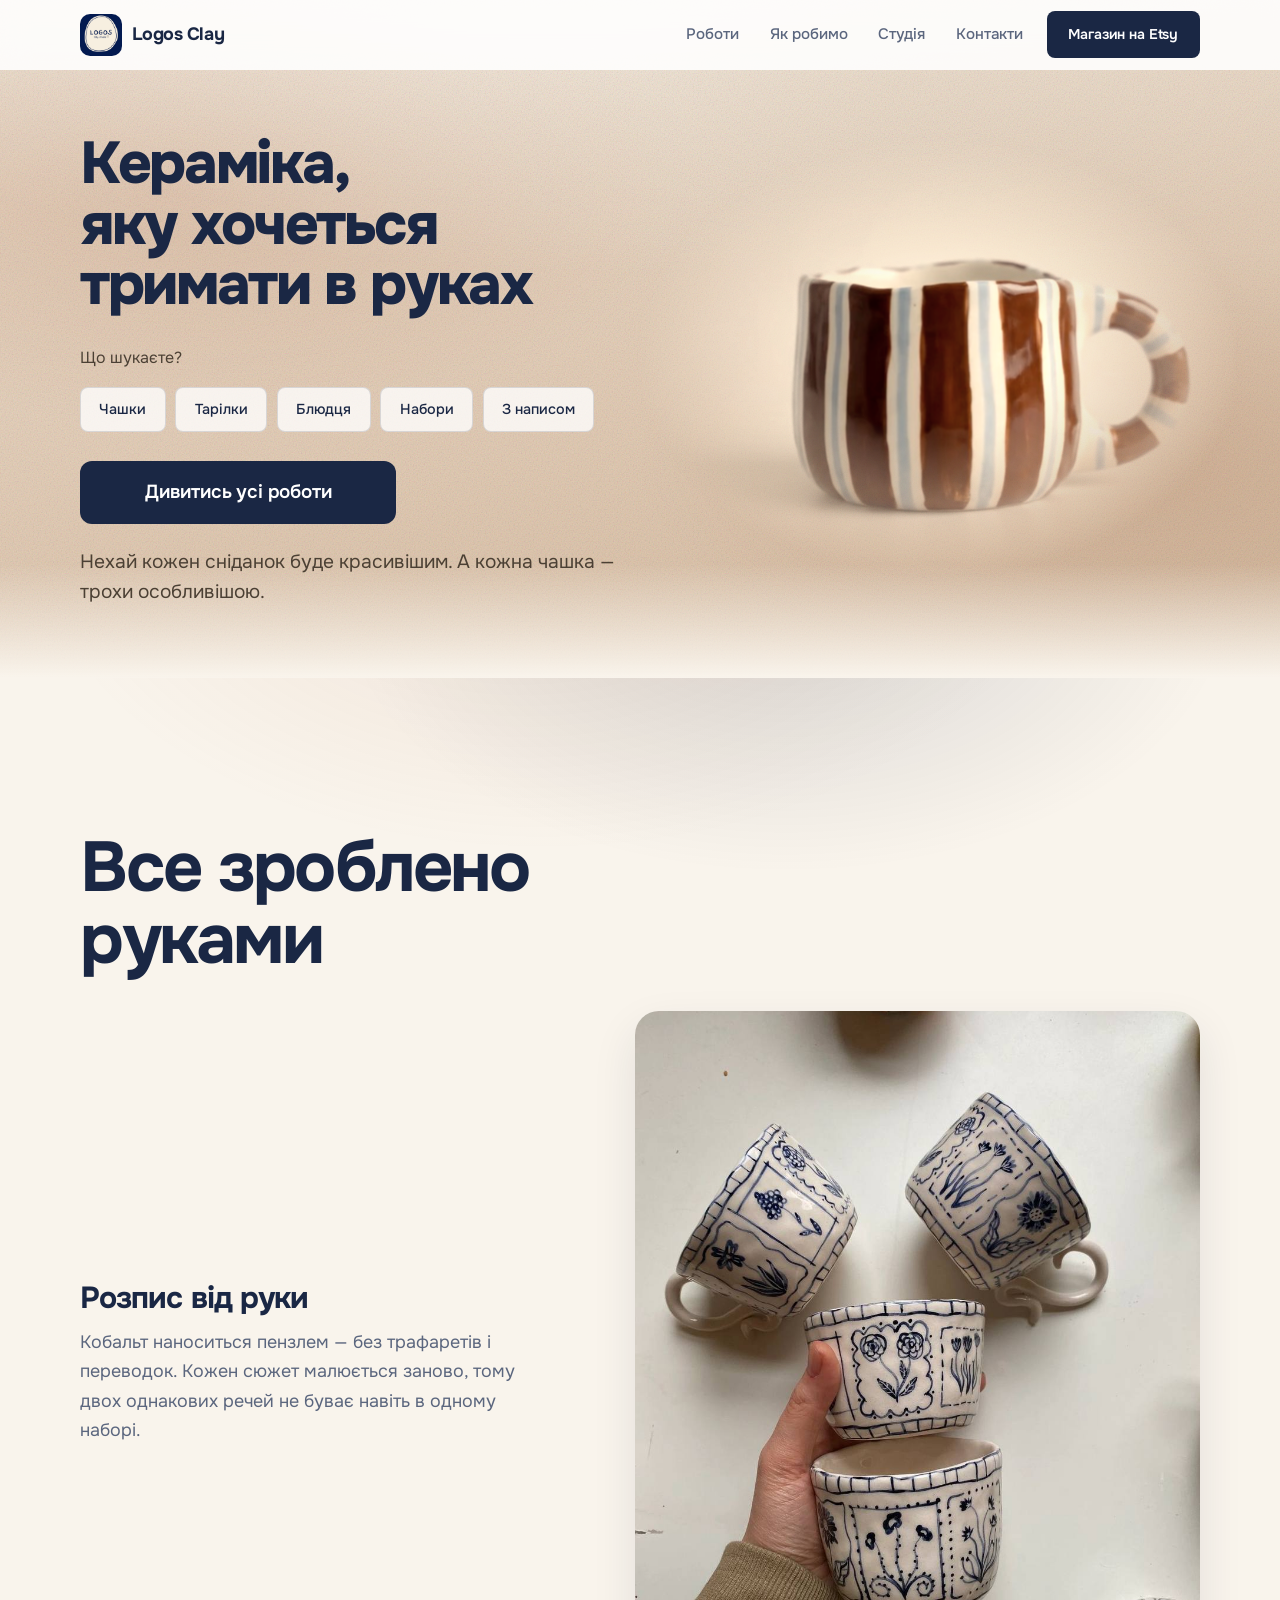
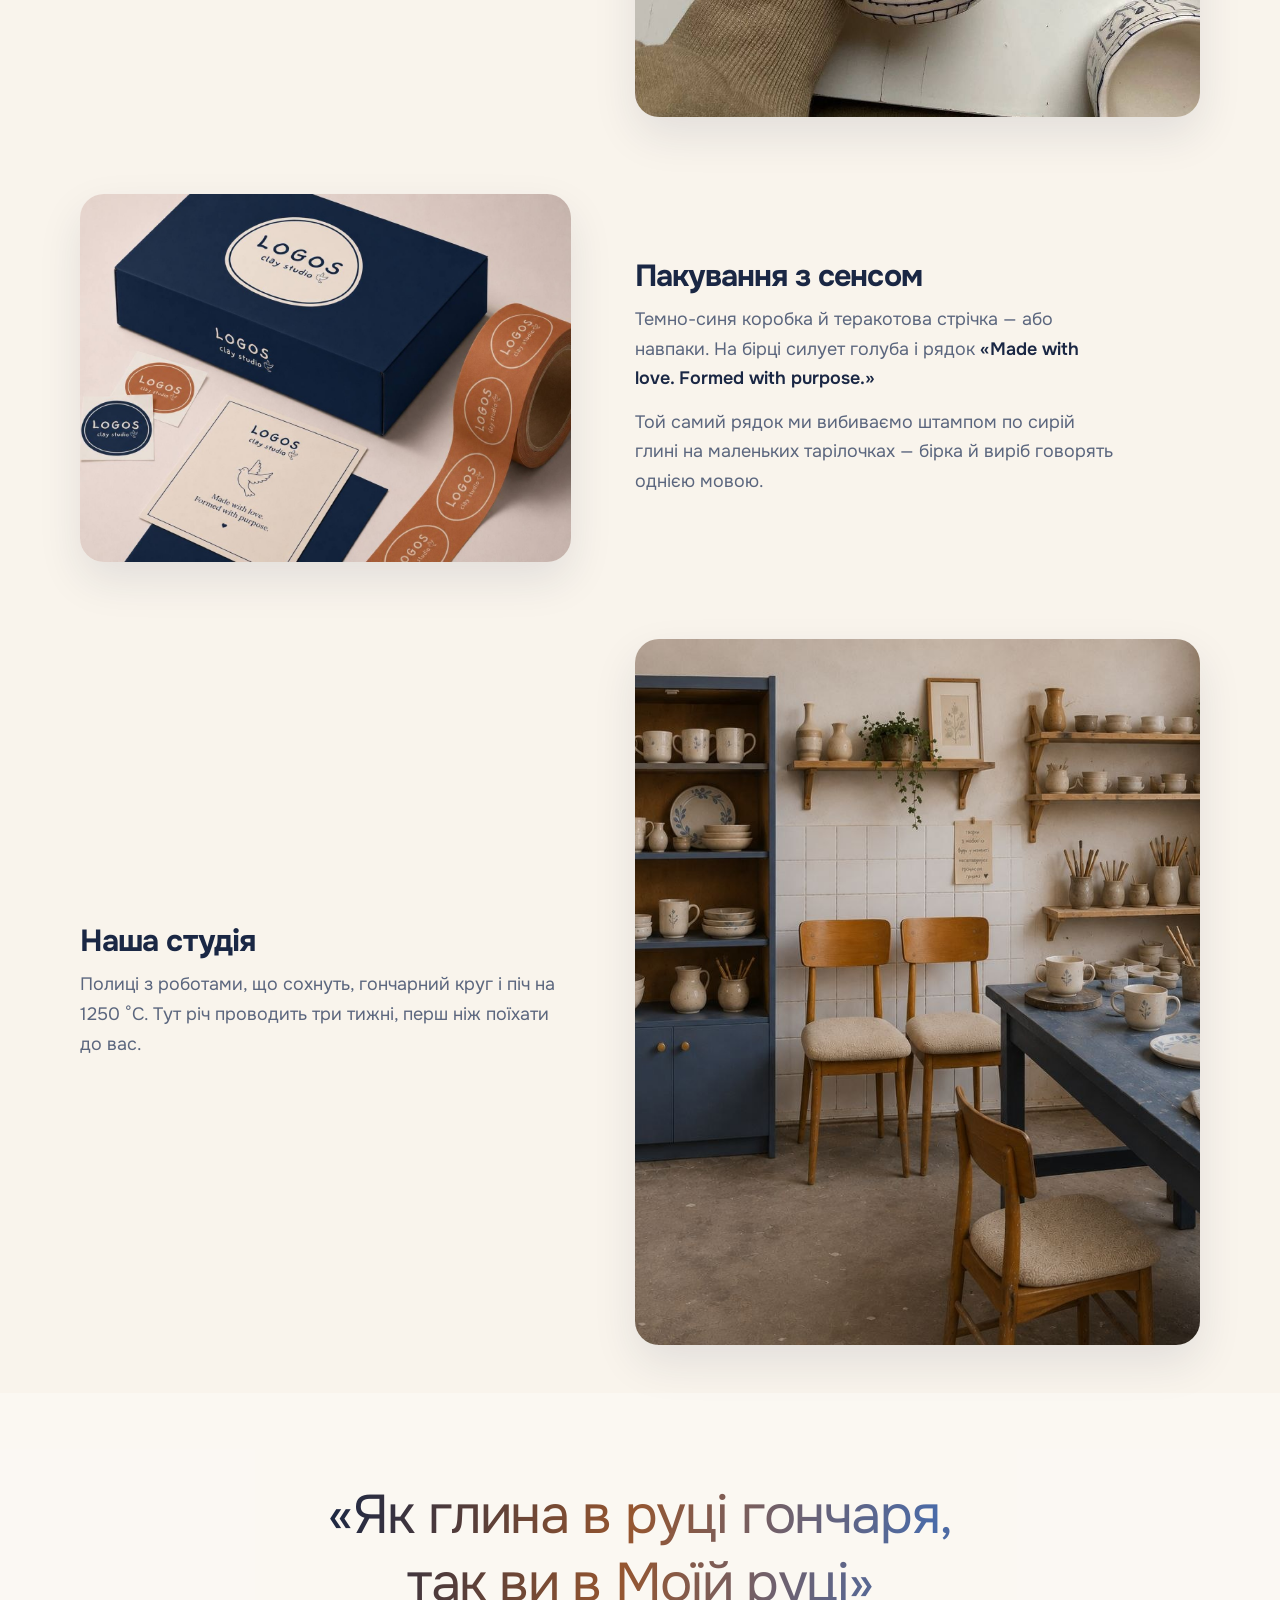
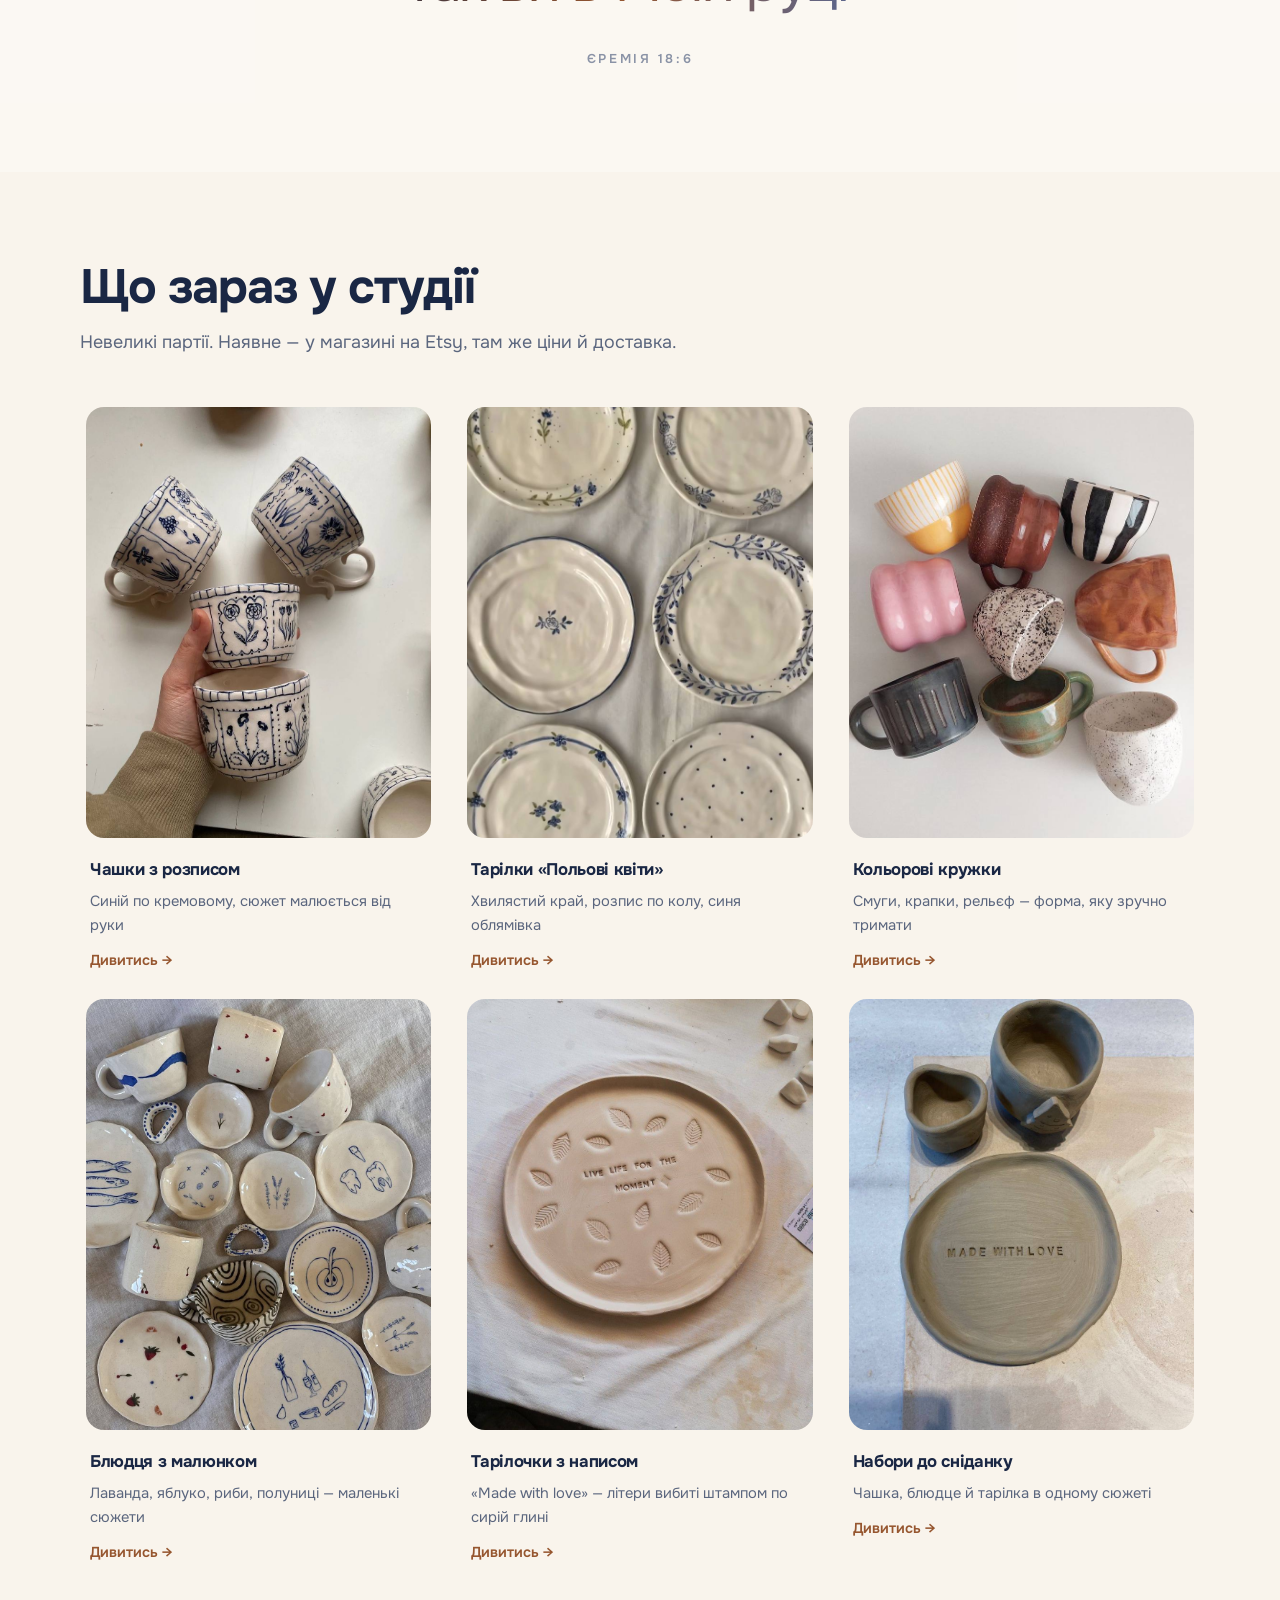
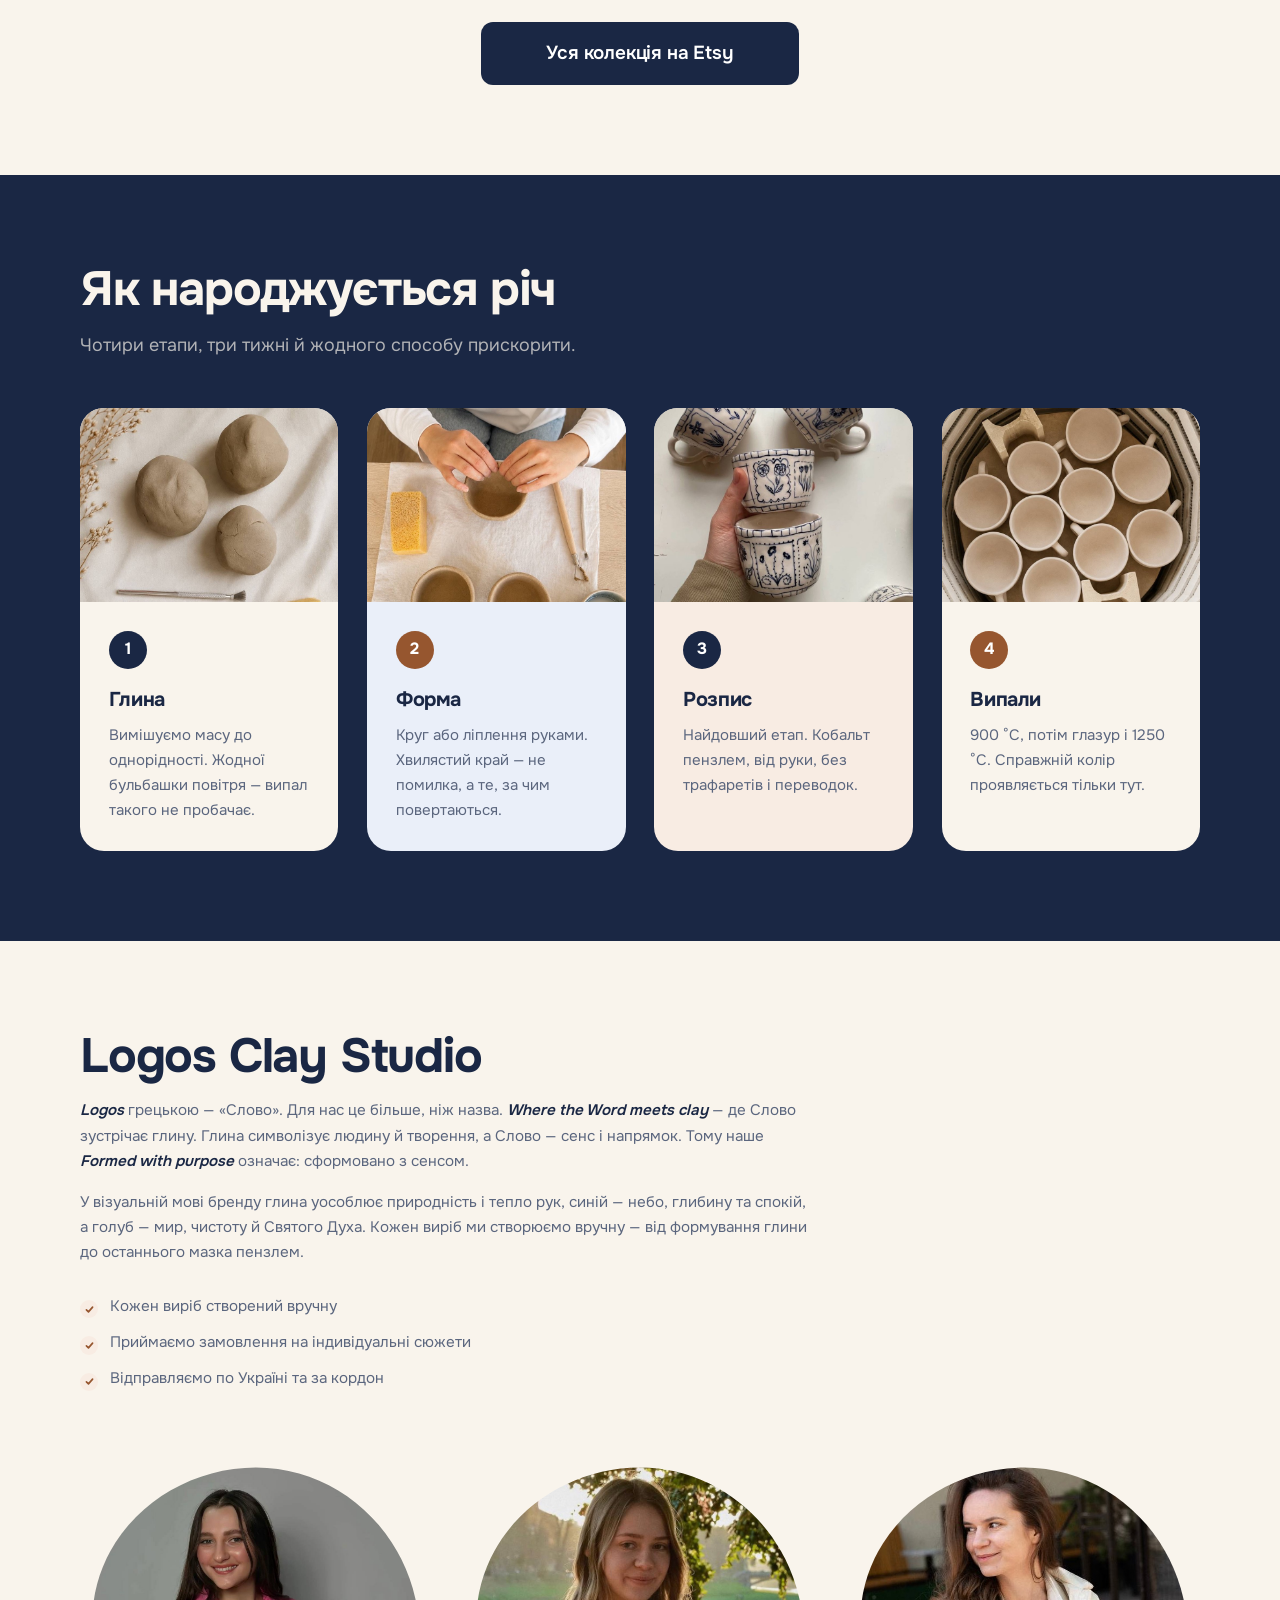
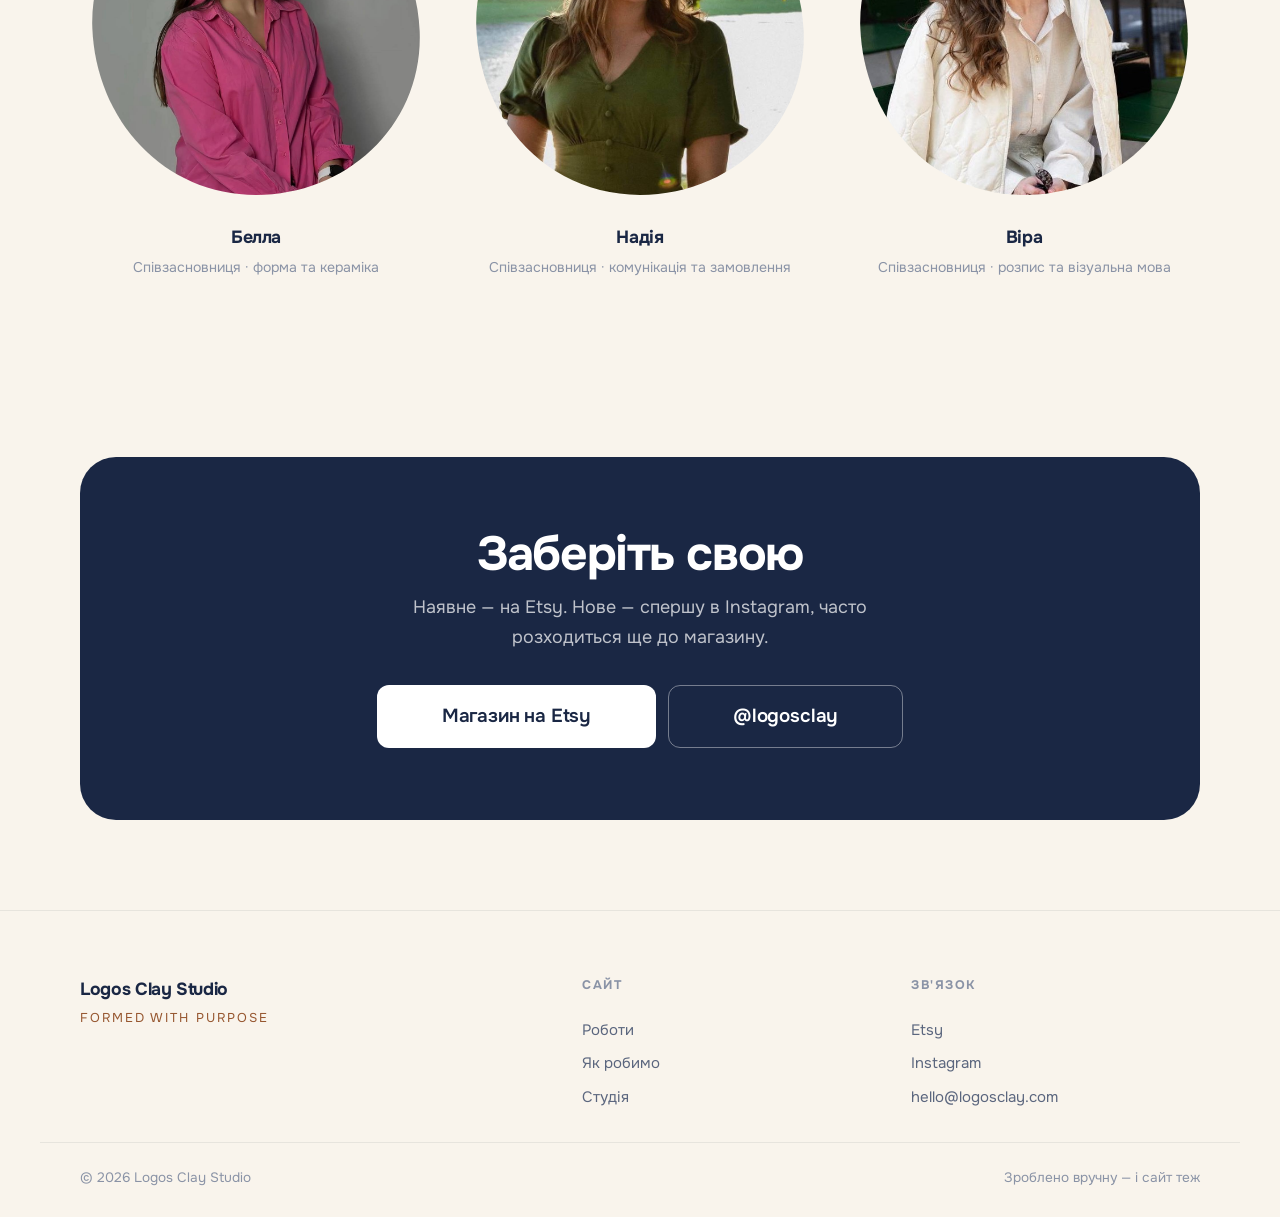
==== commit 17ed5ab4: "Інтерактивна чашка та глиняний hero Головний екран став двоколонковим: текст ліворуч, чашка праворуч" ====
--- a/index.html
+++ b/index.html
@@ -1,735 +1,381 @@
-<!doctype html>
-<html lang="de">
+<!DOCTYPE html>
+<html lang="uk">
 <head>
-<meta charset="utf-8">
+<meta charset="UTF-8">
 <meta name="viewport" content="width=device-width, initial-scale=1">
-<title data-i18n="meta.title">PÉONIA Studio — Pfingstrosen für Floristen und private Anlässe</title>
-<meta name="description" data-i18n="meta.desc" data-i18n-attr="content" content="Premium-Pfingstrosen aus dem Breisgau. Feldfrisch geschnitten, in 24 Stunden deutschlandweit geliefert. Für Hochzeiten, private Anlässe und für Floristen mit festen Wochenkontingenten.">
-<meta name="theme-color" content="#FAFAEC">
-<link rel="icon" href="favicon.svg" type="image/svg+xml">
+
+<title>Logos Clay Studio — кераміка ручної роботи</title>
+<meta name="description" content="Logos Clay Studio — українська студія кераміки. Чашки, тарілки й блюдця з кобальтовим розписом від руки. Formed with purpose.">
+
 <meta property="og:type" content="website">
-<meta property="og:title" content="PÉONIA Studio — Pfingstrosen für Floristen und private Anlässe">
-<meta property="og:description" content="Feldfrisch geschnittene Pfingstrosen, in 24 Stunden bei Ihnen. Vierzehn Sorten, Kühlkette ohne Lücke.">
-<meta property="og:image" content="assets/img/bouquet-hero.webp?r=2">
-<meta property="og:locale" content="de_DE">
-<link rel="alternate" hreflang="de" href="?lang=de">
-<link rel="alternate" hreflang="uk" href="?lang=uk">
+<meta property="og:locale" content="uk_UA">
+<meta property="og:site_name" content="Logos Clay Studio">
+<meta property="og:title" content="Logos Clay Studio — кераміка ручної роботи">
+<meta property="og:description" content="Кобальтовий розпис від руки. Посуд, який робиться три тижні й живе десятиліттями.">
+<meta property="og:url" content="https://logosclay.com/">
+<meta property="og:image" content="https://logosclay.com/assets/img/og-image.jpg">
+<meta name="twitter:card" content="summary_large_image">
+<meta name="twitter:title" content="Logos Clay Studio">
+<meta name="twitter:description" content="Кобальтовий розпис від руки. Кераміка, якою користуються щодня.">
+<meta name="twitter:image" content="https://logosclay.com/assets/img/og-image.jpg">
+<meta name="theme-color" content="#1a2744">
+
+<link rel="canonical" href="https://logosclay.com/">
+<link rel="icon" href="data:image/svg+xml,%3Csvg xmlns='http://www.w3.org/2000/svg' viewBox='0 0 1000 1000'%3E%3Crect width='1000' height='1000' rx='150' fill='%231a2744'/%3E%3Cpath d='M505 40C700 34 905 200 934 470 960 716 800 962 528 966 268 970 92 800 62 545 34 305 285 46 505 40Z' fill='%23f5efe3'/%3E%3Cpath d='M505 72C686 66 878 224 906 476 930 708 782 934 528 938 284 942 122 782 94 545 68 320 300 78 505 72Z' fill='none' stroke='%231a2744' stroke-width='26'/%3E%3C/svg%3E">
+
 <link rel="preconnect" href="https://fonts.googleapis.com">
 <link rel="preconnect" href="https://fonts.gstatic.com" crossorigin>
-<link href="https://fonts.googleapis.com/css2?family=Jost:ital,wght@0,300;0,400;0,500;1,300;1,400&family=Pinyon+Script&display=swap" rel="stylesheet">
-<link rel="stylesheet" href="assets/css/styles.css?v=27">
+<link href="https://fonts.googleapis.com/css2?family=Onest:wght@400;500;600;700;800&display=swap" rel="stylesheet">
+
+<link rel="stylesheet" href="assets/css/style.css">
+
+<script type="application/ld+json">
+{
+  "@context":"https://schema.org","@type":"Store",
+  "name":"Logos Clay Studio","alternateName":"Logos Clay","slogan":"Formed with purpose",
+  "description":"Українська студія кераміки ручної роботи з кобальтовим розписом від руки.",
+  "url":"https://logosclay.com/","email":"hello@logosclay.com",
+  "sameAs":["https://www.instagram.com/logosclay/","https://www.etsy.com/shop/LogosClay"],
+  "makesOffer":{"@type":"Offer","itemOffered":{"@type":"Product","name":"Кераміка ручної роботи","category":"Handmade ceramics"}}
+}
+</script>
 </head>
 <body>
-<div class="sponge" id="sponge" role="dialog" aria-label="Intro">
-  <canvas id="sponge-canvas" aria-hidden="true"></canvas>
-  <p class="sponge__hint" id="sponge-hint" data-i18n="sponge.hint">Bildschirm freiwischen</p>
-  <button type="button" class="sponge__skip" id="sponge-skip" data-i18n="sponge.skip">Überspringen</button>
+
+<svg class="svg-defs" aria-hidden="true" focusable="false"><defs>
+  <clipPath id="egg" clipPathUnits="objectBoundingBox">
+    <path d="M.5.035c.245 0 .455.2.465.465s-.205.465-.465.465S.045.755.035.49.255.035.5.035Z"/>
+  </clipPath>
+</defs></svg>
+
+<a class="skip-link" href="#main">Перейти до вмісту</a>
+
+<!-- ============ HEADER ============ -->
+<header class="header" id="header">
+  <div class="header__inner">
+
+    <a class="brand" href="#top" aria-label="Logos Clay Studio — на початок">
+      <img class="brand__logo" src="assets/img/logo.png" alt="Logos Clay Studio" width="400" height="400">
+      <span class="brand__name">Logos Clay</span>
+    </a>
+
+    <nav class="nav" id="nav" aria-label="Головна навігація">
+      <a href="#works">Роботи</a>
+      <a href="#how">Як робимо</a>
+      <a href="#studio">Студія</a>
+      <a href="#contact">Контакти</a>
+    </nav>
+
+    <div class="header__cta">
+      <a class="btn btn--primary btn--sm" href="https://www.etsy.com/shop/LogosClay" target="_blank" rel="noopener">Магазин на Etsy</a>
+    </div>
+
+    <button class="burger" id="burger" type="button" aria-label="Меню" aria-expanded="false" aria-controls="nav">
+      <span></span><span></span>
+    </button>
+
+  </div>
+</header>
+
+<main id="main">
+
+<!-- ============ HERO ============ -->
+<section class="hero" id="top">
+  <div class="wrap hero__inner">
+
+    <div class="hero__text">
+      <h1 class="hero__title">Кераміка,<br>яку хочеться<br>тримати в руках</h1>
+
+      <p class="hero__sub">Що шукаєте?</p>
+
+      <ul class="chips">
+        <li><a href="#works">Чашки</a></li>
+        <li><a href="#works">Тарілки</a></li>
+        <li><a href="#works">Блюдця</a></li>
+        <li><a href="#works">Набори</a></li>
+        <li><a href="#works">З написом</a></li>
+      </ul>
+
+      <a class="btn btn--primary btn--lg" href="https://www.etsy.com/shop/LogosClay" target="_blank" rel="noopener">Дивитись усі роботи</a>
+      <p class="hero__note">Нехай кожен сніданок буде красивішим. А кожна чашка — трохи особливішою.</p>
+    </div>
+
+    <!-- інтерактивний об'єкт: чашка обертається сама,
+         реагує нахилом на курсор і кутом/масштабом на скрол -->
+    <div class="mug" id="mug" aria-hidden="true">
+      <div class="mug__stage" id="mugStage">
+        <video class="mug__video" id="mugVideo"
+               src="assets/video/mug.mp4"
+               poster="assets/img/mug-poster.jpg"
+               autoplay muted loop playsinline preload="auto"></video>
+      </div>
+      <p class="mug__hint" id="mugHint">поведіть курсором</p>
+    </div>
+
+  </div>
+</section>
+
+<!-- ============ ДЕТАЛІ ============ -->
+<section class="section section--tight-b" id="why">
+  <div class="wrap">
+
+    <h2 class="h2 feat__head reveal">Все зроблено<br>руками</h2>
+
+    <div class="feat reveal">
+      <div class="feat__text">
+        <h3>Розпис від руки</h3>
+        <p>Кобальт наноситься пензлем — без трафаретів і переводок. Кожен сюжет малюється заново, тому двох однакових речей не буває навіть в одному наборі.</p>
+      </div>
+      <figure class="shot feat__shot" data-file="work-cups.jpg">
+        <img src="assets/img/work-cups.jpg" alt="Чашки з кобальтовим розписом" loading="lazy">
+      </figure>
+    </div>
+
+    <div class="feat feat--flip reveal">
+      <div class="feat__text">
+        <h3>Пакування з сенсом</h3>
+        <p>Темно-синя коробка й теракотова стрічка — або навпаки. На бірці силует голуба і рядок <em>«Made with love. Formed with purpose.»</em></p>
+        <p>Той самий рядок ми вибиваємо штампом по сирій глині на маленьких тарілочках — бірка й виріб говорять однією мовою.</p>
+      </div>
+      <figure class="shot feat__shot feat__shot--wide" data-file="packaging.jpg">
+        <img src="assets/img/packaging.jpg" alt="Темно-синя коробка з теракотовою стрічкою й біркою" loading="lazy">
+      </figure>
+    </div>
+
+    <div class="feat reveal">
+      <div class="feat__text">
+        <h3>Наша студія</h3>
+        <p>Полиці з роботами, що сохнуть, гончарний круг і піч на 1250 °C. Тут річ проводить три тижні, перш ніж поїхати до вас.</p>
+      </div>
+      <figure class="shot feat__shot" data-file="studio.jpg">
+        <img src="assets/img/studio.jpg" alt="Студія: полиці з керамікою та піч" loading="lazy">
+      </figure>
+    </div>
+
+  </div>
+</section>
+
+<!-- ============ ВІРШ ============ -->
+<section class="verse" aria-label="Вірш, що лежить в основі бренду">
+  <div class="wrap verse__inner reveal">
+    <blockquote class="verse__text shimmer">«Як глина в руці гончаря,<br>так ви в Моїй руці»</blockquote>
+    <p class="verse__src">Єремія 18:6</p>
+  </div>
+</section>
+
+<!-- ============ РОБОТИ ============ -->
+<section class="section" id="works">
+  <div class="wrap">
+
+    <div class="head reveal">
+      <h2 class="h2">Що зараз у студії</h2>
+      <p class="head__lead">Невеликі партії. Наявне — у магазині на Etsy, там же ціни й доставка.</p>
+    </div>
+
+    <ul class="cards cards--3 works">
+
+      <li class="work reveal">
+        <button class="work__btn" type="button" data-title="Чашки з кобальтовим розписом">
+          <figure class="shot" data-file="work-cups.jpg"><img src="assets/img/work-cups.jpg" alt="Чашки з кобальтовим розписом" loading="lazy"></figure>
+          <span class="work__body"><b>Чашки з розписом</b><i>Синій по кремовому, сюжет малюється від руки</i><em>Дивитись →</em></span>
+        </button>
+      </li>
+
+      <li class="work reveal">
+        <button class="work__btn" type="button" data-title="Тарілки «Польові квіти»">
+          <figure class="shot" data-file="work-plates.jpg"><img src="assets/img/work-plates.jpg" alt="Тарілки з квітковим розписом" loading="lazy"></figure>
+          <span class="work__body"><b>Тарілки «Польові квіти»</b><i>Хвилястий край, розпис по колу, синя облямівка</i><em>Дивитись →</em></span>
+        </button>
+      </li>
+
+      <li class="work reveal">
+        <button class="work__btn" type="button" data-title="Кольорові кружки">
+          <figure class="shot" data-file="work-mugs.jpg"><img src="assets/img/work-mugs.jpg" alt="Кольорові кружки різних форм" loading="lazy"></figure>
+          <span class="work__body"><b>Кольорові кружки</b><i>Смуги, крапки, рельєф — форма, яку зручно тримати</i><em>Дивитись →</em></span>
+        </button>
+      </li>
+
+      <li class="work reveal">
+        <button class="work__btn" type="button" data-title="Блюдця з малюнком">
+          <figure class="shot" data-file="work-saucers.jpg"><img src="assets/img/work-saucers.jpg" alt="Блюдця з дрібними малюнками" loading="lazy"></figure>
+          <span class="work__body"><b>Блюдця з малюнком</b><i>Лаванда, яблуко, риби, полуниці — маленькі сюжети</i><em>Дивитись →</em></span>
+        </button>
+      </li>
+
+      <li class="work reveal">
+        <button class="work__btn" type="button" data-title="Тарілочки з написом">
+          <figure class="shot" data-file="work-stamped.jpg"><img src="assets/img/work-stamped.jpg" alt="Тарілочка з написом Made with love" loading="lazy"></figure>
+          <span class="work__body"><b>Тарілочки з написом</b><i>«Made with love» — літери вибиті штампом по сирій глині</i><em>Дивитись →</em></span>
+        </button>
+      </li>
+
+      <li class="work reveal">
+        <button class="work__btn" type="button" data-title="Набори до сніданку">
+          <figure class="shot" data-file="work-sets.jpg"><img src="assets/img/work-sets.jpg" alt="Набір: чашка, блюдце й тарілка" loading="lazy"></figure>
+          <span class="work__body"><b>Набори до сніданку</b><i>Чашка, блюдце й тарілка в одному сюжеті</i><em>Дивитись →</em></span>
+        </button>
+      </li>
+
+    </ul>
+
+    <p class="center reveal"><a class="btn btn--primary btn--lg" href="https://www.etsy.com/shop/LogosClay" target="_blank" rel="noopener">Уся колекція на Etsy</a></p>
+
+  </div>
+</section>
+
+<!-- ============ ЯК РОБИМО ============ -->
+<section class="section section--tint" id="how">
+  <div class="wrap">
+
+    <div class="head reveal">
+      <h2 class="h2">Як народжується річ</h2>
+      <p class="head__lead">Чотири етапи, три тижні й жодного способу прискорити.</p>
+    </div>
+
+    <ol class="steps reveal">
+      <li>
+        <figure class="shot steps__shot" data-file="step-1.jpg">
+          <img src="assets/img/step-1.jpg" alt="Сира глина перед формуванням" loading="lazy">
+        </figure>
+        <div class="steps__body">
+          <span class="steps__n">1</span>
+          <h3>Глина</h3>
+          <p>Вимішуємо масу до однорідності. Жодної бульбашки повітря — випал такого не пробачає.</p>
+        </div>
+      </li>
+      <li>
+        <figure class="shot steps__shot" data-file="step-2.jpg">
+          <img src="assets/img/step-2.jpg" alt="Руки за гончарним кругом" loading="lazy">
+        </figure>
+        <div class="steps__body">
+          <span class="steps__n">2</span>
+          <h3>Форма</h3>
+          <p>Круг або ліплення руками. Хвилястий край — не помилка, а те, за чим повертаються.</p>
+        </div>
+      </li>
+      <li>
+        <figure class="shot steps__shot" data-file="step-3.jpg">
+          <img src="assets/img/step-3.jpg" alt="Чашки з кобальтовим розписом" loading="lazy">
+        </figure>
+        <div class="steps__body">
+          <span class="steps__n">3</span>
+          <h3>Розпис</h3>
+          <p>Найдовший етап. Кобальт пензлем, від руки, без трафаретів і переводок.</p>
+        </div>
+      </li>
+      <li>
+        <figure class="shot steps__shot" data-file="step-4.jpg">
+          <img src="assets/img/step-4.jpg" alt="Готові глазуровані тарілки" loading="lazy">
+        </figure>
+        <div class="steps__body">
+          <span class="steps__n">4</span>
+          <h3>Випали</h3>
+          <p>900 °C, потім глазур і 1250 °C. Справжній колір проявляється тільки тут.</p>
+        </div>
+      </li>
+    </ol>
+
+  </div>
+</section>
+
+<!-- ============ СТУДІЯ ============ -->
+<section class="section" id="studio">
+  <div class="wrap">
+
+    <div class="studio__text reveal">
+      <h2 class="h2">Logos Clay Studio</h2>
+
+      <p><em>Logos</em> грецькою — «Слово». Для нас це більше, ніж назва. <em>Where the Word meets clay</em> — де Слово зустрічає глину. Глина символізує людину й творення, а Слово — сенс і напрямок. Тому наше <em>Formed with purpose</em> означає: сформовано з сенсом.</p>
+
+      <p>У візуальній мові бренду глина уособлює природність і тепло рук, синій — небо, глибину та спокій, а голуб — мир, чистоту й Святого Духа. Кожен виріб ми створюємо вручну — від формування глини до останнього мазка пензлем.</p>
+
+      <ul class="ticks">
+        <li>Кожен виріб створений вручну</li>
+        <li>Приймаємо замовлення на індивідуальні сюжети</li>
+        <li>Відправляємо по Україні та за кордон</li>
+      </ul>
+    </div>
+
+    <ul class="team reveal">
+      <li>
+        <figure class="shot shot--egg" data-file="team-1.jpg">
+          <img src="assets/img/team-1.jpg" alt="Белла, власниця студії" loading="lazy">
+        </figure>
+        <p class="team__name">Белла</p>
+        <p class="team__role">Співзасновниця · форма та кераміка</p>
+      </li>
+      <li>
+        <figure class="shot shot--egg" data-file="team-2.jpg">
+          <img src="assets/img/team-2.jpg" alt="Надія, власниця студії" loading="lazy">
+        </figure>
+        <p class="team__name">Надія</p>
+        <p class="team__role">Співзасновниця · комунікація та замовлення</p>
+      </li>
+      <li>
+        <figure class="shot shot--egg" data-file="team-3.jpg">
+          <img src="assets/img/team-3.jpg" alt="Віра, власниця студії" loading="lazy">
+        </figure>
+        <p class="team__name">Віра</p>
+        <p class="team__role">Співзасновниця · розпис та візуальна мова</p>
+      </li>
+    </ul>
+
+  </div>
+</section>
+
+<!-- ============ CTA ============ -->
+<section class="section" id="contact">
+  <div class="wrap">
+    <div class="panel reveal">
+      <h2 class="panel__title">Заберіть свою</h2>
+      <p class="panel__text">Наявне — на Etsy. Нове — спершу в Instagram, часто розходиться ще до магазину.</p>
+      <div class="panel__actions">
+        <a class="btn btn--light btn--lg" href="https://www.etsy.com/shop/LogosClay" target="_blank" rel="noopener">Магазин на Etsy</a>
+        <a class="btn btn--ghost btn--lg" href="https://www.instagram.com/logosclay/" target="_blank" rel="noopener">@logosclay</a>
+      </div>
+    </div>
+  </div>
+</section>
+
+</main>
+
+<!-- ============ FOOTER ============ -->
+<footer class="footer">
+  <div class="wrap footer__inner">
+
+    <div class="footer__brand">
+      <p class="footer__name">Logos Clay Studio</p>
+      <p class="footer__tag">Formed with purpose</p>
+    </div>
+
+    <nav class="footer__col" aria-label="Навігація у футері">
+      <p class="footer__h">Сайт</p>
+      <a href="#works">Роботи</a><a href="#how">Як робимо</a><a href="#studio">Студія</a>
+    </nav>
+
+    <div class="footer__col">
+      <p class="footer__h">Зв'язок</p>
+      <a href="https://www.etsy.com/shop/LogosClay" target="_blank" rel="noopener">Etsy</a>
+      <a href="https://www.instagram.com/logosclay/" target="_blank" rel="noopener">Instagram</a>
+      <a href="mailto:hello@logosclay.com">hello@logosclay.com</a>
+    </div>
+
+  </div>
+  <div class="wrap footer__bottom">
+    <p>© <span id="year">2026</span> Logos Clay Studio</p>
+    <p>Зроблено вручну — і сайт теж</p>
+  </div>
+</footer>
+
+<!-- ============ LIGHTBOX ============ -->
+<div class="lightbox" id="lightbox" role="dialog" aria-modal="true" aria-label="Перегляд роботи" hidden>
+  <button class="lightbox__close" id="lightboxClose" type="button" aria-label="Закрити">&times;</button>
+  <figure class="lightbox__figure">
+    <div class="lightbox__body" id="lightboxBody"></div>
+    <figcaption class="lightbox__cap" id="lightboxCap"></figcaption>
+  </figure>
 </div>
 
-
-<a class="skip" href="#main" data-i18n="a11y.skip">Zum Inhalt springen</a>
-
-<!-- P1 «Завіса»: рвана маска-вінок змиває темний шар і відкриває hero -->
-
-
-<header class="head" id="head">
-  <div class="head__in">
-    <a class="mark" href="#top" aria-label="PÉONIA Studio">PÉONIA<span class="mark__sub">Studio</span></a>
-    <nav class="nav" id="nav" aria-label="Hauptnavigation">
-      <a href="#sorten" data-i18n="nav.sorten">Sorten</a>
-      <a href="#kunden" data-i18n="nav.kunden">Für Sie</a>
-      <a href="#b2b" data-i18n="nav.b2b">Floristen</a>
-      <a href="#galerie" data-i18n="nav.galerie">Galerie</a>
-      <a href="#ueber" data-i18n="nav.ueber">Über uns</a>
-    </nav>
-    <div class="head__end">
-      <button type="button" class="lang" id="lang-toggle"
-              aria-label="Sprache wechseln: Ukrainisch"
-              data-i18n="a11y.lang" data-i18n-attr="aria-label">
-        <svg class="lang__globe" viewBox="0 0 24 24" fill="none" stroke="currentColor"
-             stroke-width="1.1" aria-hidden="true" focusable="false">
-          <circle cx="12" cy="12" r="9"/>
-          <path d="M3 12h18"/>
-          <path d="M12 3c2.4 2.6 3.7 5.6 3.7 9s-1.3 6.4-3.7 9c-2.4-2.6-3.7-5.6-3.7-9S9.6 5.6 12 3z"/>
-        </svg>
-        <span class="lang__now" id="lang-now">DE</span>
-      </button>
-      <a class="pill pill--ink" href="#kontakt" data-i18n="nav.cta">Anfrage</a>
-      <button type="button" class="burger" id="burger" aria-expanded="false" aria-controls="nav" aria-label="Menü öffnen" data-i18n-attr="aria-label" data-i18n="a11y.menu">
-        <span></span><span></span>
-      </button>
-    </div>
-  </div>
-</header>
-
-<main id="main">
-
-<!-- ══ HERO — P2: тип, вирізане суцвіття між рядками, кругла плашка ══ -->
-<section class="hero" id="top">
-  <div class="hero__in">
-    <p class="micro hero__eyebrow" data-i18n="hero.eyebrow">01 / PÉONIA Studio — Deutschland</p>
-    <p class="hero__note hero__note--tr" data-i18n="hero.note">Feldfrisch geschnitten im Breisgau, in 24 Stunden bei Ihnen.</p>
-
-    <h1 class="hero__t">
-      <span class="hero__l1" data-i18n="hero.t1">Pfingstrosen</span>
-      <span class="hero__l2">
-        <span data-i18n="hero.t2a">für</span>
-        <em class="sw" data-i18n="hero.t2">Ihre</em>
-        <span data-i18n="hero.t3">Momente</span>
-      </span>
-    </h1>
-
-    <a class="hero__badge" href="#sorten">
-      <span data-i18n="hero.badge1">Zum</span>
-      <span data-i18n="hero.badge2">Katalog</span>
-    </a>
-
-    <div class="hero__cluster">
-      <img class="hero__bl hero__bl--l" src="assets/img/bloom-coral.webp?r=2" alt=""
-           width="768" height="762" loading="eager" aria-hidden="true">
-      <img class="hero__bl hero__bl--r" src="assets/img/bloom-blush.webp?r=2" alt=""
-           width="833" height="718" loading="eager" aria-hidden="true">
-      <img class="hero__bl hero__bl--c" src="assets/img/bloom-pink.webp?r=2"
-           alt="Aufgeblühte Pfingstrose in kräftigem Pink"
-           width="798" height="775" fetchpriority="high"
-           data-i18n-attr="alt" data-i18n="hero.alt">
-    </div>
-
-    <p class="hero__note hero__note--br" data-i18n="hero.lead">Für Hochzeiten und private Anlässe — und für Floristen, die sich auf gleichbleibende Qualität verlassen müssen.</p>
-
-    <div class="hero__foot">
-      <a class="pill pill--ink" href="#sorten" data-i18n="hero.cta1">Sorten ansehen</a>
-      <a class="pill pill--ghost" href="#b2b" data-i18n="hero.cta2">Preisliste für Floristen</a>
-    </div>
-  </div>
-
-  <a class="hero__scroll" href="#vorteile"><span data-i18n="hero.scroll">Scrollen</span></a>
-</section>
-
-<!-- ══ ПЕРЕВАГИ — рівна сітка ══ -->
-<section class="sec sec--pale" id="vorteile" aria-labelledby="vorteile-t">
-  <div class="wrap">
-    <p class="micro c" data-i18n="adv.eyebrow">02 / Warum PÉONIA</p>
-    <h2 class="d-l c" id="vorteile-t"><em class="sw" data-i18n="adv.title.sw">W</em><span data-i18n="adv.title">as uns unterscheidet</span></h2>
-    <ol class="agrid">
-      <li class="acard">
-        <span class="acard__n">01</span>
-        <h3 data-i18n="adv.1.t">Schnitt am Morgen</h3>
-        <p data-i18n="adv.1.d">Wir schneiden erst, wenn Ihre Bestellung steht. Zwischen Feld und Vase liegen selten mehr als 24 Stunden.</p>
-      </li>
-      <li class="acard">
-        <span class="acard__n">02</span>
-        <h3 data-i18n="adv.2.t">Kühlkette ohne Lücke</h3>
-        <p data-i18n="adv.2.d">Von der Ernte bis zur Übergabe durchgehend 2–4 °C. Das sind zwei bis drei Tage mehr Vasenleben.</p>
-      </li>
-      <li class="acard">
-        <span class="acard__n">03</span>
-        <h3 data-i18n="adv.3.t">Ausgesuchte Sorten</h3>
-        <p data-i18n="adv.3.d">Vierzehn Sorten, ausgewählt nach Blütenform, Duft und Haltbarkeit — nicht nach Ertrag pro Quadratmeter.</p>
-      </li>
-      <li class="acard">
-        <span class="acard__n">04</span>
-        <h3 data-i18n="adv.4.t">Sortierung nach Reifegrad</h3>
-        <p data-i18n="adv.4.d">Sie bestimmen, ob die Knospen am Liefertag öffnen oder erst drei Tage später.</p>
-      </li>
-      <li class="acard">
-        <span class="acard__n">05</span>
-        <h3 data-i18n="adv.5.t">Eine feste Ansprechperson</h3>
-        <p data-i18n="adv.5.d">Ein Name, eine Nummer, Antwort am selben Werktag. Kein Ticketsystem, kein Callcenter.</p>
-      </li>
-      <li class="acard">
-        <span class="acard__n">06</span>
-        <h3 data-i18n="adv.6.t">Verlässliche Mengen</h3>
-        <p data-i18n="adv.6.d">Wochenkontingente werden vor Saisonbeginn reserviert und auch in der Spitze gehalten.</p>
-      </li>
-    </ol>
-  </div>
-</section>
-
-<!-- ══ КАТАЛОГ СОРТІВ — перекриті картки, клік відкриває опис ══ -->
-<section class="sec sec--mid" id="sorten" aria-labelledby="sorten-t">
-  <div class="wrap">
-    <p class="micro c" data-i18n="var.eyebrow">03 / Katalog</p>
-    <h2 class="d-l c" id="sorten-t"><em class="sw" data-i18n="var.title.sw">U</em><span data-i18n="var.title">nsere Sorten</span></h2>
-    <p class="isle isle--c" data-i18n="var.note">Alle vierzehn Sorten der laufenden Saison. Tippen Sie auf eine Blüte — sie öffnet sich bildschirmfüllend.</p>
-  </div>
-
-  <div class="wheel" id="wheel">
-    <div class="wheel__track" id="wheel-track">
-        <button type="button" class="wcard" data-v="0" aria-label="Sarah Bernhardt">
-          <span class="wcard__ph wcard__ph--a">
-            <img src="assets/img/bloom-blush.webp?r=2" alt="" width="985" height="743" loading="lazy" aria-hidden="true">
-          </span>
-          <span class="wcard__name">Sarah Bernhardt</span>
-        </button>
-        <button type="button" class="wcard" data-v="1" aria-label="Coral Charm">
-          <span class="wcard__ph wcard__ph--b">
-            <img src="assets/img/bloom-coral.webp?r=2" alt="" width="980" height="973" loading="lazy" aria-hidden="true">
-          </span>
-          <span class="wcard__name">Coral Charm</span>
-        </button>
-        <button type="button" class="wcard" data-v="2" aria-label="Duchesse de Nemours">
-          <span class="wcard__ph wcard__ph--c">
-            <img src="assets/img/bloom-white.webp?r=2" alt="" width="950" height="768" loading="lazy" aria-hidden="true">
-          </span>
-          <span class="wcard__name">Duchesse de Nemours</span>
-        </button>
-        <button type="button" class="wcard" data-v="3" aria-label="Red Charm">
-          <span class="wcard__ph wcard__ph--d">
-            <img src="assets/img/bloom-carmine.webp?r=2" alt="" width="957" height="959" loading="lazy" aria-hidden="true">
-          </span>
-          <span class="wcard__name">Red Charm</span>
-        </button>
-        <button type="button" class="wcard" data-v="4" aria-label="Bowl of Beauty">
-          <span class="wcard__ph wcard__ph--a">
-            <img src="assets/img/bloom-cream.webp?r=2" alt="" width="1042" height="1100" loading="lazy" aria-hidden="true">
-          </span>
-          <span class="wcard__name">Bowl of Beauty</span>
-        </button>
-        <button type="button" class="wcard" data-v="5" aria-label="Festiva Maxima">
-          <span class="wcard__ph wcard__ph--b">
-            <img src="assets/img/bloom-rose.webp?r=2" alt="" width="645" height="1100" loading="lazy" aria-hidden="true">
-          </span>
-          <span class="wcard__name">Festiva Maxima</span>
-        </button>
-        <button type="button" class="wcard" data-v="6" aria-label="Mary Nicholls">
-          <span class="wcard__ph wcard__ph--c">
-            <img src="assets/img/variety-mary-nicholls.webp?r=2" alt="" width="651" height="657" loading="lazy" aria-hidden="true">
-          </span>
-          <span class="wcard__name">Mary Nicholls</span>
-        </button>
-        <button type="button" class="wcard" data-v="7" aria-label="Christmas Velvet">
-          <span class="wcard__ph wcard__ph--d">
-            <img src="assets/img/variety-christmas-velvet.webp?r=2" alt="" width="845" height="893" loading="lazy" aria-hidden="true">
-          </span>
-          <span class="wcard__name">Christmas Velvet</span>
-        </button>
-        <button type="button" class="wcard" data-v="8" aria-label="Snow Mountain">
-          <span class="wcard__ph wcard__ph--a">
-            <img src="assets/img/variety-snow-mountain.webp?r=2" alt="" width="578" height="502" loading="lazy" aria-hidden="true">
-          </span>
-          <span class="wcard__name">Snow Mountain</span>
-        </button>
-        <button type="button" class="wcard" data-v="9" aria-label="Big Ben">
-          <span class="wcard__ph wcard__ph--b">
-            <img src="assets/img/variety-big-ben.webp?r=2" alt="" width="545" height="524" loading="lazy" aria-hidden="true">
-          </span>
-          <span class="wcard__name">Big Ben</span>
-        </button>
-        <button type="button" class="wcard" data-v="10" aria-label="Peter Brand">
-          <span class="wcard__ph wcard__ph--c">
-            <img src="assets/img/variety-peter-brand.webp?r=2" alt="" width="538" height="518" loading="lazy" aria-hidden="true">
-          </span>
-          <span class="wcard__name">Peter Brand</span>
-        </button>
-        <button type="button" class="wcard" data-v="11" aria-label="Buckeye Belle">
-          <span class="wcard__ph wcard__ph--d">
-            <img src="assets/img/variety-buckeye-belle.webp?r=2" alt="" width="542" height="520" loading="lazy" aria-hidden="true">
-          </span>
-          <span class="wcard__name">Buckeye Belle</span>
-        </button>
-        <button type="button" class="wcard" data-v="12" aria-label="Catharina Fontijn">
-          <span class="wcard__ph wcard__ph--a">
-            <img src="assets/img/variety-catharina-fontijn.webp?r=2" alt="" width="590" height="541" loading="lazy" aria-hidden="true">
-          </span>
-          <span class="wcard__name">Catharina Fontijn</span>
-        </button>
-        <button type="button" class="wcard" data-v="13" aria-label="Jacorma">
-          <span class="wcard__ph wcard__ph--b">
-            <img src="assets/img/variety-jacorma.webp?r=2" alt="" width="613" height="639" loading="lazy" aria-hidden="true">
-          </span>
-          <span class="wcard__name">Jacorma</span>
-        </button>
-    </div>
-  </div>
-  <p class="wheel__hint micro" data-i18n="var.hint">Ziehen oder auf eine Blüte tippen</p>
-
-  <div class="stack__cta">
-    <a class="pill pill--ink" href="#kontakt">
-      <span data-i18n="var.cta">Verfügbarkeit anfragen</span>
-      <svg viewBox="0 0 24 24" fill="none" stroke="currentColor" stroke-width="1.4"
-           aria-hidden="true" focusable="false"><path d="M4 12h15M13 6l6 6-6 6"/></svg>
-    </a>
-    <p data-i18n="var.ctanote">vierzehn Sorten, Verfügbarkeit wöchentlich aktualisiert</p>
-  </div>
-</section>
-
-<!-- ══ ПРИВАТНИМ / ФЛОРИСТАМ — P7 «Триптих» 35/30/35 ══ -->
-<section class="tri" id="kunden" aria-labelledby="kunden-t">
-  <h2 class="vh" id="kunden-t" data-i18n="tri.title">Für private Kundinnen und für Floristen</h2>
-
-  <!-- ліворуч: яскравий акцентний ґрунт, дрібне фото, біла овальна кнопка -->
-  <div class="tri__panel tri__panel--accent">
-    <p class="micro" data-i18n="tri.a.eyebrow">Privat</p>
-    <span class="tri__thumb">
-      <img src="assets/img/bloom-blush.webp?r=2" alt="" width="833" height="718"
-           loading="lazy" aria-hidden="true">
-    </span>
-    <h3 class="tri__h"><em class="sw" data-i18n="tri.a.title.sw">F</em><span data-i18n="tri.a.title">ür Ihren Anlass</span></h3>
-    <a class="pill pill--oval" href="#kontakt" data-i18n="tri.a.cta">Strauß anfragen</a>
-  </div>
-
-  <!-- центр: велике макро-фото на весь виліт -->
-  <div class="tri__panel tri__panel--photo">
-    <img src="assets/img/panel-macro.webp?r=2" alt="Pfingstrosenknospen dicht an dicht, kurz nach dem Schnitt"
-         width="760" height="1240" loading="lazy" data-i18n-attr="alt" data-i18n="tri.b.alt">
-  </div>
-
-  <!-- праворуч: світлий ivory, курсивний заголовок, тонкий підзаголовок, опис -->
-  <div class="tri__panel tri__panel--type">
-    <span class="tri__thumb tri__thumb--sq">
-      <img src="assets/img/panel-macro-sm.webp?r=2" alt="" width="620" height="620"
-           loading="lazy" aria-hidden="true">
-    </span>
-    <p class="tri__script" data-i18n="tri.c.script">für</p>
-    <p class="tri__sub" data-i18n="tri.c.sub">Floristen</p>
-    <p class="caps tri__text" data-i18n="tri.c.text">Feste Wochenkontingente, Lieferung dienstags und freitags, Sortierung nach Ihrem Reifegrad. Staffelpreise ab 50 Stielen, Saisonreservierung ab 200.</p>
-    <a class="tri__link" href="#b2b">
-      <span data-i18n="tri.c.cta">Konditionen ansehen</span>
-      <svg viewBox="0 0 24 24" fill="none" stroke="currentColor" stroke-width="1.4"
-           aria-hidden="true" focusable="false"><path d="M4 12h15M13 6l6 6-6 6"/></svg>
-    </a>
-  </div>
-</section>
-
-<!-- ══ ФІЛОСОФІЯ — P6 «Прокол» ══ -->
-<section class="sec sec--cream pierce" id="philosophie" aria-labelledby="phil-t">
-  <h2 class="vh" id="phil-t" data-i18n="phil.title">Unsere Haltung</h2>
-  <div class="pierce__in">
-    <p class="pierce__t pierce__t--l" data-i18n="phil.left">Wir führen kein Sortiment.</p>
-    <img class="pierce__img" src="assets/img/plant-stem.webp?r=2" alt="" width="502" height="980" loading="lazy" aria-hidden="true">
-    <p class="pierce__t pierce__t--r" data-i18n="phil.right">Wir führen vierzehn Sorten.</p>
-  </div>
-  <p class="pierce__sub wrap">
-    <span data-i18n="phil.s1">Und von jeder kennen wir den einen Tag, an dem sie am</span>
-    <em class="sw sw--word" data-i18n="phil.s2">schönsten</em>
-    <span data-i18n="phil.s3">ist. Das ist der Tag, an dem wir schneiden — keinen früher, keinen später.</span>
-  </p>
-</section>
-
-<!-- ══ B2B — P5 «Пара + цифри» на темному ══ -->
-<section class="sec sec--green" id="b2b" aria-labelledby="b2b-t">
-  <div class="wrap">
-    <p class="micro" data-i18n="b2b.eyebrow">04 / Großhandel</p>
-    <h2 class="d-l" id="b2b-t"><em class="sw" data-i18n="b2b.title.sw">F</em><span data-i18n="b2b.title">ür Floristen und Blumengeschäfte</span></h2>
-  </div>
-  <div class="pair wrap">
-    <figure class="pair__lg">
-      <img src="assets/img/bloom-coral.webp?r=2" alt="Pfingstrosen im Großgebinde, nach Reifegrad sortiert" width="768" height="762" loading="lazy" data-i18n-attr="alt" data-i18n="b2b.alt1">
-    </figure>
-    <div class="pair__col">
-      <figure class="pair__sm">
-        <img src="assets/img/bloom-cream.webp?r=2" alt="Knospen nach Reifegrad sortiert" width="853" height="900" loading="lazy" data-i18n-attr="alt" data-i18n="b2b.alt2">
-      </figure>
-      <p class="pair__cap" data-i18n="b2b.text">Sie bestellen bis Sonntag, wir liefern dienstags und freitags. Jede Lieferung kommt nach Ihrem Reifegrad sortiert, mit Sortenschild und Schnittdatum am Bund. Ab 200 Stielen reservieren wir Ihr Kontingent für die ganze Saison — auch in der Hochzeitsspitze im Juni.</p>
-      <a class="pill pill--light" href="#kontakt" data-i18n="b2b.cta">Preisliste anfordern</a>
-    </div>
-  </div>
-  <ul class="stats wrap">
-    <li><span class="stats__n">24<sup data-i18n="b2b.s1.u">(Std.)</sup></span><p data-i18n="b2b.s1.d">von der Ernte bis zur Lieferung</p></li>
-    <li><span class="stats__n">14<sup data-i18n="b2b.s2.u">(Sorten)</sup></span><p data-i18n="b2b.s2.d">in der laufenden Saison verfügbar</p></li>
-    <li><span class="stats__n">50<sup data-i18n="b2b.s3.u">(Stiele)</sup></span><p data-i18n="b2b.s3.d">ab dieser Menge gilt der Staffelpreis</p></li>
-    <li><span class="stats__n">8<sup data-i18n="b2b.s4.u">(Tage)</sup></span><p data-i18n="b2b.s4.d">durchschnittliches Vasenleben</p></li>
-  </ul>
-</section>
-
-<!-- ══ ГАЛЕРЕЯ — P4 «Розсип» + лайтбокс ══ -->
-<section class="sec sec--mid" id="galerie" aria-labelledby="galerie-t">
-  <div class="wrap wrap--split">
-    <div>
-      <p class="micro" data-i18n="gal.eyebrow">05 / Galerie</p>
-      <h2 class="d-l" id="galerie-t"><em class="sw" data-i18n="gal.title.sw">G</em><span data-i18n="gal.title">alerie</span></h2>
-    </div>
-    <p class="isle" data-i18n="gal.note">Sträuße und unsere Felder — Aufnahmen aus der laufenden und der vergangenen Saison, ohne Nachfärbung.</p>
-  </div>
-  <div class="rail rail--gal" data-rail>
-    <ul class="rail__track" id="gal-track">
-      <li class="gcard gcard--tall"><button type="button" data-lb="0"><img src="assets/img/gallery-01.webp?r=2" alt="Großer Strauß aus Korall-Pfingstrosen" width="900" height="1150" loading="lazy"></button></li>
-      <li class="gcard gcard--wide"><button type="button" data-lb="1"><img src="assets/img/gallery-02.webp?r=2" alt="Gebundene Sträuße in Kraftpapier" width="1150" height="900" loading="lazy"></button></li>
-      <li class="gcard "><button type="button" data-lb="2"><img src="assets/img/gallery-03.webp?r=2" alt="Frisch geschnittener Strauß am Gewächshaus" width="900" height="900" loading="lazy"></button></li>
-      <li class="gcard gcard--tall"><button type="button" data-lb="3"><img src="assets/img/gallery-04.webp?r=2" alt="Strauß in Pink, fertig zur Übergabe" width="900" height="1150" loading="lazy"></button></li>
-      <li class="gcard gcard--wide"><button type="button" data-lb="4"><img src="assets/img/gallery-05.webp?r=2" alt="Gebinde aus Korall und Rosé" width="1150" height="900" loading="lazy"></button></li>
-      <li class="gcard gcard--wide"><button type="button" data-lb="5"><img src="assets/img/gallery-06.webp?r=2" alt="Pfingstrosenfeld unter offenem Himmel" width="1150" height="900" loading="lazy"></button></li>
-      <li class="gcard gcard--tall"><button type="button" data-lb="6"><img src="assets/img/gallery-07.webp?r=2" alt="Reihen kurz vor der Ernte" width="900" height="1150" loading="lazy"></button></li>
-      <li class="gcard "><button type="button" data-lb="7"><img src="assets/img/gallery-08.webp?r=2" alt="Feld im Morgenlicht" width="900" height="900" loading="lazy"></button></li>
-      <li class="gcard gcard--wide"><button type="button" data-lb="8"><img src="assets/img/gallery-09.webp?r=2" alt="Feld in der Abendsonne" width="1150" height="900" loading="lazy"></button></li>
-      <li class="gcard gcard--tall"><button type="button" data-lb="9"><img src="assets/img/gallery-10.webp?r=2" alt="Pfingstrosen im Studiogarten" width="900" height="1150" loading="lazy"></button></li>
-    </ul>
-  </div>
-  <p class="rail__hint wrap"><span data-i18n="rail.hint">Ziehen oder wischen</span></p>
-</section>
-
-<!-- ══ ВІДГУКИ — P2 «Квітка в тексті» ══ -->
-<section class="sec sec--deep voices" id="stimmen" aria-labelledby="voices-t">
-  <div class="voices__head wrap">
-    <img class="voices__bloom" src="assets/img/bloom-coral.webp?r=2" alt="" width="768" height="762" loading="lazy" aria-hidden="true">
-    <p class="micro" data-i18n="voi.eyebrow">06 / Stimmen</p>
-    <h2 class="d-xl" id="voices-t"><em class="sw" data-i18n="voi.title.sw">S</em><span data-i18n="voi.title">timmen</span></h2>
-    <a class="badge" href="#kontakt">
-      <span data-i18n="voi.badge1">Anfrage</span><span data-i18n="voi.badge2">senden</span>
-    </a>
-  </div>
-  <ul class="quotes wrap">
-    <li class="quote">
-      <blockquote><p data-i18n="voi.1.q">Die Knospen kamen genau so fest, wie ich sie bestellt hatte — und am Hochzeitstag waren sie offen. Das hat mir vorher niemand zusagen wollen.</p></blockquote>
-      <p class="quote__who"><strong data-i18n="voi.1.n">Marie Lehmann</strong><span data-i18n="voi.1.r">Braut, Freiburg</span></p>
-    </li>
-    <li class="quote">
-      <blockquote><p data-i18n="voi.2.q">Drei Saisons, jede Woche eine Lieferung, keine einzige Reklamation. Ich rechne inzwischen fest mit dem Dienstag.</p></blockquote>
-      <p class="quote__who"><strong data-i18n="voi.2.n">Anja Wolter</strong><span data-i18n="voi.2.r">Floristin, Blumenatelier Wolter, Köln</span></p>
-    </li>
-    <li class="quote">
-      <blockquote><p data-i18n="voi.3.q">Die Staffelpreise ab 200 Stielen haben unsere Marge im Juni spürbar verändert. Und die Ware kommt sortiert, das spart uns jeden Morgen eine Stunde.</p></blockquote>
-      <p class="quote__who"><strong data-i18n="voi.3.n">Thomas Reiners</strong><span data-i18n="voi.3.r">Inhaber, Blumenhaus Reiners, Düsseldorf</span></p>
-    </li>
-  </ul>
-</section>
-
-<!-- ══ ПРО НАС — P5 «Пара + цифри» ══ -->
-<section class="sec sec--pale" id="ueber" aria-labelledby="ueber-t">
-  <div class="wrap">
-    <p class="micro" data-i18n="abt.eyebrow">07 / Über uns</p>
-    <h2 class="d-l" id="ueber-t"><em class="sw" data-i18n="abt.title.sw">Ü</em><span data-i18n="abt.title">ber uns</span></h2>
-  </div>
-  <div class="pair wrap">
-    <figure class="pair__lg pair__lg--photo">
-      <img src="assets/img/about-founder.webp?r=2" alt="Gründerin mit frisch geschnittenem Strauß auf dem Feld im Breisgau" width="900" height="1125" loading="lazy" data-i18n-attr="alt" data-i18n="abt.alt1">
-    </figure>
-    <div class="pair__col">
-      <figure class="pair__sm">
-        <img src="assets/img/bloom-white.webp?r=2" alt="Arbeitstisch im Studio mit frisch geschnittenen Stielen" width="732" height="612" loading="lazy" data-i18n-attr="alt" data-i18n="abt.alt2">
-      </figure>
-      <p class="pair__cap" data-i18n="abt.text">Angefangen hat alles mit dreihundert Wurzelstöcken auf einem Feld im Breisgau. Heute stehen dort vierzehn Sorten, und wir schneiden für Hochzeiten in ganz Deutschland und für Floristen, die morgens um sechs schon wissen wollen, was am Nachmittag auf ihrem Arbeitstisch liegt. Daraus ist keine Gärtnerei geworden, sondern ein Studio: Wir bauen nicht möglichst viel an, sondern das, wofür wir geradestehen können.</p>
-      <p class="sig"><em class="sw sw--word" data-i18n="abt.sig">Gründerin</em><span data-i18n="abt.sig2">PÉONIA Studio, Breisgau</span></p>
-    </div>
-  </div>
-</section>
-
-<!-- ══ ФІНАЛЬНИЙ CTA — P8 «Тип на фото» ══ -->
-<section class="close" id="kontakt" aria-labelledby="kontakt-t">
-  <img class="close__bloom" src="assets/img/bloom-magenta.webp?r=2" alt=""
-       width="900" height="813" loading="lazy" aria-hidden="true">
-  <div class="close__in wrap">
-    <div class="close__copy">
-      <p class="micro" data-i18n="cta.eyebrow">08 / Anfrage</p>
-      <h2 class="d-l" id="kontakt-t"><em class="sw" data-i18n="cta.title.sw">S</em><span data-i18n="cta.title">chreiben Sie uns</span></h2>
-      <p class="caps" data-i18n="cta.text">Antwort am selben Werktag. Für Floristen legen wir die aktuelle Preisliste und die freien Wochenkontingente bei.</p>
-      <ul class="contact">
-        <li><span class="micro" data-i18n="cta.c1">E-Mail</span><a href="mailto:hallo@peonia-studio.de">hallo@peonia-studio.de</a></li>
-        <li><span class="micro" data-i18n="cta.c2">Telefon</span><a href="tel:+4976100000000">+49 761 000 000 0</a></li>
-        <li><span class="micro" data-i18n="cta.c3">Studio</span><span data-i18n="cta.c3v">Talstraße 4, 79199 Kirchzarten</span></li>
-        <li><span class="micro" data-i18n="cta.c4">Saison</span><span data-i18n="cta.c4v">Mai bis Juli</span></li>
-      </ul>
-    </div>
-
-    <form class="form" id="form" novalidate>
-      <div class="f">
-        <label for="f-name" data-i18n="form.name">Name</label>
-        <input id="f-name" name="name" type="text" autocomplete="name" required>
-        <p class="err" data-err="f-name" data-i18n="form.e.name">Bitte tragen Sie Ihren Namen ein.</p>
-      </div>
-      <div class="f">
-        <label for="f-mail" data-i18n="form.mail">E-Mail</label>
-        <input id="f-mail" name="email" type="email" autocomplete="email" required>
-        <p class="err" data-err="f-mail" data-i18n="form.e.mail">Bitte prüfen Sie die E-Mail-Adresse.</p>
-      </div>
-      <div class="f">
-        <label for="f-tel"><span data-i18n="form.tel">Telefon</span> <span data-i18n="form.opt">(optional)</span></label>
-        <input id="f-tel" name="phone" type="tel" autocomplete="tel">
-      </div>
-      <div class="f">
-        <label for="f-type" data-i18n="form.type">Ich bestelle als</label>
-        <select id="f-type" name="type" required>
-          <option value="" data-i18n="form.type.0">Bitte wählen</option>
-          <option value="privat" data-i18n="form.type.1">Privatperson</option>
-          <option value="florist" data-i18n="form.type.2">Floristin / Florist</option>
-          <option value="handel" data-i18n="form.type.3">Blumengeschäft</option>
-        </select>
-        <p class="err" data-err="f-type" data-i18n="form.e.type">Bitte wählen Sie eine Option.</p>
-      </div>
-      <div class="f">
-        <label for="f-date" data-i18n="form.date">Wunschtermin</label>
-        <input id="f-date" name="date" type="date">
-      </div>
-      <div class="f">
-        <label for="f-qty" data-i18n="form.qty">Menge (Stiele)</label>
-        <input id="f-qty" name="qty" type="number" min="1" step="1" inputmode="numeric">
-      </div>
-      <div class="f f--full">
-        <label for="f-msg" data-i18n="form.msg">Nachricht</label>
-        <textarea id="f-msg" name="message" rows="4"></textarea>
-      </div>
-      <div class="f f--full form__foot">
-        <button class="pill pill--ink" type="submit" data-i18n="form.send">Anfrage senden</button>
-        <p class="form__note" data-i18n="form.note">Wir melden uns am selben Werktag. Ihre Angaben gehen ausschließlich an PÉONIA Studio.</p>
-      </div>
-      <p class="form__ok" id="form-ok" role="status" hidden data-i18n="form.ok">Vielen Dank — Ihre Anfrage ist notiert. Wir antworten am selben Werktag.</p>
-    </form>
-  </div>
-</section>
-
-
-<!-- повноекранний перегляд сорту -->
-<div class="vview" id="vview" hidden role="dialog" aria-modal="true" aria-label="Sorte">
-  <button type="button" class="vview__close" id="vview-close" aria-label="Schließen"
-          data-i18n="a11y.close" data-i18n-attr="aria-label">
-    <svg viewBox="0 0 24 24" fill="none" stroke="currentColor" stroke-width="1.3" aria-hidden="true"><path d="M6 6l12 12M18 6L6 18"/></svg>
-  </button>
-  <button type="button" class="vview__nav vview__nav--prev" id="vview-prev" aria-label="Zurück"
-          data-i18n="a11y.prev" data-i18n-attr="aria-label">
-    <svg viewBox="0 0 24 24" fill="none" stroke="currentColor" stroke-width="1.3" aria-hidden="true"><path d="M15 5l-7 7 7 7"/></svg>
-  </button>
-  <button type="button" class="vview__nav vview__nav--next" id="vview-next" aria-label="Weiter"
-          data-i18n="a11y.next" data-i18n-attr="aria-label">
-    <svg viewBox="0 0 24 24" fill="none" stroke="currentColor" stroke-width="1.3" aria-hidden="true"><path d="M9 5l7 7-7 7"/></svg>
-  </button>
-  <div class="vview__stage">
-    <div class="vview__item" id="v-0" hidden>
-      <div class="vview__ph"><img src="assets/img/bloom-blush.webp?r=2" alt="Sarah Bernhardt" width="985" height="743" loading="lazy"></div>
-      <div class="vview__meta">
-        <p class="micro" data-i18n="var.badge">Sorte</p>
-        <h3>Sarah Bernhardt</h3>
-        <dl class="spec">
-          <div><dt data-i18n="var.f.color">Farbe</dt><dd data-i18n="var.1.color">Zartrosa</dd></div>
-          <div><dt data-i18n="var.f.season">Saison</dt><dd data-i18n="var.1.season">Juni</dd></div>
-          <div><dt data-i18n="var.f.bud">Knospe</dt><dd>12–14 cm</dd></div>
-          <div><dt data-i18n="var.f.stock">Verfügbar</dt><dd data-i18n="var.1.stock">Ganze Saison</dd></div>
-        </dl>
-        <a class="pill pill--ink" href="#kontakt" data-i18n="var.cta">Verfügbarkeit anfragen</a>
-      </div>
-    </div>
-    <div class="vview__item" id="v-1" hidden>
-      <div class="vview__ph"><img src="assets/img/bloom-coral.webp?r=2" alt="Coral Charm" width="980" height="973" loading="lazy"></div>
-      <div class="vview__meta">
-        <p class="micro" data-i18n="var.badge">Sorte</p>
-        <h3>Coral Charm</h3>
-        <dl class="spec">
-          <div><dt data-i18n="var.f.color">Farbe</dt><dd data-i18n="var.2.color">Korall-Apricot</dd></div>
-          <div><dt data-i18n="var.f.season">Saison</dt><dd data-i18n="var.2.season">Ende Mai</dd></div>
-          <div><dt data-i18n="var.f.bud">Knospe</dt><dd>14–16 cm</dd></div>
-          <div><dt data-i18n="var.f.stock">Verfügbar</dt><dd data-i18n="var.2.stock">Begrenzt</dd></div>
-        </dl>
-        <a class="pill pill--ink" href="#kontakt" data-i18n="var.cta">Verfügbarkeit anfragen</a>
-      </div>
-    </div>
-    <div class="vview__item" id="v-2" hidden>
-      <div class="vview__ph"><img src="assets/img/bloom-white.webp?r=2" alt="Duchesse de Nemours" width="950" height="768" loading="lazy"></div>
-      <div class="vview__meta">
-        <p class="micro" data-i18n="var.badge">Sorte</p>
-        <h3>Duchesse de Nemours</h3>
-        <dl class="spec">
-          <div><dt data-i18n="var.f.color">Farbe</dt><dd data-i18n="var.3.color">Elfenbein</dd></div>
-          <div><dt data-i18n="var.f.season">Saison</dt><dd data-i18n="var.3.season">Anfang Juni</dd></div>
-          <div><dt data-i18n="var.f.bud">Knospe</dt><dd>11–13 cm</dd></div>
-          <div><dt data-i18n="var.f.stock">Verfügbar</dt><dd data-i18n="var.3.stock">Ganze Saison</dd></div>
-        </dl>
-        <a class="pill pill--ink" href="#kontakt" data-i18n="var.cta">Verfügbarkeit anfragen</a>
-      </div>
-    </div>
-    <div class="vview__item" id="v-3" hidden>
-      <div class="vview__ph"><img src="assets/img/bloom-carmine.webp?r=2" alt="Red Charm" width="957" height="959" loading="lazy"></div>
-      <div class="vview__meta">
-        <p class="micro" data-i18n="var.badge">Sorte</p>
-        <h3>Red Charm</h3>
-        <dl class="spec">
-          <div><dt data-i18n="var.f.color">Farbe</dt><dd data-i18n="var.4.color">Tiefrot</dd></div>
-          <div><dt data-i18n="var.f.season">Saison</dt><dd data-i18n="var.4.season">Ende Mai</dd></div>
-          <div><dt data-i18n="var.f.bud">Knospe</dt><dd>15–17 cm</dd></div>
-          <div><dt data-i18n="var.f.stock">Verfügbar</dt><dd data-i18n="var.4.stock">Begrenzt</dd></div>
-        </dl>
-        <a class="pill pill--ink" href="#kontakt" data-i18n="var.cta">Verfügbarkeit anfragen</a>
-      </div>
-    </div>
-    <div class="vview__item" id="v-4" hidden>
-      <div class="vview__ph"><img src="assets/img/bloom-cream.webp?r=2" alt="Bowl of Beauty" width="1042" height="1100" loading="lazy"></div>
-      <div class="vview__meta">
-        <p class="micro" data-i18n="var.badge">Sorte</p>
-        <h3>Bowl of Beauty</h3>
-        <dl class="spec">
-          <div><dt data-i18n="var.f.color">Farbe</dt><dd data-i18n="var.5.color">Rosa, creme Mitte</dd></div>
-          <div><dt data-i18n="var.f.season">Saison</dt><dd data-i18n="var.5.season">Juni</dd></div>
-          <div><dt data-i18n="var.f.bud">Knospe</dt><dd>13–15 cm</dd></div>
-          <div><dt data-i18n="var.f.stock">Verfügbar</dt><dd data-i18n="var.5.stock">Ganze Saison</dd></div>
-        </dl>
-        <a class="pill pill--ink" href="#kontakt" data-i18n="var.cta">Verfügbarkeit anfragen</a>
-      </div>
-    </div>
-    <div class="vview__item" id="v-5" hidden>
-      <div class="vview__ph"><img src="assets/img/bloom-rose.webp?r=2" alt="Festiva Maxima" width="645" height="1100" loading="lazy"></div>
-      <div class="vview__meta">
-        <p class="micro" data-i18n="var.badge">Sorte</p>
-        <h3>Festiva Maxima</h3>
-        <dl class="spec">
-          <div><dt data-i18n="var.f.color">Farbe</dt><dd data-i18n="var.6.color">Weiß mit Karmin</dd></div>
-          <div><dt data-i18n="var.f.season">Saison</dt><dd data-i18n="var.6.season">Anfang Juni</dd></div>
-          <div><dt data-i18n="var.f.bud">Knospe</dt><dd>12–14 cm</dd></div>
-          <div><dt data-i18n="var.f.stock">Verfügbar</dt><dd data-i18n="var.6.stock">Wenige Reste</dd></div>
-        </dl>
-        <a class="pill pill--ink" href="#kontakt" data-i18n="var.cta">Verfügbarkeit anfragen</a>
-      </div>
-    </div>
-    <div class="vview__item" id="v-6" hidden>
-      <div class="vview__ph"><img src="assets/img/variety-mary-nicholls.webp?r=2" alt="Mary Nicholls" width="651" height="657" loading="lazy"></div>
-      <div class="vview__meta">
-        <p class="micro" data-i18n="var.badge">Sorte</p>
-        <h3>Mary Nicholls</h3>
-        <dl class="spec">
-          <div><dt data-i18n="var.f.color">Farbe</dt><dd data-i18n="var.7.color">Reinweiß</dd></div>
-          <div><dt data-i18n="var.f.season">Saison</dt><dd data-i18n="var.7.season">Anfang Juni</dd></div>
-          <div><dt data-i18n="var.f.bud">Knospe</dt><dd>13–15 cm</dd></div>
-          <div><dt data-i18n="var.f.stock">Verfügbar</dt><dd data-i18n="var.7.stock">Ganze Saison</dd></div>
-        </dl>
-        <a class="pill pill--ink" href="#kontakt" data-i18n="var.cta">Verfügbarkeit anfragen</a>
-      </div>
-    </div>
-    <div class="vview__item" id="v-7" hidden>
-      <div class="vview__ph"><img src="assets/img/variety-christmas-velvet.webp?r=2" alt="Christmas Velvet" width="845" height="893" loading="lazy"></div>
-      <div class="vview__meta">
-        <p class="micro" data-i18n="var.badge">Sorte</p>
-        <h3>Christmas Velvet</h3>
-        <dl class="spec">
-          <div><dt data-i18n="var.f.color">Farbe</dt><dd data-i18n="var.8.color">Dunkelrot</dd></div>
-          <div><dt data-i18n="var.f.season">Saison</dt><dd data-i18n="var.8.season">Mitte Juni</dd></div>
-          <div><dt data-i18n="var.f.bud">Knospe</dt><dd>13–15 cm</dd></div>
-          <div><dt data-i18n="var.f.stock">Verfügbar</dt><dd data-i18n="var.8.stock">Begrenzt</dd></div>
-        </dl>
-        <a class="pill pill--ink" href="#kontakt" data-i18n="var.cta">Verfügbarkeit anfragen</a>
-      </div>
-    </div>
-    <div class="vview__item" id="v-8" hidden>
-      <div class="vview__ph"><img src="assets/img/variety-snow-mountain.webp?r=2" alt="Snow Mountain" width="578" height="502" loading="lazy"></div>
-      <div class="vview__meta">
-        <p class="micro" data-i18n="var.badge">Sorte</p>
-        <h3>Snow Mountain</h3>
-        <dl class="spec">
-          <div><dt data-i18n="var.f.color">Farbe</dt><dd data-i18n="var.9.color">Cremeweiß</dd></div>
-          <div><dt data-i18n="var.f.season">Saison</dt><dd data-i18n="var.9.season">Anfang Juni</dd></div>
-          <div><dt data-i18n="var.f.bud">Knospe</dt><dd>12–14 cm</dd></div>
-          <div><dt data-i18n="var.f.stock">Verfügbar</dt><dd data-i18n="var.9.stock">Ganze Saison</dd></div>
-        </dl>
-        <a class="pill pill--ink" href="#kontakt" data-i18n="var.cta">Verfügbarkeit anfragen</a>
-      </div>
-    </div>
-    <div class="vview__item" id="v-9" hidden>
-      <div class="vview__ph"><img src="assets/img/variety-big-ben.webp?r=2" alt="Big Ben" width="545" height="524" loading="lazy"></div>
-      <div class="vview__meta">
-        <p class="micro" data-i18n="var.badge">Sorte</p>
-        <h3>Big Ben</h3>
-        <dl class="spec">
-          <div><dt data-i18n="var.f.color">Farbe</dt><dd data-i18n="var.10.color">Tiefrot</dd></div>
-          <div><dt data-i18n="var.f.season">Saison</dt><dd data-i18n="var.10.season">Anfang Juni</dd></div>
-          <div><dt data-i18n="var.f.bud">Knospe</dt><dd>14–16 cm</dd></div>
-          <div><dt data-i18n="var.f.stock">Verfügbar</dt><dd data-i18n="var.10.stock">Begrenzt</dd></div>
-        </dl>
-        <a class="pill pill--ink" href="#kontakt" data-i18n="var.cta">Verfügbarkeit anfragen</a>
-      </div>
-    </div>
-    <div class="vview__item" id="v-10" hidden>
-      <div class="vview__ph"><img src="assets/img/variety-peter-brand.webp?r=2" alt="Peter Brand" width="538" height="518" loading="lazy"></div>
-      <div class="vview__meta">
-        <p class="micro" data-i18n="var.badge">Sorte</p>
-        <h3>Peter Brand</h3>
-        <dl class="spec">
-          <div><dt data-i18n="var.f.color">Farbe</dt><dd data-i18n="var.11.color">Dunkles Burgund</dd></div>
-          <div><dt data-i18n="var.f.season">Saison</dt><dd data-i18n="var.11.season">Mitte Juni</dd></div>
-          <div><dt data-i18n="var.f.bud">Knospe</dt><dd>13–15 cm</dd></div>
-          <div><dt data-i18n="var.f.stock">Verfügbar</dt><dd data-i18n="var.11.stock">Begrenzt</dd></div>
-        </dl>
-        <a class="pill pill--ink" href="#kontakt" data-i18n="var.cta">Verfügbarkeit anfragen</a>
-      </div>
-    </div>
-    <div class="vview__item" id="v-11" hidden>
-      <div class="vview__ph"><img src="assets/img/variety-buckeye-belle.webp?r=2" alt="Buckeye Belle" width="542" height="520" loading="lazy"></div>
-      <div class="vview__meta">
-        <p class="micro" data-i18n="var.badge">Sorte</p>
-        <h3>Buckeye Belle</h3>
-        <dl class="spec">
-          <div><dt data-i18n="var.f.color">Farbe</dt><dd data-i18n="var.12.color">Dunkelrot, halbgefüllt</dd></div>
-          <div><dt data-i18n="var.f.season">Saison</dt><dd data-i18n="var.12.season">Ende Mai</dd></div>
-          <div><dt data-i18n="var.f.bud">Knospe</dt><dd>12–14 cm</dd></div>
-          <div><dt data-i18n="var.f.stock">Verfügbar</dt><dd data-i18n="var.12.stock">Wenige Reste</dd></div>
-        </dl>
-        <a class="pill pill--ink" href="#kontakt" data-i18n="var.cta">Verfügbarkeit anfragen</a>
-      </div>
-    </div>
-    <div class="vview__item" id="v-12" hidden>
-      <div class="vview__ph"><img src="assets/img/variety-catharina-fontijn.webp?r=2" alt="Catharina Fontijn" width="590" height="541" loading="lazy"></div>
-      <div class="vview__meta">
-        <p class="micro" data-i18n="var.badge">Sorte</p>
-        <h3>Catharina Fontijn</h3>
-        <dl class="spec">
-          <div><dt data-i18n="var.f.color">Farbe</dt><dd data-i18n="var.13.color">Zartrosa</dd></div>
-          <div><dt data-i18n="var.f.season">Saison</dt><dd data-i18n="var.13.season">Mitte Juni</dd></div>
-          <div><dt data-i18n="var.f.bud">Knospe</dt><dd>13–15 cm</dd></div>
-          <div><dt data-i18n="var.f.stock">Verfügbar</dt><dd data-i18n="var.13.stock">Ganze Saison</dd></div>
-        </dl>
-        <a class="pill pill--ink" href="#kontakt" data-i18n="var.cta">Verfügbarkeit anfragen</a>
-      </div>
-    </div>
-    <div class="vview__item" id="v-13" hidden>
-      <div class="vview__ph"><img src="assets/img/variety-jacorma.webp?r=2" alt="Jacorma" width="613" height="639" loading="lazy"></div>
-      <div class="vview__meta">
-        <p class="micro" data-i18n="var.badge">Sorte</p>
-        <h3>Jacorma</h3>
-        <dl class="spec">
-          <div><dt data-i18n="var.f.color">Farbe</dt><dd data-i18n="var.14.color">Kräftiges Pink</dd></div>
-          <div><dt data-i18n="var.f.season">Saison</dt><dd data-i18n="var.14.season">Juni</dd></div>
-          <div><dt data-i18n="var.f.bud">Knospe</dt><dd>14–16 cm</dd></div>
-          <div><dt data-i18n="var.f.stock">Verfügbar</dt><dd data-i18n="var.14.stock">Ganze Saison</dd></div>
-        </dl>
-        <a class="pill pill--ink" href="#kontakt" data-i18n="var.cta">Verfügbarkeit anfragen</a>
-      </div>
-    </div>
-  </div>
-</div>
-
-</main>
-
-<footer class="foot">
-  <div class="wrap foot__in">
-    <div class="foot__brand">
-      <p class="mark mark--foot">PÉONIA<span class="mark__sub">Studio</span></p>
-      <p class="foot__claim" data-i18n="foot.claim">Pfingstrosen aus dem Breisgau — feldfrisch, gekühlt, auf den Tag genau.</p>
-    </div>
-    <div class="foot__col">
-      <p class="micro" data-i18n="foot.contact">Kontakt</p>
-      <a href="mailto:hallo@peonia-studio.de">hallo@peonia-studio.de</a>
-      <a href="tel:+4976100000000">+49 761 000 000 0</a>
-      <p data-i18n="cta.c3v">Talstraße 4, 79199 Kirchzarten</p>
-    </div>
-    <div class="foot__col">
-      <p class="micro" data-i18n="foot.hours">Erreichbar</p>
-      <p data-i18n="foot.h1">Mo – Fr, 8 – 17 Uhr</p>
-      <p data-i18n="foot.h2">Sa, 8 – 12 Uhr</p>
-    </div>
-    <div class="foot__col">
-      <p class="micro" data-i18n="foot.social">Folgen</p>
-      <a href="#">Instagram</a>
-      <a href="#">Pinterest</a>
-    </div>
-  </div>
-  <div class="wrap foot__legal">
-    <p>© <span id="year">2026</span> PÉONIA Studio</p>
-    <nav aria-label="Rechtliches">
-      <a href="#" data-i18n="foot.imp">Impressum</a>
-      <a href="#" data-i18n="foot.dsg">Datenschutz</a>
-      <a href="#" data-i18n="foot.agb">AGB</a>
-    </nav>
-  </div>
-</footer>
-
-<div class="lb" id="lb" hidden>
-  <div class="lb__bg" data-lb-close></div>
-  <div class="lb__box" role="dialog" aria-modal="true" aria-label="Galerie" data-i18n-attr="aria-label" data-i18n="a11y.lb">
-    <img class="lb__img" id="lb-img" alt="">
-    <p class="lb__cap" id="lb-cap"></p>
-    <button class="lb__x" type="button" data-lb-close aria-label="Schließen" data-i18n-attr="aria-label" data-i18n="a11y.close">×</button>
-    <button class="lb__nav lb__nav--prev" type="button" id="lb-prev" aria-label="Zurück" data-i18n-attr="aria-label" data-i18n="a11y.prev">‹</button>
-    <button class="lb__nav lb__nav--next" type="button" id="lb-next" aria-label="Weiter" data-i18n-attr="aria-label" data-i18n="a11y.next">›</button>
-  </div>
-</div>
-
-<script src="assets/js/i18n.js?v=27"></script>
-<script src="assets/js/main.js?v=27"></script>
+<script src="assets/js/main.js"></script>
 </body>
 </html>
--- a/assets/css/style.css
+++ b/assets/css/style.css
@@ -0,0 +1,537 @@
+/* ============================================================
+   Logos Clay Studio
+   Структура й ритм — як у Wix: світлий градієнтний фон,
+   великий жирний гротеск, pill-кнопки, скруглені картки.
+   Кольори — брендові: синій #1a2744 замість чорного.
+
+   Шрифт Onest — з Google Fonts, повна кирилиця.
+   Для GDPR його можна перенести в assets/fonts/ через
+   @font-face і прибрати <link> з index.html.
+   ============================================================ */
+
+:root{
+  --navy:      #1a2744;
+  --navy-700:  #2c3d63;
+  --clay:      #b5714a;
+  --clay-dark: #96562f;
+
+  --ink:       #1a2744;
+  --muted:     #5b667e;
+  --faint:     #8a93a6;
+
+  --white:     #ffffff;
+  --cream:     #f9f4ec;
+  --blue-tint: #eaeff9;
+  --clay-tint: #f8ece3;
+  --line:      #e7e4dd;
+
+  --f: "Onest","Manrope",-apple-system,BlinkMacSystemFont,"Segoe UI",sans-serif;
+
+  --t-hero: clamp(2.55rem,7.8vw,6.6rem);
+  --t-h2:   clamp(1.85rem,3.8vw,3rem);
+  --t-h3:   clamp(1.05rem,1.7vw,1.25rem);
+  --t-lead: clamp(1rem,1.4vw,1.16rem);
+  --t-body: clamp(.95rem,1.15vw,1.02rem);
+
+  --pad-y:   clamp(3.5rem,7vw,6.5rem);
+  --wrap:    1200px;
+  --gutter:  clamp(1.15rem,4vw,2.5rem);
+  --r-card:  24px;
+  --r-img:   18px;
+  --header-h:70px;
+
+  --ease: cubic-bezier(.22,.68,.32,1);
+}
+
+*,*::before,*::after{ box-sizing:border-box; }
+html{ -webkit-text-size-adjust:100%; scroll-behavior:smooth; scroll-padding-top:calc(var(--header-h) + 12px); }
+html{ background:var(--cream); }
+body{
+  margin:0;
+  font-family:var(--f); font-size:var(--t-body); font-weight:400; line-height:1.65;
+  color:var(--ink); background:transparent;
+  -webkit-font-smoothing:antialiased; overflow-x:hidden;
+}
+
+/* переливання по всій сторінці — три брендові кольори,
+   розведені до пастельних плям, що повільно дрейфують */
+body::before{
+  content:""; position:fixed; inset:0; z-index:-1; pointer-events:none;
+  background:
+    radial-gradient(closest-side at 50% 50%, rgba(26,39,68,.17), transparent),
+    radial-gradient(closest-side at 50% 50%, rgba(181,113,74,.20), transparent),
+    radial-gradient(closest-side at 50% 50%, rgba(181,113,74,.13), transparent),
+    radial-gradient(closest-side at 50% 50%, rgba(26,39,68,.15), transparent);
+  background-repeat:no-repeat;
+  background-size:75% 65%, 65% 60%, 80% 70%, 70% 62%;
+  background-position:5% 8%, 92% 18%, 12% 82%, 88% 92%;
+  animation:aurora 34s ease-in-out infinite alternate;
+}
+@keyframes aurora{
+  0%   { background-position:5% 8%, 92% 18%, 12% 82%, 88% 92%; }
+  50%  { background-position:28% 26%, 68% 4%, 32% 62%, 66% 74%; }
+  100% { background-position:2% 34%, 98% 30%, 4% 96%, 95% 66%; }
+}
+img,svg{ max-width:100%; display:block; }
+img{ height:auto; }
+ul,ol{ margin:0; padding:0; list-style:none; }
+h1,h2,h3,p,figure,blockquote{ margin:0; }
+a{ color:inherit; text-decoration:none; }
+button{ font:inherit; color:inherit; background:none; border:0; cursor:pointer; }
+:focus-visible{ outline:2.5px solid var(--clay); outline-offset:3px; border-radius:6px; }
+
+.svg-defs{ position:absolute; width:0; height:0; overflow:hidden; }
+.skip-link{ position:absolute; left:-9999px; top:0; z-index:400; background:var(--navy); color:#fff; padding:.8rem 1.3rem; border-radius:0 0 12px 0; }
+.skip-link:focus{ left:0; }
+
+.wrap{ width:100%; max-width:var(--wrap); margin-inline:auto; padding-inline:var(--gutter); }
+.center{ text-align:center; }
+
+/* ---------- заголовки ---------- */
+.h2{ font-size:var(--t-h2); font-weight:700; line-height:1.08; letter-spacing:-.025em; }
+.head{ max-width:40rem; margin-bottom:clamp(2rem,4vw,3rem); }
+.head__lead{ margin-top:.9rem; font-size:var(--t-lead); color:var(--muted); }
+
+/* ---------- кнопки ---------- */
+.btn{
+  display:inline-flex; align-items:center; justify-content:center;
+  padding:.9rem 1.8rem; border-radius:10px;
+  font-size:.95rem; font-weight:600; letter-spacing:-.01em;
+  border:1.5px solid transparent; white-space:nowrap;
+  transition:background-color .25s var(--ease),color .25s var(--ease),
+             border-color .25s var(--ease),transform .25s var(--ease),box-shadow .25s var(--ease);
+}
+.btn--sm{ padding:.66rem 1.3rem; font-size:.88rem; border-radius:8px; }
+.btn--lg{ padding:.95rem 4rem; font-size:clamp(1.05rem,1.6vw,1.18rem); border-radius:12px; }
+.btn--primary{ background:var(--navy); color:#fff; }
+.btn--primary:hover{ background:var(--navy-700); transform:translateY(-2px); box-shadow:0 10px 26px rgba(26,39,68,.24); }
+.btn--light{ background:#fff; color:var(--navy); }
+.btn--light:hover{ background:var(--cream); transform:translateY(-2px); }
+.btn--ghost{ border-color:rgba(255,255,255,.4); color:#fff; }
+.btn--ghost:hover{ background:rgba(255,255,255,.12); border-color:#fff; }
+
+/* ============================================================
+   HEADER
+   ============================================================ */
+.header{
+  position:fixed; inset:0 0 auto 0; z-index:200; height:var(--header-h);
+  background:rgba(255,255,255,.88);
+  backdrop-filter:blur(14px); -webkit-backdrop-filter:blur(14px);
+  border-bottom:1px solid transparent;
+  transition:border-color .3s var(--ease),box-shadow .3s var(--ease);
+}
+.header.is-stuck{ border-bottom-color:var(--line); box-shadow:0 6px 24px rgba(26,39,68,.05); }
+.header__inner{ height:100%; display:flex; align-items:center; gap:1.5rem; padding-inline:var(--gutter); max-width:var(--wrap); margin-inline:auto; }
+
+.brand{ display:flex; align-items:center; gap:.6rem; margin-right:auto; }
+.brand__logo{ width:42px; height:42px; flex:none; border-radius:24%; }
+.brand__name{ font-size:1.12rem; font-weight:700; letter-spacing:-.025em; }
+
+.nav{ display:flex; gap:1.9rem; }
+.nav a{ position:relative; font-size:.95rem; font-weight:500; color:var(--muted); transition:color .25s var(--ease); }
+.nav a:hover{ color:var(--ink); }
+
+.burger{ display:none; width:42px; height:42px; padding:11px 9px; flex-direction:column; justify-content:space-between; }
+.burger span{ display:block; height:2px; background:var(--navy); border-radius:2px; transition:transform .3s var(--ease); }
+.burger[aria-expanded="true"] span:nth-child(1){ transform:translateY(5px) rotate(45deg); }
+.burger[aria-expanded="true"] span:nth-child(2){ transform:translateY(-5px) rotate(-45deg); }
+
+/* ============================================================
+   HERO — текст ліворуч, інтерактивна чашка праворуч
+   ============================================================ */
+.hero{
+  position:relative;
+  padding-top:calc(var(--header-h) + clamp(2rem,5vw,4rem));
+  padding-bottom:clamp(2.5rem,6vw,4.5rem);
+  overflow:hidden;
+  /* глиняна поверхня: світло згори, нерівності тону, теплий замішаний колір */
+  background:
+    radial-gradient(130% 78% at 50% -8%, rgba(255,252,246,.62), transparent 62%),
+    radial-gradient(62% 52% at 14% 28%, rgba(181,113,74,.20), transparent 66%),
+    radial-gradient(58% 48% at 88% 68%, rgba(150,86,47,.18), transparent 66%),
+    radial-gradient(50% 40% at 70% 12%, rgba(214,188,160,.35), transparent 70%),
+    linear-gradient(168deg, #f0e2d2 0%, #e5cfb9 52%, #d8bda2 100%);
+}
+/* зерно — глина матова й неоднорідна, без нього фон виглядає пластиковим */
+.hero::before{
+  content:""; position:absolute; inset:0; pointer-events:none; z-index:0;
+  opacity:.55; mix-blend-mode:multiply;
+  background-image:url("data:image/svg+xml,%3Csvg xmlns='http://www.w3.org/2000/svg' width='220' height='220'%3E%3Cfilter id='c'%3E%3CfeTurbulence type='fractalNoise' baseFrequency='.75' numOctaves='5' stitchTiles='stitch'/%3E%3C/filter%3E%3Crect width='220' height='220' filter='url(%23c)' opacity='.5'/%3E%3C/svg%3E");
+}
+.hero > *{ position:relative; z-index:1; }
+/* глина м'яко сходить у кремовий, щоб між секціями не було різкої межі */
+.hero::after{
+  content:""; position:absolute; left:0; right:0; bottom:0; height:clamp(60px,9vw,120px);
+  pointer-events:none; z-index:0;
+  background:linear-gradient(180deg, rgba(249,244,236,0), var(--cream));
+}
+
+.hero__inner{ display:grid; grid-template-columns:1fr; gap:clamp(1.5rem,4vw,3rem); align-items:center; }
+.hero__text{ text-align:center; }
+
+.hero__title{ font-size:var(--t-hero); font-weight:800; line-height:1.03; letter-spacing:-.04em; }
+/* на глині сірий провалюється — теплий темний тримає контраст */
+.hero__sub{ margin-top:clamp(1.2rem,2.5vw,1.8rem); font-size:1rem; color:#4b4034; }
+
+.chips{ display:flex; flex-wrap:wrap; gap:.6rem; justify-content:center; margin-top:1rem; }
+.chips a{
+  display:block; padding:.6rem 1.15rem; border-radius:8px;
+  background:rgba(255,255,255,.78); border:1px solid rgba(26,39,68,.14);
+  font-size:.9rem; font-weight:500;
+  transition:background-color .25s var(--ease),border-color .25s var(--ease),transform .25s var(--ease);
+}
+.chips a:hover{ background:#fff; border-color:var(--navy); transform:translateY(-2px); }
+
+.hero .btn--lg{ margin-top:1.8rem; }
+.hero__note{ margin-top:1.4rem; font-size:clamp(1.02rem,1.7vw,1.2rem); line-height:1.55; color:#4b4034; max-width:34rem; margin-inline:auto; }
+
+/* ---------- сама чашка ---------- */
+.mug{ position:relative; display:flex; flex-direction:column; align-items:center; }
+
+.mug__stage{
+  width:100%;
+  aspect-ratio:4/3;
+  /* перспектива дає нахилу об'єм, а не пласке скошування */
+  perspective:900px;
+  will-change:transform;
+}
+.mug__video{
+  width:100%; height:100%; object-fit:cover;
+  /* фон відео світло-сірий і холодніший за кремовий — розмиваємо краї
+     й трохи зігріваємо, щоб чашка ніби висіла просто на сторінці */
+  -webkit-mask-image:radial-gradient(ellipse 58% 56% at 50% 50%, #000 32%, transparent 88%);
+  mask-image:radial-gradient(ellipse 58% 56% at 50% 50%, #000 32%, transparent 88%);
+  filter:sepia(.34) saturate(1.22) hue-rotate(-6deg) brightness(1.03) contrast(1.02);
+  transform:scale(1.14);
+  transform-origin:50% 50%;
+  will-change:transform;
+}
+
+.mug__hint{
+  margin-top:.2rem;
+  font-size:var(--t-micro); letter-spacing:.2em; text-transform:uppercase;
+  color:var(--faint);
+  opacity:0; transition:opacity .6s var(--ease);
+}
+.mug.is-ready .mug__hint{ opacity:1; }
+.mug.is-touched .mug__hint{ opacity:0; }
+@media (hover:none),(pointer:coarse){ .mug__hint{ display:none; } }
+
+/* ============================================================
+   ФОТО — заглушка, поки файла немає
+   ============================================================ */
+.shot{ position:relative; overflow:hidden; border-radius:var(--r-img); background:var(--cream); }
+.shot img{ width:100%; height:100%; object-fit:cover; }
+.shot--egg{ clip-path:url(#egg); border-radius:0; }
+
+.shot.is-empty img{ display:none; }
+.shot.is-empty{
+  background:
+    repeating-linear-gradient(135deg,transparent 0 10px,rgba(26,39,68,.045) 10px 20px),
+    linear-gradient(150deg,var(--blue-tint),var(--cream) 60%,var(--clay-tint));
+}
+.shot.is-empty::after{
+  content:attr(data-file);
+  position:absolute; inset:0; display:flex; align-items:center; justify-content:center;
+  padding:1rem; text-align:center;
+  font-size:.7rem; font-weight:600; letter-spacing:.1em; text-transform:uppercase; color:var(--faint);
+}
+
+/* ============================================================
+   СЕКЦІЇ
+   ============================================================ */
+.section{ padding:var(--pad-y) 0; }
+/* блок «Як народжується річ» — на темно-синьому */
+.section--tint{ background:var(--navy); }
+.section--tint .h2{ color:var(--cream); }
+.section--tint .head__lead{ color:rgba(249,244,236,.68); }
+/* секція, за якою одразу йде вірш — не подвоюємо порожнечу */
+.section--tight-b{ padding-bottom:clamp(2rem,4vw,3rem); }
+
+/* ---------- блок «текст + фото» (ритм як у Wix) ---------- */
+.feat__head{
+  font-size:clamp(2.4rem,5.6vw,4.4rem);
+  line-height:1.02;
+  letter-spacing:-.035em;
+  /* опущено нижче — щоб заголовок починався там, де фото */
+  margin-top:clamp(1.5rem,5vw,4rem);
+  margin-bottom:clamp(1.5rem,3vw,2.2rem);
+}
+
+.feat{ display:grid; grid-template-columns:1fr; gap:clamp(1.4rem,3vw,2.5rem); align-items:center; }
+.feat + .feat{ margin-top:clamp(3rem,6vw,5rem); }
+
+.feat__text h3{ font-size:clamp(1.35rem,2.6vw,1.9rem); font-weight:700; letter-spacing:-.03em; line-height:1.15; margin-bottom:.7rem; }
+.feat__text p{ font-size:var(--t-lead); color:var(--muted); max-width:30rem; }
+.feat__text p + p{ margin-top:.85rem; }
+.feat__text em{ font-style:normal; font-weight:600; color:var(--ink); }
+
+.feat__shot{
+  aspect-ratio:4/5;
+  border-radius:var(--r-card);
+  box-shadow:0 18px 44px rgba(26,39,68,.1);
+}
+/* горизонтальний варіант — щоб уся композиція пакування влізла в кадр */
+.feat__shot.feat__shot--wide{ aspect-ratio:4/3; }
+
+/* сітка карток лишається для секції робіт */
+.cards{ display:grid; grid-template-columns:1fr; gap:clamp(1rem,2vw,1.5rem); }
+
+/* ---------- роботи ---------- */
+.work__btn{ display:block; width:100%; text-align:left; border-radius:var(--r-card); transition:transform .3s var(--ease); }
+.work .shot{ aspect-ratio:4/5; }
+.work .shot img{ transition:transform .6s var(--ease); }
+.work__btn:hover{ transform:translateY(-4px); }
+.work__btn:hover .shot img{ transform:scale(1.05); }
+.work__body{ display:block; padding:1.1rem .25rem 0; }
+.work__body b{ display:block; font-size:1.05rem; font-weight:700; letter-spacing:-.02em; }
+.work__body i{ display:block; margin-top:.35rem; font-style:normal; font-size:.92rem; color:var(--muted); }
+.work__body em{ display:block; margin-top:.7rem; font-style:normal; font-size:.9rem; font-weight:600; color:var(--clay-dark); }
+.works + .center{ margin-top:clamp(2.5rem,5vw,3.5rem); }
+
+/* ---------- як робимо ---------- */
+.steps{ display:grid; grid-template-columns:1fr; gap:clamp(1.2rem,2.5vw,1.8rem); }
+.steps li{
+  border-radius:var(--r-card);
+  overflow:hidden;
+  display:flex; flex-direction:column;
+  transition:transform .3s var(--ease), box-shadow .3s var(--ease);
+}
+.steps li:hover{ transform:translateY(-4px); box-shadow:0 16px 36px rgba(26,39,68,.1); }
+
+/* колір: три брендові відтінки по колу */
+.steps li:nth-child(1){ background:var(--cream); }
+.steps li:nth-child(2){ background:var(--blue-tint); }
+.steps li:nth-child(3){ background:var(--clay-tint); }
+.steps li:nth-child(4){ background:var(--cream); }
+
+.steps__shot{ aspect-ratio:4/3; border-radius:0; flex:none; }
+.steps__body{ padding:clamp(1.3rem,2.6vw,1.8rem); }
+
+.steps__n{
+  display:flex; align-items:center; justify-content:center;
+  width:38px; height:38px; border-radius:50%;
+  color:#fff; font-weight:700; font-size:1.02rem;
+  margin-bottom:.9rem;
+}
+.steps li:nth-child(odd) .steps__n{ background:var(--navy); }
+.steps li:nth-child(even) .steps__n{ background:var(--clay-dark); }
+
+.steps h3{ font-size:var(--t-h3); font-weight:700; letter-spacing:-.02em; margin-bottom:.45rem; }
+.steps p{ font-size:.94rem; color:var(--muted); }
+
+/* ---------- студія ---------- */
+.studio__text{ max-width:46rem; margin-bottom:clamp(2.5rem,5vw,4rem); }
+.studio__text p{ margin-top:1rem; color:var(--muted); }
+.studio__text em{ font-style:italic; font-weight:600; color:var(--ink); }
+
+.ticks{ margin-top:1.8rem; display:flex; flex-direction:column; gap:.7rem; }
+.ticks li{ position:relative; padding-left:1.9rem; font-size:.95rem; color:var(--muted); }
+.ticks li::before{
+  content:""; position:absolute; left:0; top:.42em;
+  width:1.15rem; height:1.15rem; border-radius:50%;
+  background:var(--clay-tint) url("data:image/svg+xml,%3Csvg xmlns='http://www.w3.org/2000/svg' viewBox='0 0 16 16' fill='none' stroke='%2396562f' stroke-width='2.4' stroke-linecap='round' stroke-linejoin='round'%3E%3Cpath d='m3.5 8.5 3 3 6-7'/%3E%3C/svg%3E") center/11px no-repeat;
+}
+
+.team{ display:grid; grid-template-columns:1fr; gap:clamp(1.6rem,3vw,2rem); max-width:300px; margin-inline:auto; }
+.team .shot{ aspect-ratio:1; }
+.team .shot img{ object-position:center 24%; }
+.team__name{ margin-top:clamp(.7rem,2vw,1rem); font-size:clamp(.95rem,1.6vw,1.1rem); font-weight:700; letter-spacing:-.02em; text-align:center; }
+.team__role{ margin-top:.3rem; font-size:clamp(.78rem,1.2vw,.88rem); line-height:1.45; color:var(--faint); text-align:center; text-wrap:balance; }
+
+/* ---------- вірш: градієнт, що переливається ---------- */
+.verse{
+  padding:clamp(3.5rem,7vw,5.5rem) 0 clamp(4rem,8vw,6.5rem);
+  background:rgba(255,255,255,.34);
+  text-align:center;
+}
+.verse__inner{ max-width:44rem; margin-inline:auto; }
+
+.verse__text{
+  font-size:clamp(1.75rem,5.2vw,3.4rem);
+  font-weight:400;
+  line-height:1.25;
+  letter-spacing:-.025em;
+}
+
+/* переливання по літерах — спільне для вірша й великих заголовків */
+.shimmer{ color:var(--navy); }
+
+@supports (-webkit-background-clip:text) or (background-clip:text){
+  .shimmer{
+    color:transparent;
+    background-image:linear-gradient(100deg,
+      var(--navy) 0%,
+      #96562f 22%,
+      #4a6ba8 44%,
+      #96562f 66%,
+      var(--navy) 88%,
+      #96562f 100%);
+    background-size:220% auto;
+    background-position:0 center;
+    -webkit-background-clip:text;
+    background-clip:text;
+    animation:shimmerFlow 11s linear infinite;
+  }
+}
+@keyframes shimmerFlow{ to{ background-position:220% center; } }
+
+.verse__src{
+  margin-top:clamp(1.4rem,3vw,2rem);
+  font-size:.8rem; font-weight:600; letter-spacing:.2em; text-transform:uppercase;
+  color:var(--faint);
+}
+
+/* ---------- панель CTA ---------- */
+.panel{
+  background:var(--navy); color:#fff;
+  border-radius:clamp(24px,4vw,36px);
+  padding:clamp(2.5rem,6vw,4.5rem) clamp(1.5rem,4vw,3rem);
+  text-align:center;
+  display:flex; flex-direction:column; align-items:center;
+}
+.panel__dove{ width:58px; color:var(--clay); margin-bottom:1.4rem; }
+.panel__title{ font-size:var(--t-h2); font-weight:700; letter-spacing:-.03em; line-height:1.05; }
+.panel__text{ margin-top:.9rem; font-size:var(--t-lead); color:rgba(255,255,255,.72); max-width:32rem; }
+.panel__actions{ margin-top:2rem; display:flex; flex-wrap:wrap; gap:.75rem; justify-content:center; }
+
+/* ---------- футер ---------- */
+.footer{ padding:clamp(2.5rem,5vw,4rem) 0 1.75rem; border-top:1px solid var(--line); }
+.footer__inner{ display:grid; grid-template-columns:1fr; gap:2rem; padding-bottom:2rem; }
+.footer__name{ font-size:1.1rem; font-weight:700; letter-spacing:-.02em; }
+.footer__tag{ margin-top:.25rem; font-size:.8rem; letter-spacing:.16em; text-transform:uppercase; color:var(--clay-dark); }
+.footer__h{ font-size:.78rem; font-weight:700; letter-spacing:.12em; text-transform:uppercase; color:var(--faint); margin-bottom:.85rem; }
+.footer__col{ display:flex; flex-direction:column; gap:.55rem; }
+.footer__col a{ font-size:.94rem; color:var(--muted); transition:color .25s var(--ease); }
+.footer__col a:hover{ color:var(--ink); }
+.footer__bottom{ display:flex; flex-wrap:wrap; gap:.6rem; justify-content:space-between; padding-top:1.5rem; border-top:1px solid var(--line); font-size:.85rem; color:var(--faint); }
+
+/* ---------- лайтбокс ---------- */
+.lightbox{
+  position:fixed; inset:0; z-index:250; display:flex; align-items:center; justify-content:center;
+  padding:clamp(1.25rem,5vw,3rem); background:rgba(26,39,68,.9);
+  backdrop-filter:blur(10px); -webkit-backdrop-filter:blur(10px);
+  opacity:0; transition:opacity .3s var(--ease);
+}
+.lightbox.is-open{ opacity:1; }
+.lightbox[hidden]{ display:none; }
+.lightbox__close{
+  position:absolute; top:clamp(1rem,3vw,2rem); right:clamp(1rem,3vw,2rem);
+  width:46px; height:46px; border-radius:50%;
+  background:rgba(255,255,255,.14); color:#fff; font-size:1.7rem; line-height:1;
+  transition:background-color .25s var(--ease);
+}
+.lightbox__close:hover{ background:rgba(255,255,255,.26); }
+.lightbox__figure{ width:100%; max-width:min(560px,100%); }
+.lightbox__body .shot{ aspect-ratio:4/5; border-radius:var(--r-card); }
+.lightbox__cap{ margin-top:1.1rem; text-align:center; font-size:1rem; font-weight:600; color:#fff; }
+
+/* ---------- поява при скролі ---------- */
+.reveal{ opacity:0; transform:translateY(20px); transition:opacity .7s var(--ease),transform .7s var(--ease); }
+.reveal.is-in{ opacity:1; transform:none; }
+
+/* ============================================================
+   АДАПТИВ
+   ============================================================ */
+@media (min-width:640px){
+  .cards--3{ grid-template-columns:repeat(2,1fr); }
+  .team{ grid-template-columns:repeat(3,1fr); max-width:none; gap:clamp(1rem,2.5vw,2rem); }
+  .steps{ grid-template-columns:repeat(2,1fr); }
+  .footer__inner{ grid-template-columns:1.6fr 1fr 1fr; gap:2.5rem; }
+}
+@media (min-width:900px){
+  .cards--3{ grid-template-columns:repeat(3,1fr); }
+  .hero__inner{ grid-template-columns:1.02fr .98fr; gap:clamp(2rem,4vw,4rem); }
+  .hero__text{ text-align:left; }
+  .hero__title{ font-size:clamp(2.6rem,4.6vw,4.3rem); }
+  .chips{ justify-content:flex-start; }
+  .hero__note{ margin-inline:0; }
+  .mug__stage{ aspect-ratio:4/3; }
+  .feat{ grid-template-columns:1fr 1.15fr; gap:clamp(2.5rem,5vw,4.5rem); }
+  .feat--flip .feat__text{ order:2; }
+  .feat--flip .feat__shot{ order:1; }
+  .feat__head{ max-width:36rem; }
+  .steps{ grid-template-columns:repeat(4,1fr); }
+}
+@media (max-width:899px){
+  .nav{
+    position:fixed; inset:var(--header-h) 0 auto 0;
+    flex-direction:column; gap:0;
+    padding:1rem var(--gutter) 1.75rem;
+    background:#fff; border-bottom:1px solid var(--line);
+    box-shadow:0 18px 40px rgba(26,39,68,.1);
+    transform:translateY(-10px); opacity:0; visibility:hidden; pointer-events:none;
+    transition:opacity .28s var(--ease),transform .28s var(--ease),visibility .28s var(--ease);
+  }
+  .nav.is-open{ opacity:1; visibility:visible; pointer-events:auto; transform:none; }
+  .nav a{ padding:.9rem 0; font-size:1.05rem; color:var(--ink); border-bottom:1px solid var(--line); }
+  .burger{ display:flex; }
+  .header__cta{ display:none; }
+}
+@media (max-width:639px){
+  :root{
+    --header-h:56px;
+    /* усе щільніше: менше повітря між секціями й дрібніша шкала */
+    --pad-y:clamp(2.6rem,8vw,3.6rem);
+    --t-h2:clamp(1.6rem,6.4vw,2.1rem);
+    --t-h3:1rem;
+    --t-lead:.95rem;
+    --r-card:16px;
+    --r-img:12px;
+  }
+
+  /* дві колонки замість стрічки однакових блоків */
+  .cards--3{ grid-template-columns:repeat(2,1fr); gap:.9rem .8rem; }
+  .work__body{ padding:.7rem .1rem 0; }
+  .work__body b{ font-size:.88rem; letter-spacing:-.015em; }
+  .work__body i{ font-size:.78rem; line-height:1.45; margin-top:.25rem; }
+  .work__body em{ font-size:.78rem; margin-top:.5rem; }
+
+  .steps{ grid-template-columns:repeat(2,1fr); gap:.9rem .8rem; }
+  .steps__body{ padding:.9rem .85rem 1.1rem; }
+  .steps__n{ width:28px; height:28px; font-size:.85rem; margin-bottom:.6rem; }
+  .steps h3{ font-size:.97rem; margin-bottom:.3rem; }
+  .steps p{ font-size:.8rem; line-height:1.5; }
+
+  /* фото у блоках нижчі, щоб не займали цілий екран */
+  .feat__shot{ aspect-ratio:1; }
+  .feat + .feat{ margin-top:2.2rem; }
+  .feat__head{ font-size:clamp(1.9rem,8.6vw,2.5rem); margin-top:.5rem; margin-bottom:1.2rem; }
+
+  .verse{ padding:2.8rem 0 3.2rem; }
+  .verse__text{ font-size:clamp(1.35rem,6.2vw,1.8rem); }
+
+  .studio__text{ margin-bottom:1.8rem; }
+  .team{ max-width:215px; gap:1.3rem; }
+  .team__name{ margin-top:.6rem; font-size:1rem; }
+  .team__role{ font-size:.76rem; }
+
+  .hero{ padding-top:calc(var(--header-h) + 1.6rem); padding-bottom:1.5rem; }
+  .hero__inner{ gap:.5rem; }
+  .mug__stage{ aspect-ratio:16/10; max-width:420px; margin-inline:auto; }
+  .mug__video{ object-fit:contain; transform:scale(1.06); }
+  .hero__note{ font-size:.95rem; margin-top:1rem; }
+  .chips a{ padding:.5rem .95rem; font-size:.85rem; }
+  .btn--lg{ padding:.85rem 2.2rem; font-size:.98rem; }
+
+  .panel{ padding:2.2rem 1.2rem; }
+  .head{ margin-bottom:1.6rem; }
+  .footer__bottom{ justify-content:flex-start; }
+}
+
+/* ---------- reduced motion ---------- */
+@media (prefers-reduced-motion:reduce){
+  html{ scroll-behavior:auto; }
+  *,*::before,*::after{ animation-duration:.01ms!important; transition-duration:.01ms!important; }
+  .reveal{ opacity:1; transform:none; }
+  .shimmer{ animation:none; background-position:38% center; }
+  body::before{ animation:none; }
+}
+
+/* ---------- друк ---------- */
+@media print{
+  .header,.nav,.burger,.lightbox,.chips{ display:none!important; }
+  body{ background:#fff; }
+  .hero,.section--tint{ background:#fff!important; }
+  .panel{ background:#fff!important; color:#000!important; border:1px solid #ccc; }
+}
